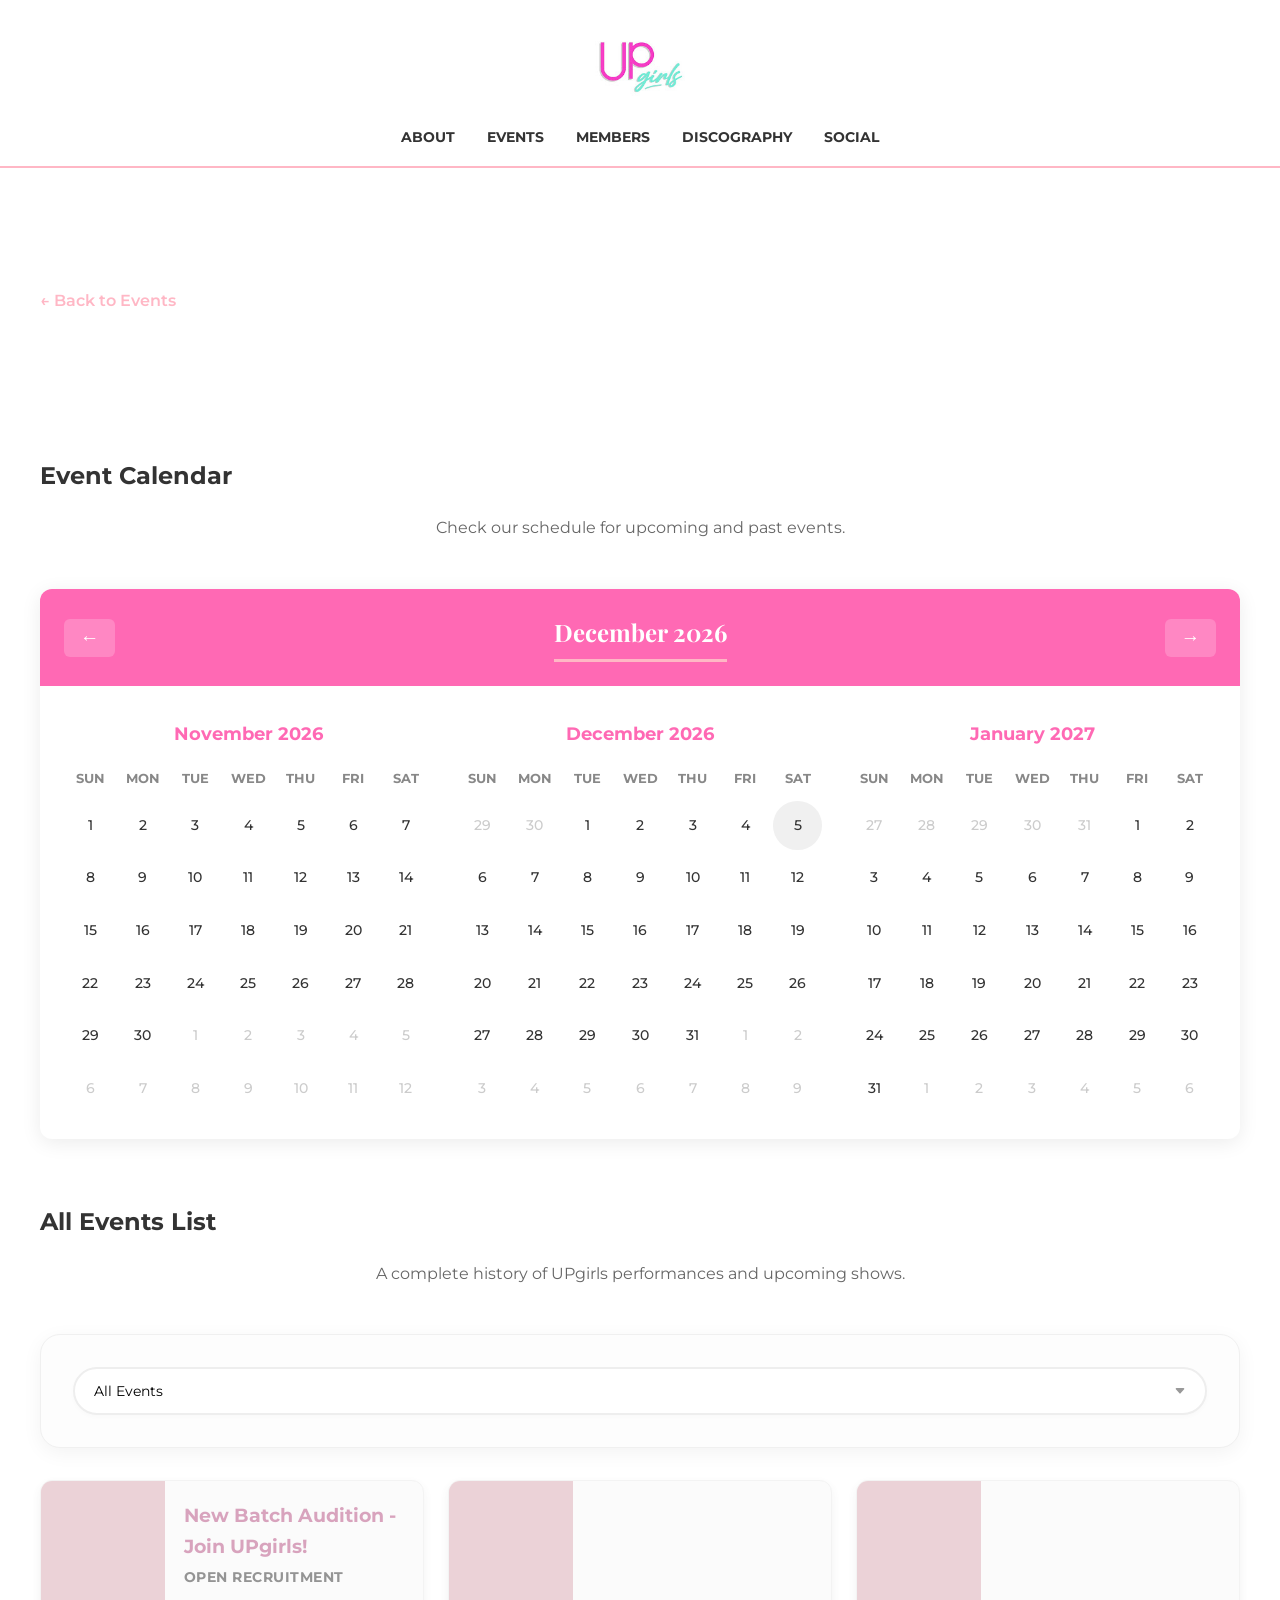
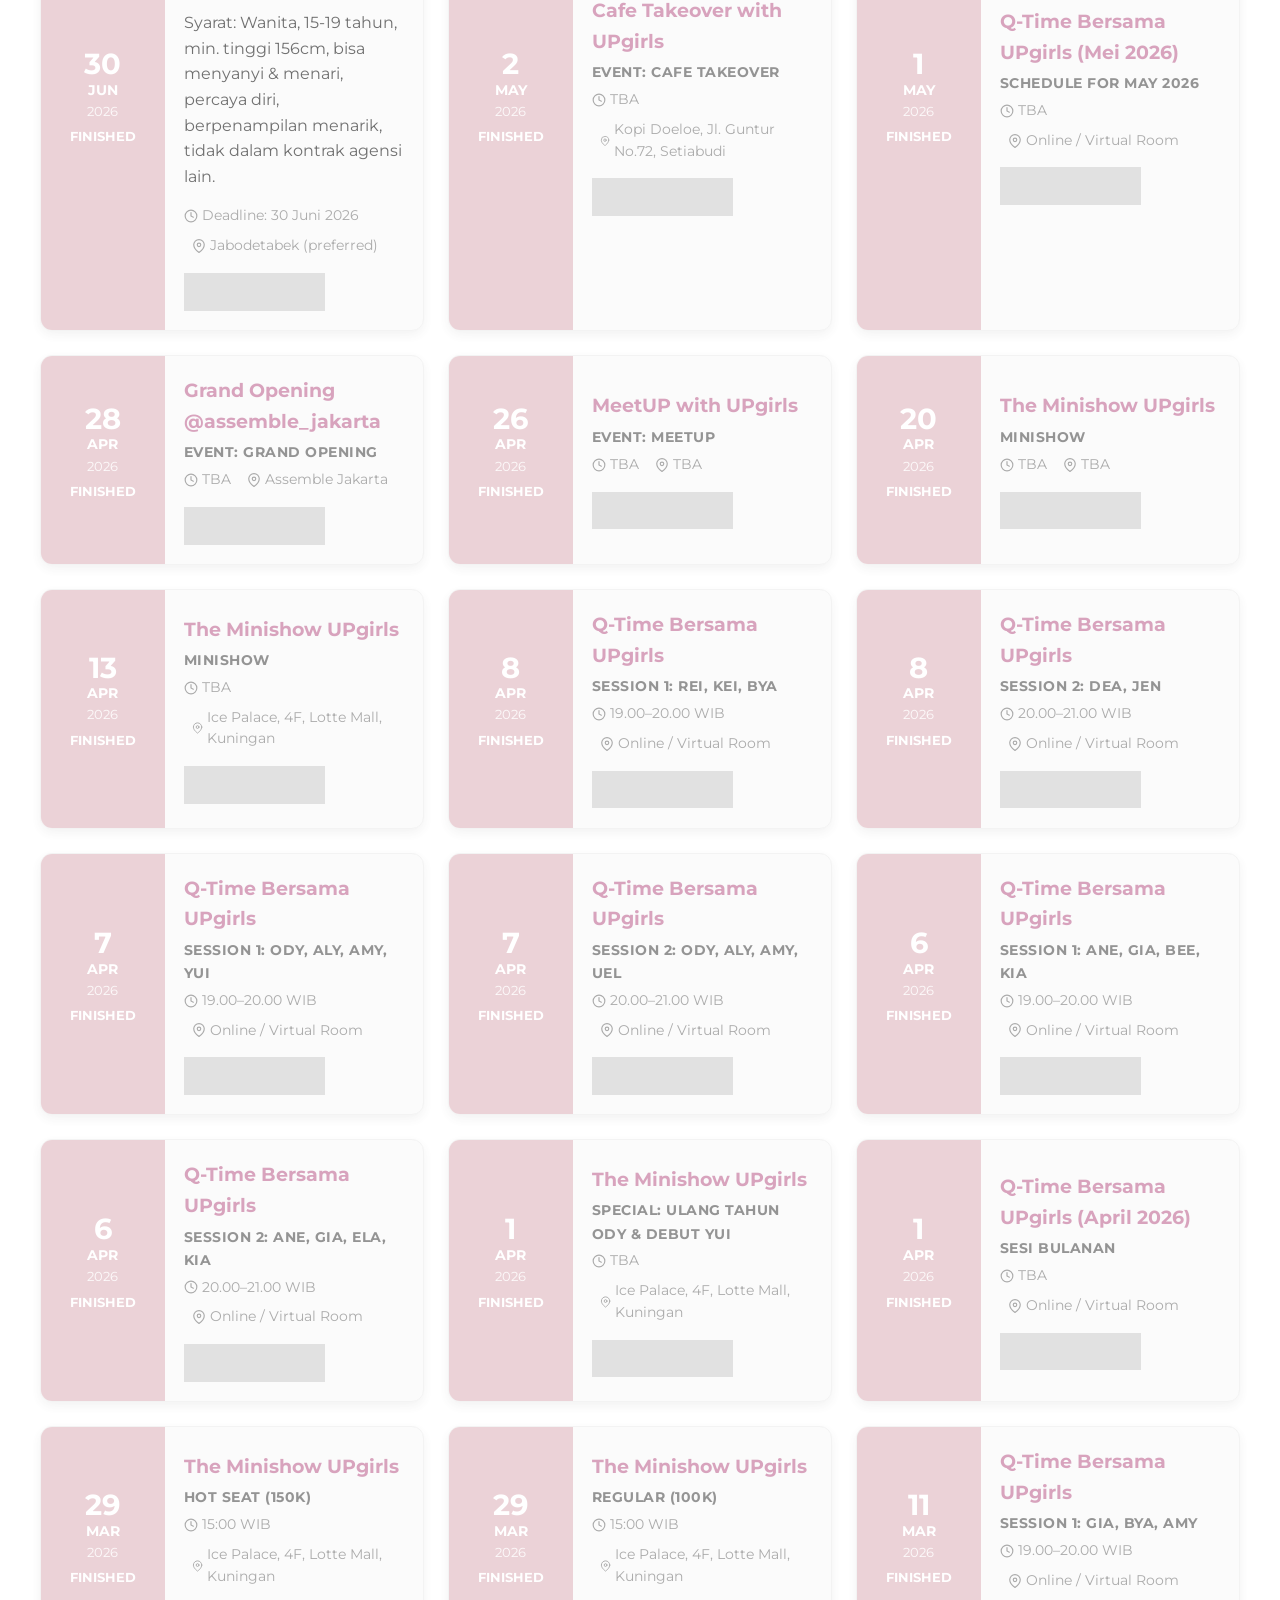
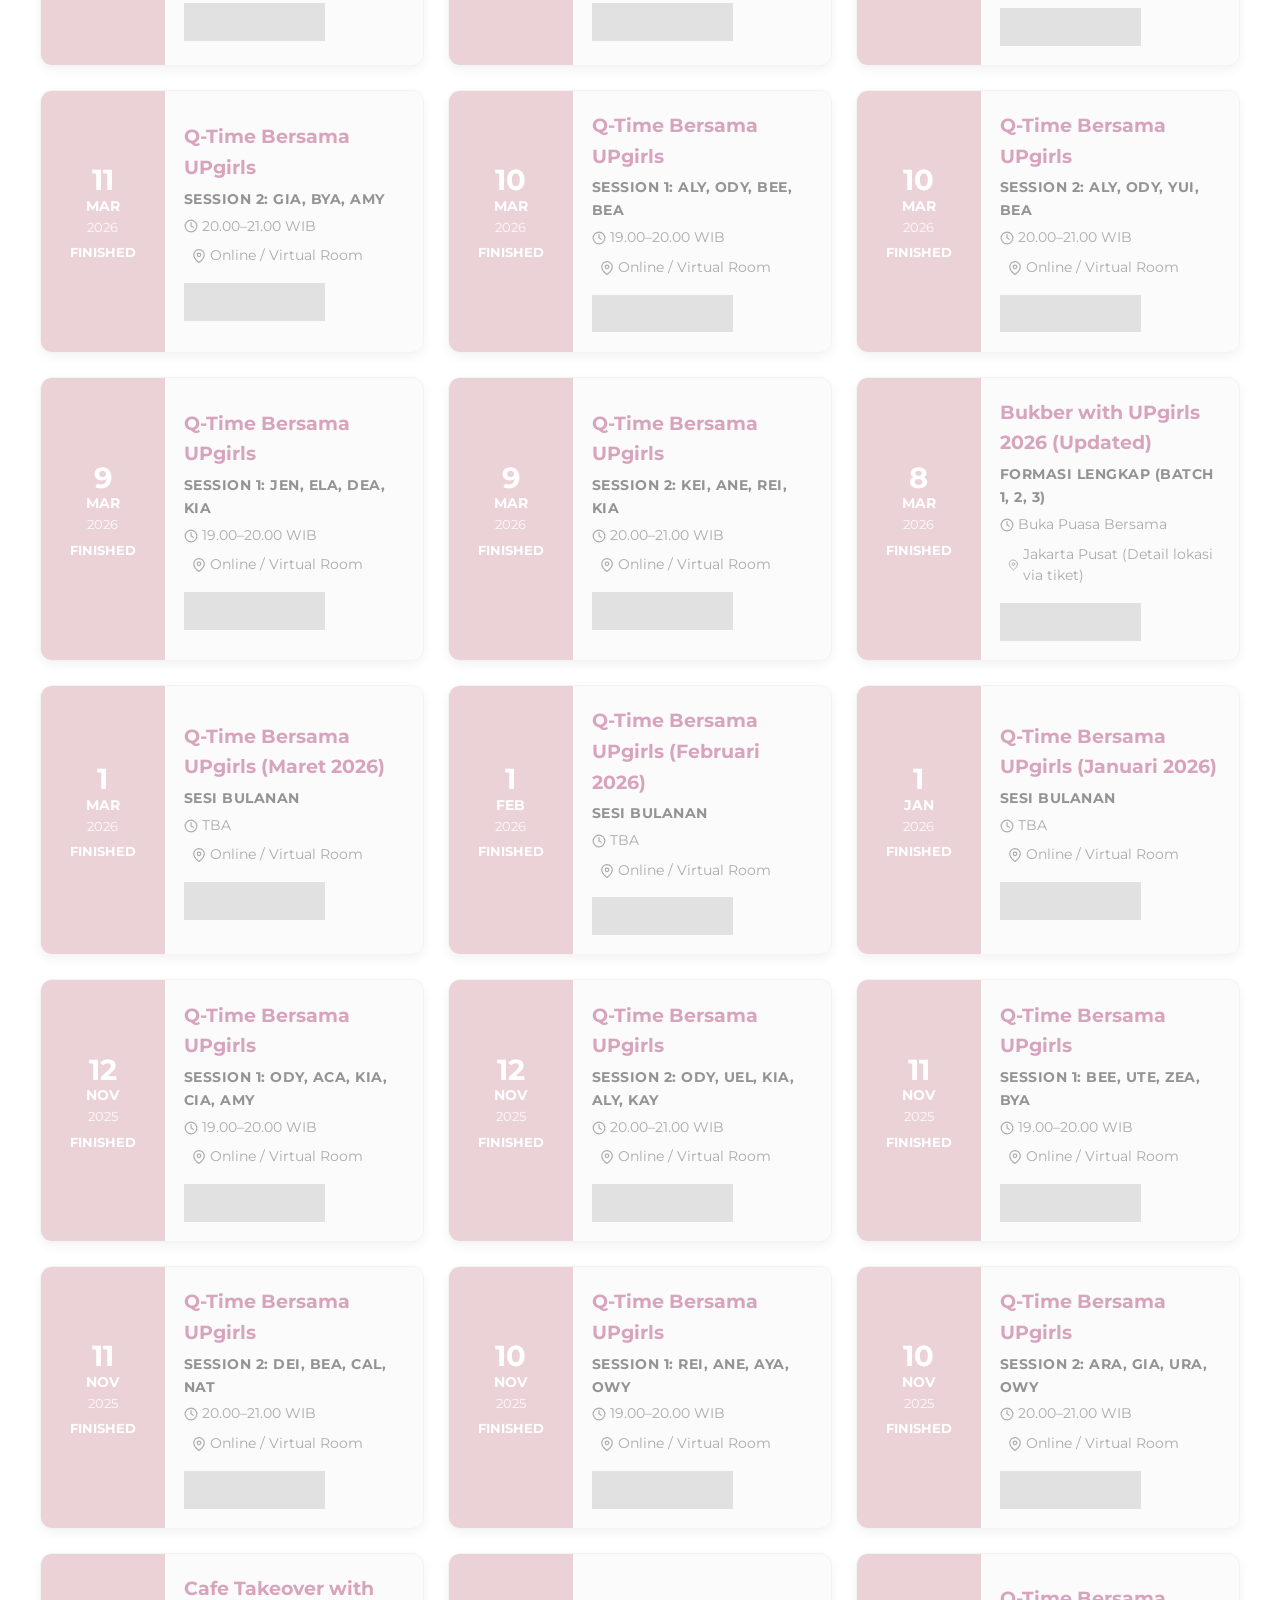
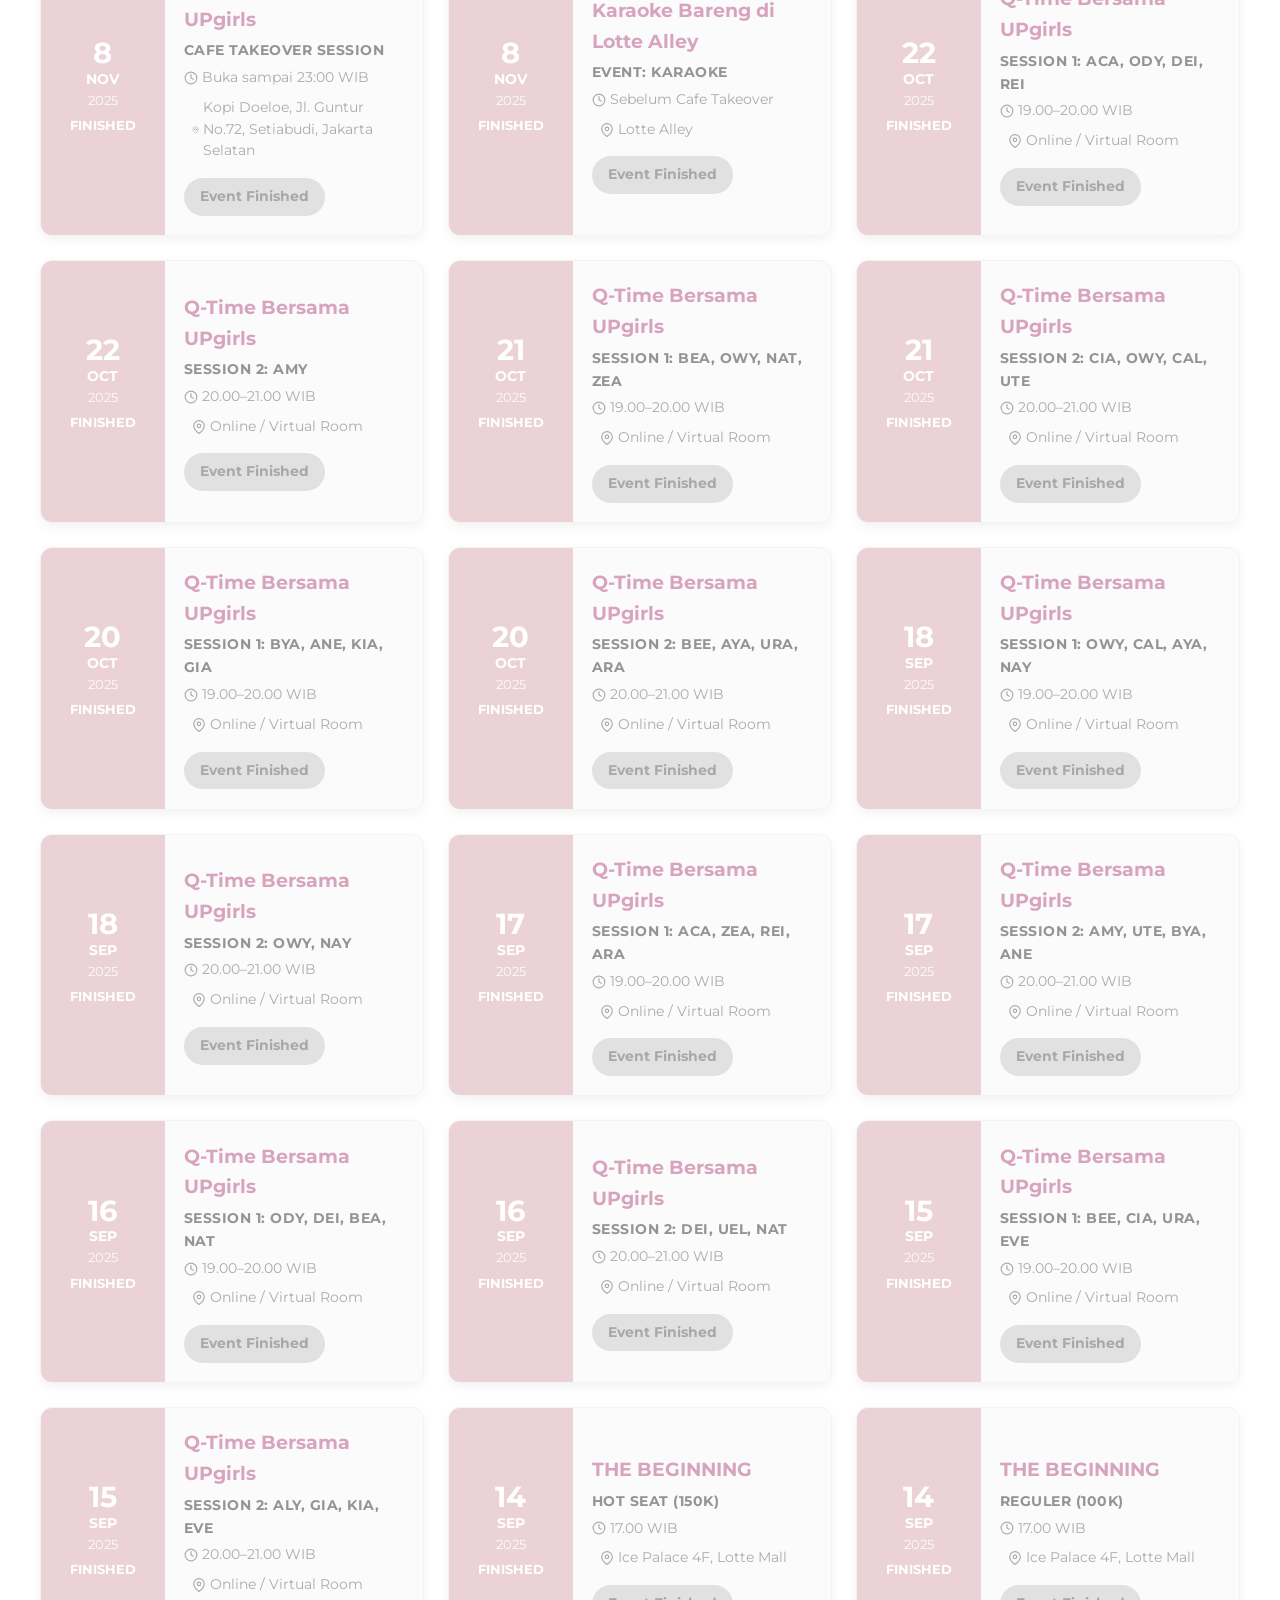
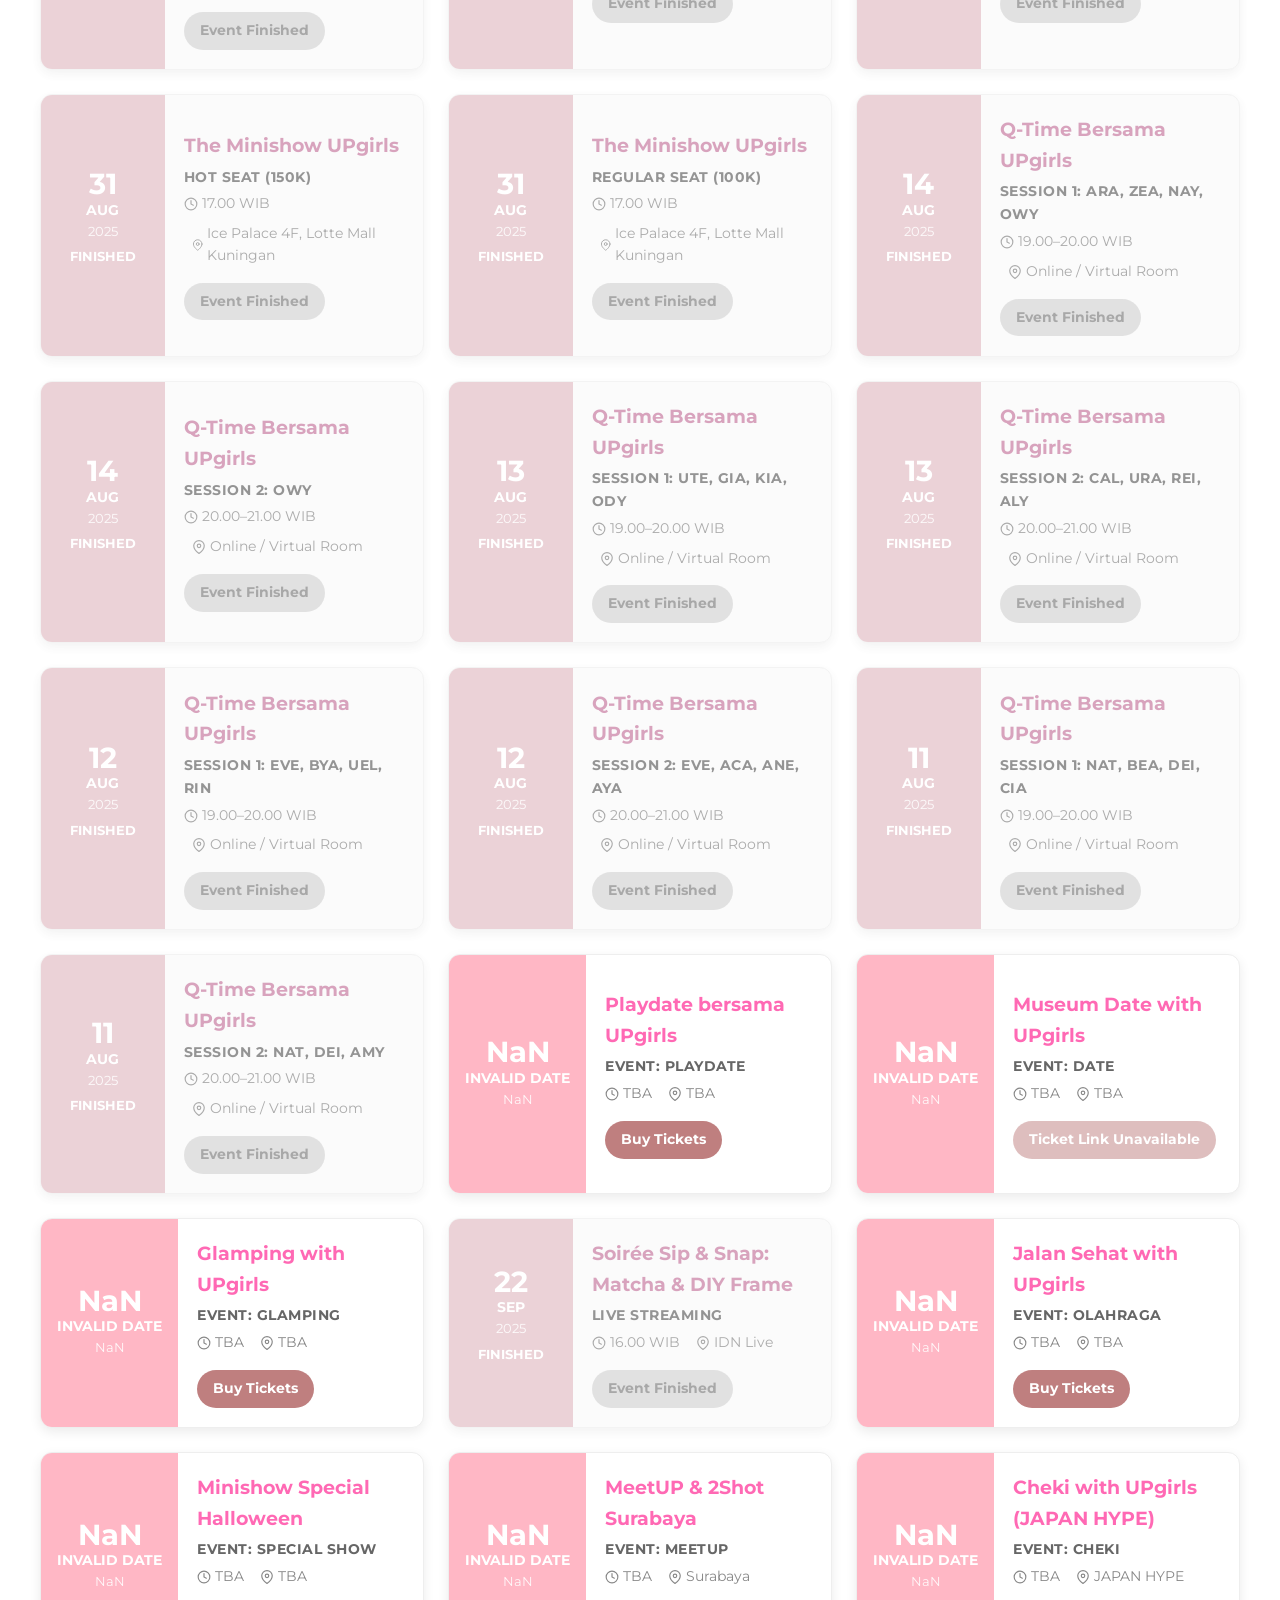
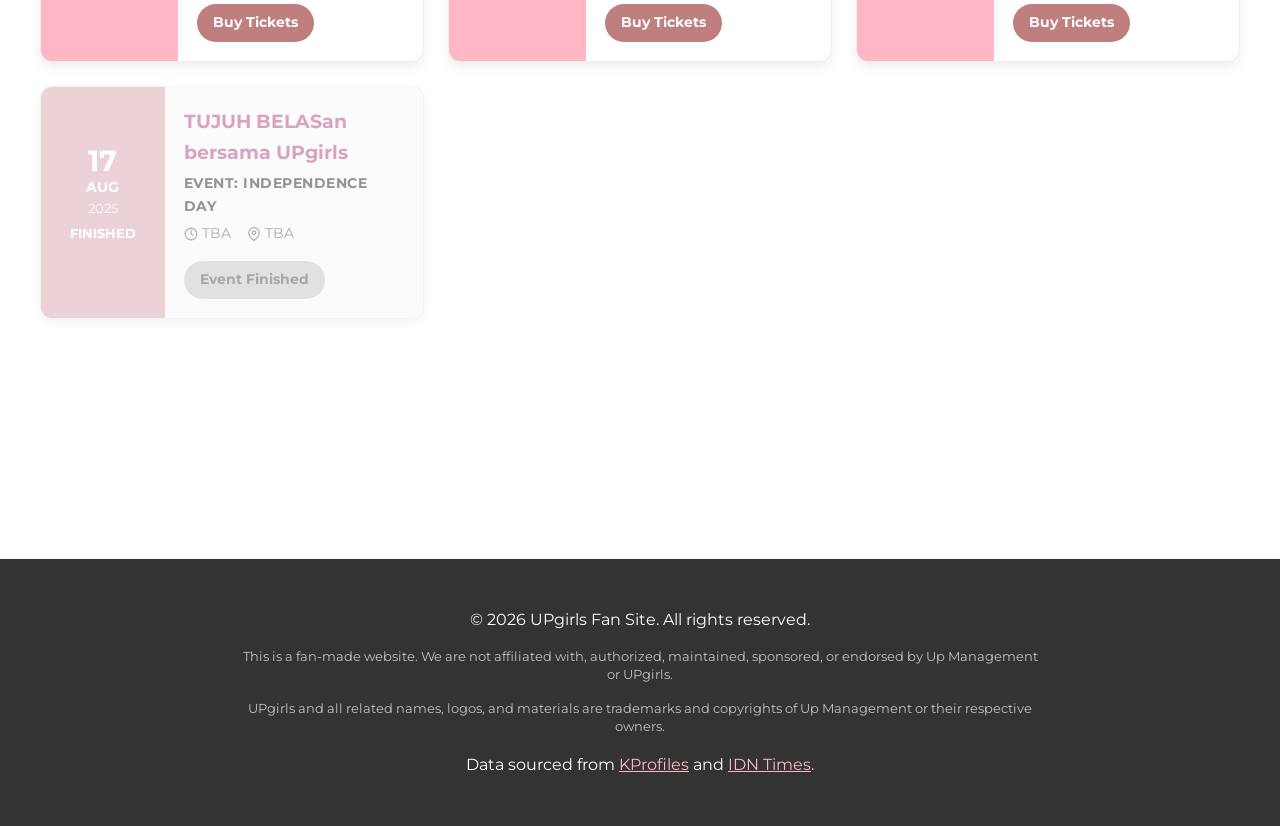
==== all-events.html @ 405146c6 "Add audition support to Events tab with filtering" ====
<!DOCTYPE html>
<html lang="en">
<head>
    <meta charset="UTF-8">
    <meta name="viewport" content="width=device-width, initial-scale=1.0">
    <title>All Events - UPgirls Fan Site</title>
    <link rel="stylesheet" href="styles.css">
    <link rel="preconnect" href="https://fonts.googleapis.com">
    <link rel="preconnect" href="https://fonts.gstatic.com" crossorigin>
    <link href="https://fonts.googleapis.com/css2?family=Montserrat:wght@400;700&family=Playfair+Display:ital,wght@0,700;1,700&display=swap" rel="stylesheet">
</head>
<body class="subpage">
    <header class="scrolled">
        <div class="container">
            <h1 class="logo-container"><a href="index.html" style="text-decoration: none; color: inherit; display: flex; align-items: center; flex-direction: column;">
                <img src="images/UPgirls_Logo.jpg" alt="UPgirls Logo" class="header-logo">
            </a></h1>
            <nav>
                <ul>
                    <li><a href="index.html#about">About</a></li>
                    <li><a href="index.html#shows">Events</a></li>
                    <li><a href="index.html#members">Members</a></li>
                    <li><a href="index.html#discography">Discography</a></li>
                    <li><a href="index.html#social">Social</a></li>
                </ul>
            </nav>
        </div>
    </header>

    <main class="container page-content">
        <div class="back-link">
            <a href="index.html#shows">&larr; Back to Events</a>
        </div>

        <section id="all-events-section">
            <h2 class="section-title">Event Calendar</h2>
            <p class="section-subtitle">Check our schedule for upcoming and past events.</p>
            
            <div id="calendar-container" class="calendar-wrapper">
                <div class="calendar-header">
                    <button id="prev-month">&larr;</button>
                    <h3 id="current-month-year">Month Year</h3>
                    <button id="next-month">&rarr;</button>
                </div>
                <div id="multi-calendar-view" class="multi-calendar-view">
                    <!-- Calendars will be loaded here via JS -->
                </div>
            </div>

            <h2 class="section-title" style="margin-top: 4rem;">All Events List</h2>
            <p class="section-subtitle">A complete history of UPgirls performances and upcoming shows.</p>
            
            <div class="controls" style="margin-bottom: 2rem;">
                <div class="filter-sort-box">
                    <select id="event-type-filter">
                        <option value="all">All Events</option>
                        <option value="audition">🎤 Auditions</option>
                        <option value="performance">🎭 Shows</option>
                    </select>
                </div>
            </div>
            
            <div id="shows-list" class="shows-grid">
                <!-- Shows will be loaded here via JS -->
            </div>
        </section>
    </main>

    <footer>
        <div class="container">
            <p>&copy; <span id="current-year">2026</span> UPgirls Fan Site. All rights reserved.</p>
            <p class="fan-made-notice">This is a fan-made website. We are not affiliated with, authorized, maintained, sponsored, or endorsed by Up Management or UPgirls.</p>
            <p class="trademark-notice">UPgirls and all related names, logos, and materials are trademarks and copyrights of Up Management or their respective owners.</p>
            <p>Data sourced from <a href="https://kprofiles.com/upgirls-members-profile/" target="_blank">KProfiles</a> and <a href="https://www.idntimes.com/hype/entertainment/profil-member-upgirls-q9t02-00-6sxgf-fmvt4h" target="_blank">IDN Times</a>.</p>
        </div>
    </footer>

    <script src="script.js"></script>
</body>
</html>
---- styles.css ----
:root {
    --primary-color: #ffb7c5; /* Pinkish, girl group vibe */
    --primary-pink: #ff69b4;
    --secondary-color: #bf7f7f;
    --dark-color: #333;
    --light-color: #fff;
    --gray-color: #f4f4f4;
    --accent-color: #ff69b4;
}

body {
    font-family: 'Montserrat', sans-serif;
    line-height: 1.6;
    margin: 0;
    color: var(--dark-color);
    background-color: #fff;
}

.container {
    max-width: 1200px;
    margin: auto;
    padding: 0 2rem;
}

header {
    background: var(--light-color);
    padding: 1rem 0;
    border-bottom: 2px solid var(--primary-color);
    position: sticky;
    top: 0;
    z-index: 100;
    transition: all 0.3s ease;
}

header.scrolled {
    padding: 0.5rem 0;
    box-shadow: 0 2px 10px rgba(0,0,0,0.1);
}

header .header-logo {
    height: 100px;
    width: auto;
    transition: all 0.3s ease;
}

header.scrolled .header-logo {
    height: 50px;
}

.logo-container {
    display: flex;
    justify-content: center;
    align-items: center;
}

header h1 {
    font-family: 'Playfair Display', serif;
    font-size: 2.5rem;
    margin: 0;
    text-align: center;
    transition: all 0.3s ease;
}

header.scrolled h1 {
    font-size: 1.8rem;
}

header h1 a {
    text-decoration: none;
    color: inherit;
}

header nav ul {
    display: flex;
    justify-content: center;
    list-style: none;
    padding: 0;
    margin: 0.5rem 0 0;
}

header nav ul li {
    margin: 0 1rem;
}

header nav ul li a {
    text-decoration: none;
    color: var(--dark-color);
    font-weight: bold;
    text-transform: uppercase;
    font-size: 0.9rem;
    transition: color 0.3s ease;
}

header nav ul li a.active {
    color: var(--primary-pink);
    border-bottom: 2px solid var(--primary-pink);
}

#about {
    text-align: center;
    background: linear-gradient(rgba(0,0,0,0.5), rgba(0,0,0,0.5)), url('images/UPgirls_All_Member.jpg');
    background-size: cover;
    background-position: center;
    color: var(--light-color);
}

#about h3 {
    color: var(--light-color);
    border-bottom-color: var(--light-color);
    display: inline-block;
    margin-bottom: 1.5rem;
}

#about p {
    font-size: 1.2rem;
    max-width: 800px;
    margin: 0 auto 1rem;
    text-shadow: 1px 1px 3px rgba(0,0,0,0.5);
}

section {
    padding: 4rem 0;
}

h3 {
    font-family: 'Playfair Display', serif;
    font-size: 2rem;
    border-bottom: 3px solid var(--primary-color);
    padding-bottom: 0.5rem;
    margin-bottom: 2rem;
}

.grid {
    display: grid;
    grid-template-columns: repeat(auto-fill, minmax(220px, 1fr));
    gap: 2.5rem;
}

.former-title {
    margin-top: 5rem;
    color: #888;
    border-bottom-color: #ddd;
}

.former-grid {
    opacity: 0.85;
}

/* Shows Section */
.shows-grid {
    display: grid;
    grid-template-columns: repeat(auto-fill, minmax(300px, 1fr));
    gap: 1.5rem;
    margin-bottom: 3rem;
}

.shows-view-all {
    text-align: center;
    margin-top: 2rem;
}

.view-all-link {
    display: inline-block;
    padding: 0.8rem 2.5rem;
    background-color: var(--primary-pink);
    color: white !important;
    text-decoration: none;
    border-radius: 50px;
    font-weight: 700;
    transition: all 0.3s ease;
    box-shadow: 0 4px 15px rgba(255, 105, 180, 0.3);
    border: none;
    cursor: pointer;
}

.view-all-link:hover {
    background-color: #e05688;
    transform: translateY(-3px);
    box-shadow: 0 6px 20px rgba(255, 105, 180, 0.4);
    color: white !important;
}

.page-content {
    padding-top: 120px;
    padding-bottom: 4rem;
    min-height: 70vh;
}

.back-link {
    margin-bottom: 3rem;
}

.back-link a {
    color: var(--primary-pink);
    text-decoration: none;
    font-weight: 600;
    transition: color 0.3s ease;
}

.back-link a:hover {
    color: #ff1a4d;
    text-decoration: underline;
}

.section-subtitle {
    text-align: center;
    color: #666;
    margin-bottom: 3rem;
}

.show-card {
    background: #fff;
    border-radius: 12px;
    box-shadow: 0 4px 12px rgba(0,0,0,0.08);
    display: flex;
    overflow: hidden;
    transition: transform 0.3s ease, box-shadow 0.3s ease;
    border: 1px solid #eee;
}

.show-card:hover {
    transform: translateY(-5px);
    box-shadow: 0 8px 20px rgba(255, 183, 197, 0.3);
}

.toggle-btn {
    background-color: #ff69b4;
    color: white;
    border: none;
    padding: 10px 25px;
    border-radius: 25px;
    cursor: pointer;
    font-weight: 600;
    transition: all 0.3s ease;
    margin: 20px auto;
    display: block;
}

.toggle-btn:hover {
    background-color: #e05688;
    transform: translateY(-2px);
    box-shadow: 0 4px 12px rgba(255, 105, 180, 0.3);
}

.member-toggle-container {
    text-align: center;
    padding: 20px 0;
}

.show-date-badge {
    background: var(--primary-color);
    color: white;
    display: flex;
    flex-direction: column;
    align-items: center;
    justify-content: center;
    padding: 1rem;
    min-width: 80px;
    text-align: center;
}

.show-date-badge .day {
    font-size: 1.8rem;
    font-weight: bold;
    line-height: 1;
}

.show-date-badge .month {
    text-transform: uppercase;
    font-size: 0.9rem;
    font-weight: bold;
}

.show-date-badge .year {
    font-size: 0.8rem;
    opacity: 0.9;
}

.show-info {
    padding: 1.2rem;
    display: flex;
    flex-direction: column;
    justify-content: center;
    flex: 1;
}

.show-name {
    margin: 0 0 0.3rem 0;
    font-size: 1.2rem;
    color: var(--accent-color);
}

.show-type {
    margin: 0 0 0.3rem 0;
    font-size: 0.9rem;
    color: #666;
    font-weight: bold;
    text-transform: uppercase;
    letter-spacing: 0.5px;
}

.show-meta {
    margin: 0 0 1rem 0;
    display: flex;
    flex-wrap: wrap;
    gap: 0.5rem;
}

.show-time, .show-location {
    font-size: 0.85rem;
    color: #888;
    display: flex;
    align-items: center;
}

.ticket-link {
    display: inline-block;
    padding: 0.5rem 1rem;
    background-color: var(--secondary-color);
    color: white;
    text-decoration: none;
    border-radius: 20px;
    font-size: 0.85rem;
    font-weight: bold;
    align-self: flex-start;
    transition: background-color 0.2s;
}

.ticket-link:hover {
    background-color: var(--accent-color);
}

.card {
    background: var(--light-color);
    border-radius: 15px;
    text-align: center;
    transition: all 0.3s ease;
    overflow: hidden;
    box-shadow: 0 4px 15px rgba(0,0,0,0.1);
    display: flex;
    flex-direction: column;
}

.card:hover {
    transform: translateY(-10px);
    box-shadow: 0 10px 25px rgba(255, 183, 197, 0.4);
}

.card.former:hover {
    box-shadow: 0 10px 25px rgba(0, 0, 0, 0.2);
    opacity: 1;
}

.member-img-wrapper {
    width: 100%;
    height: 300px;
    overflow: hidden;
}

.member-thumb {
    width: 100%;
    height: 100%;
    object-fit: cover;
}

.card h4 {
    margin: 1rem 0 0.5rem;
    font-size: 1.4rem;
    font-family: 'Playfair Display', serif;
}

.view-profile {
    color: var(--secondary-color);
    font-weight: bold;
    margin-bottom: 1.5rem;
    text-transform: uppercase;
    font-size: 0.8rem;
    letter-spacing: 1px;
}

/* Member Detail Page */
.member-detail {
    padding: 4rem 0;
}

.member-detail-grid {
    display: grid;
    grid-template-columns: 1fr 1fr;
    gap: 4rem;
    align-items: start;
}

.detail-image {
    width: 100%;
    max-height: 500px;
    object-fit: cover;
    border-radius: 20px;
    box-shadow: 0 10px 30px rgba(0,0,0,0.15);
    display: block;
}

.status-badge {
    display: inline-block;
    padding: 0.3rem 0.8rem;
    border-radius: 20px;
    font-size: 0.8rem;
    font-weight: bold;
    text-transform: uppercase;
    margin-bottom: 0.5rem;
}

.status-badge.former {
    background-color: #eee;
    color: #888;
}

.detail-image.former-img {
    filter: grayscale(0.5);
    opacity: 0.9;
}

.member-info h2 {
    font-family: 'Playfair Display', serif;
    font-size: 3.5rem;
    margin-bottom: 1rem;
    color: var(--accent-color);
}

.bio-section p {
    font-size: 1.1rem;
    line-height: 1.8;
}

.social-btns {
    margin-top: 1rem;
}

.social-btn {
    display: inline-block;
    padding: 0.8rem 1.5rem;
    border-radius: 50px;
    text-decoration: none;
    color: #fff;
    font-weight: bold;
    margin-right: 1rem;
    margin-bottom: 1rem;
    transition: opacity 0.3s;
}

.social-btn:hover {
    opacity: 0.8;
}

.ig { background: linear-gradient(45deg, #f09433 0%, #e6683c 25%, #dc2743 50%, #cc2366 75%, #bc1888 100%); }
.x-com { background: #000; }
.tiktok { background: #000; }
.idn { background: #E12229; } /* IDN Live Red */

.social-links {
    list-style: none;
    padding: 0;
}

.profile-meta{list-style:none;margin:1rem 0 1.5rem;padding:0;display:grid;grid-template-columns:1fr 1fr;gap:.75rem 2rem}
.profile-meta li{display:flex;gap:.5rem;align-items:baseline}
.profile-meta .label{color:#777;min-width:120px;font-weight:600}
.profile-meta .value{color:#333}
@media (max-width: 768px){.profile-meta{grid-template-columns:1fr}}

/* Controls for Search, Filter, Sort */
.controls {
    display: flex;
    flex-direction: row;
    gap: 1.5rem;
    margin-top: 2rem;
    margin-bottom: 3rem;
    background: #fdfdfd;
    padding: 2rem;
    border-radius: 20px;
    box-sizing: border-box;
    width: 100%;
    box-shadow: 0 5px 20px rgba(0,0,0,0.05);
    border: 1px solid #f0f0f0;
    align-items: center;
}

.discography-controls {
    margin-top: 0;
}

.search-box {
    position: relative;
    flex: 2;
}

.search-box::before {
    content: "🔍";
    position: absolute;
    left: 15px;
    top: 50%;
    transform: translateY(-50%);
    color: #999;
    font-size: 0.9rem;
    pointer-events: none;
    z-index: 1;
}

.search-box input {
    width: 100%;
    padding: 0.8rem 1.2rem 0.8rem 2.8rem;
    border: 2px solid #eee;
    border-radius: 30px;
    font-size: 1rem;
    font-family: inherit;
    transition: all 0.3s ease;
    box-shadow: 0 2px 5px rgba(0,0,0,0.02);
    position: relative;
    box-sizing: border-box;
}

.search-box input:focus {
    outline: none;
    border-color: var(--primary-color);
    box-shadow: 0 2px 10px rgba(255, 183, 197, 0.3);
    background-color: #fff;
}

.filter-sort-box {
    display: flex;
    gap: 1rem;
    flex-wrap: wrap;
    flex: 3;
}

.filter-sort-box select {
    padding: 0.8rem 2.5rem 0.8rem 1.2rem;
    border: 2px solid #eee;
    border-radius: 30px;
    background-color: #fff;
    font-size: 0.9rem;
    font-family: inherit;
    cursor: pointer;
    transition: all 0.3s ease;
    flex: 1;
    min-width: 140px;
    appearance: none;
    background-image: url("data:image/svg+xml,%3Csvg xmlns='http://www.w3.org/2000/svg' width='12' height='12' fill='%23999' viewBox='0 0 16 16'%3E%3Cpath d='M7.247 11.14 2.451 5.658C1.885 5.013 2.345 4 3.204 4h9.592a1 1 0 0 1 .753 1.659l-4.796 5.48a1 1 0 0 1-1.506 0z'/%3E%3C/svg%3E");
    background-repeat: no-repeat;
    background-position: right 1.2rem center;
    box-shadow: 0 2px 5px rgba(0,0,0,0.02);
}

.filter-sort-box select:hover {
    border-color: var(--primary-color);
}

.filter-sort-box select:focus {
    outline: none;
    border-color: var(--primary-color);
    box-shadow: 0 2px 10px rgba(255, 183, 197, 0.3);
}

.no-results {
    text-align: center;
    padding: 3rem;
    background: var(--gray-color);
    border-radius: 15px;
    font-size: 1.2rem;
}

.section-title {
    margin-top: 3rem;
}

@media (max-width: 992px) {
    .controls {
        flex-direction: column;
        padding: 1.5rem;
    }
    .search-box, .filter-sort-box {
        width: 100%;
    }
}

@media (max-width: 576px) {
    .filter-sort-box {
        flex-direction: column;
    }
}

footer {
    background: var(--dark-color);
    color: var(--light-color);
    text-align: center;
    padding: 2rem 0;
    margin-top: 4rem;
}

footer a {
    color: var(--primary-color);
}

.trademark-notice, .fan-made-notice {
    font-size: 0.8rem;
    opacity: 0.7;
    margin-top: 1rem;
    max-width: 800px;
    margin-left: auto;
    margin-right: auto;
    line-height: 1.4;
}

@media (max-width: 768px) {
    header .header-logo {
        height: 70px;
    }
    
    header.scrolled .header-logo {
        height: 40px;
    }

    header nav ul {
        justify-content: flex-start;
        overflow-x: auto;
        white-space: nowrap;
        padding-bottom: 5px;
        -webkit-overflow-scrolling: touch;
        scrollbar-width: none; /* Firefox */
    }
    
    header nav ul::-webkit-scrollbar {
        display: none; /* Chrome, Safari, Opera */
    }

    header nav ul li {
        margin: 0 0.8rem;
        flex: 0 0 auto;
    }

    .member-detail-grid {
        grid-template-columns: 1fr;
    }
    header h1 {
        font-size: 2rem;
    }
    #hero {
        height: 300px;
    }
    .member-info h2 {
        font-size: 2.5rem;
    }
}

/* Song Detail Styles */
#song-detail {
    max-width: 800px;
    margin: 2rem auto;
    padding: 0 1rem;
}

.back-link {
    margin-bottom: 2rem;
}

.back-link a {
    color: var(--primary-color);
    text-decoration: none;
    font-weight: 600;
}

.song-header {
    margin-bottom: 3rem;
    text-align: center;
}

.song-meta {
    margin-bottom: 1rem;
    display: flex;
    justify-content: center;
    align-items: center;
    gap: 1rem;
}

.badge {
    background: var(--primary-color);
    color: white;
    padding: 0.2rem 0.6rem;
    border-radius: 4px;
    font-size: 0.8rem;
    font-weight: bold;
    text-transform: uppercase;
}

#song-year {
    color: #666;
    font-weight: 500;
}

#song-title {
    font-size: 3rem;
    margin-bottom: 0.5rem;
    color: var(--dark-color);
}

.member-link {
    color: var(--primary-pink);
    text-decoration: none;
    transition: opacity 0.3s;
}

.member-link:hover {
    opacity: 0.7;
    text-decoration: underline;
}

.artist-name {
    font-size: 1.2rem;
    color: #555;
}

.song-links, .song-lyrics {
    margin-bottom: 3rem;
}

.song-links h2, .song-lyrics h2 {
    border-bottom: 2px solid var(--secondary-color);
    padding-bottom: 0.5rem;
    margin-bottom: 1.5rem;
    font-size: 1.5rem;
}

.streaming-container {
    display: flex;
    flex-wrap: wrap;
    gap: 1rem;
}

.streaming-btn {
    display: flex;
    align-items: center;
    gap: 0.5rem;
    padding: 0.8rem 1.5rem;
    border-radius: 50px;
    text-decoration: none;
    font-weight: 600;
    transition: all 0.3s;
    color: white;
}

.streaming-btn:hover {
    transform: translateY(-2px);
    box-shadow: 0 4px 10px rgba(0,0,0,0.15);
}

.streaming-btn.spotify { background: #1DB954; }
.streaming-btn.youtube-music { background: #FF0000; }
.streaming-btn.youtube-video { background: #FF0000; border: 2px solid #FF0000; }

.lyrics-wrapper {
    background: #f9f9f9;
    padding: 2rem;
    border-radius: 15px;
    line-height: 1.8;
}

#lyrics-content {
    white-space: pre-wrap;
    font-family: inherit;
    font-size: 1.1rem;
    color: #333;
}

.placeholder-text {
    color: #888;
    font-style: italic;
    text-align: center;
}

@media (max-width: 480px) {
    #song-title {
        font-size: 2.2rem;
    }
    .streaming-btn {
        width: 100%;
        justify-content: center;
    }
}

/* Pretty social links with logos */
.social-links.pretty {
    display: grid;
    grid-template-columns: repeat(auto-fit, minmax(240px, 1fr));
    gap: 1rem 1.25rem;
    list-style: none;
    padding: 0;
    margin: 0;
}

.social-links.pretty li {
    display: contents; /* allow anchors to span full card width */
}

.social-links.pretty .social {
    display: flex;
    align-items: center;
    gap: 0.75rem;
    padding: 1rem 1.25rem;
    border-radius: 14px;
    color: #fff;
    text-decoration: none;
    font-weight: 700;
    box-shadow: 0 6px 18px rgba(0,0,0,0.12);
    transition: transform .2s ease, box-shadow .2s ease, opacity .2s ease;
}

.social-links.pretty .social .icon svg {
    width: 24px;
    height: 24px;
    display: block;
}

.social-links.pretty .social .label {
    letter-spacing: .2px;
}

.social-links.pretty .social:hover {
    transform: translateY(-2px);
    box-shadow: 0 10px 24px rgba(0,0,0,0.18);
    opacity: 0.95;
}

/* Brand treatments */
.social-links.pretty .social.instagram {
    background: linear-gradient(45deg, #f09433 0%, #e6683c 25%, #dc2743 50%, #cc2366 75%, #bc1888 100%);
}

.social-links.pretty .social.tiktok {
    background: #000;
    outline: 1px solid rgba(255,255,255,0.08);
}
.social-links.pretty .social.tiktok .icon svg {
    color: #00f2ea; /* accent cyan shows via currentColor in the path fill */
}

.social-links.pretty .social.youtube {
    background: #ff0000;
}

.social-links.pretty .social.idn {
    background: #E12229;
}

/* Discography Section */
.discography-list {
    background: var(--gray-color);
    border-radius: 15px;
    overflow: hidden;
    box-shadow: 0 4px 15px rgba(0,0,0,0.05);
}

.song-row {
    display: flex;
    align-items: center;
    padding: 1rem 1.5rem;
    border-bottom: 1px solid #ddd;
    transition: background 0.3s;
}

.song-row:last-child {
    border-bottom: none;
}

.song-row:hover {
    background: #fdfdfd;
}

.song-index {
    width: 30px;
    font-weight: bold;
    color: #888;
}

.song-row.clickable {
    cursor: pointer;
    transition: background-color 0.2s, transform 0.2s;
}

.song-row.clickable:hover {
    background-color: #f9f9f9;
    transform: translateX(5px);
}

.song-info {
    flex: 1;
}

.song-title {
    font-weight: bold;
    font-size: 1.1rem;
    color: var(--primary-color);
}

.song-artist {
    font-size: 0.9rem;
    color: #666;
}

.song-year-inline {
    font-size: 0.85rem;
    color: #999;
    margin-left: 0.3rem;
}

.song-links-inline {
    display: flex;
    gap: 0.8rem;
    margin-left: 1rem;
}

.song-icon {
    display: flex;
    align-items: center;
    justify-content: center;
    width: 24px;
    height: 24px;
    color: #888;
    transition: color 0.2s, transform 0.2s;
}

.song-icon svg {
    width: 100%;
    height: 100%;
}

.song-icon:hover {
    transform: scale(1.1);
}

.song-icon.spotify:hover {
    color: #1DB954;
}

.song-icon.youtube-music:hover {
    color: #FF0000;
}

.song-icon.youtube-video:hover {
    color: #FF0000;
}

/* Song Detail Page */
#song-detail {
    max-width: 800px;
    margin: 4rem auto;
    padding: 2rem;
    background: #fff;
    border-radius: 15px;
    box-shadow: 0 10px 30px rgba(0,0,0,0.05);
}

.song-header {
    text-align: center;
    margin-bottom: 3rem;
    padding-bottom: 2rem;
    border-bottom: 2px solid var(--secondary-color);
}

.song-header h1 {
    font-family: 'Playfair Display', serif;
    font-size: 3rem;
    margin-bottom: 0.5rem;
    color: var(--primary-color);
}

.artist-name {
    font-size: 1.2rem;
    color: #666;
    font-weight: 500;
}

.song-links {
    margin-bottom: 3rem;
}

.streaming-container {
    display: flex;
    flex-wrap: wrap;
    gap: 1rem;
    margin-top: 1rem;
}

.streaming-btn {
    display: flex;
    align-items: center;
    gap: 0.5rem;
    padding: 0.8rem 1.5rem;
    border-radius: 30px;
    text-decoration: none;
    font-weight: bold;
    color: #fff;
    transition: transform 0.2s, opacity 0.2s;
}

.btn-icon {
    width: 20px;
    height: 20px;
}

.streaming-btn:hover {
    transform: translateY(-3px);
    opacity: 0.9;
}

.streaming-btn.spotify { background-color: #1DB954; }
.streaming-btn.youtube-music { background-color: #FF0000; }
.streaming-btn.youtube-video { background-color: #FF0000; }

.song-lyrics h2 {
    margin-bottom: 1.5rem;
    color: var(--primary-color);
}

#lyrics-content {
    background: #fcfcfc;
    padding: 2rem;
    border-radius: 10px;
    line-height: 1.8;
    font-family: 'Montserrat', sans-serif;
    font-size: 1.1rem;
    white-space: pre-wrap;
    color: #444;
    border: 1px solid #eee;
}

@media (max-width: 600px) {
    .song-header h1 {
        font-size: 2rem;
    }
    #song-detail {
        margin: 2rem 1rem;
        padding: 1.5rem;
    }
}

.shows-toggle-container {
    text-align: center;
    margin-top: 3rem;
}

.back-link {
    display: inline-block;
    margin-bottom: 2rem;
    transition: transform 0.2s;
}

.back-link:hover {
    transform: translateX(-5px);
}

.past-event {
    opacity: 0.7;
    filter: grayscale(0.5);
    background-color: #f9f9f9;
}

.past-event:hover {
    opacity: 0.85;
    filter: grayscale(0.3);
}

.ticket-link.disabled {
    background-color: #ccc;
    color: #666;
    cursor: not-allowed;
    pointer-events: none;
    border: none;
    opacity: 0.8;
}

/* Calendar Styling */
.calendar-wrapper {
    max-width: 1200px;
    margin: 2rem auto;
    background: #fff;
    border-radius: 12px;
    box-shadow: 0 4px 20px rgba(0,0,0,0.08);
    overflow: hidden;
}

.calendar-header {
    display: flex;
    justify-content: space-between;
    align-items: center;
    background: var(--primary-pink);
    color: #fff;
    padding: 1.5rem;
}

.calendar-header h3 {
    margin: 0;
    font-size: 1.5rem;
}

.calendar-header button {
    background: rgba(255,255,255,0.2);
    border: none;
    color: #fff;
    padding: 0.5rem 1rem;
    border-radius: 6px;
    cursor: pointer;
    font-size: 1.2rem;
    transition: background 0.3s;
}

.calendar-header button:hover {
    background: rgba(255,255,255,0.3);
}

.multi-calendar-view {
    display: flex;
    gap: 1.5rem;
    padding: 1.5rem;
    overflow-x: auto;
    scroll-snap-type: x mandatory;
}

.calendar-grid {
    flex: 1;
    min-width: 300px;
    display: grid;
    grid-template-columns: repeat(7, 1fr);
    scroll-snap-align: center;
}

.month-grid-header {
    grid-column: span 7;
    text-align: center;
    font-weight: bold;
    padding: 10px 0;
    color: var(--primary-pink);
    font-size: 1.1rem;
}

.day-name {
    text-align: center;
    font-weight: bold;
    color: #888;
    padding: 10px 0;
    font-size: 0.8rem;
    text-transform: uppercase;
}

.calendar-day {
    aspect-ratio: 1 / 1;
    display: flex;
    flex-direction: column;
    align-items: center;
    justify-content: center;
    border-radius: 50%;
    margin: 2px;
    cursor: default;
    position: relative;
    font-weight: 500;
    font-size: 0.9rem;
}

.calendar-day.other-month {
    color: #ccc;
}

.calendar-day.today {
    background: #f0f0f0;
}

.calendar-day.has-event {
    background: var(--primary-pink);
    color: #fff;
    cursor: pointer;
    box-shadow: 0 2px 8px rgba(255, 107, 107, 0.4);
}

.calendar-day.has-event:hover {
    transform: scale(1.1);
}

.calendar-day.has-event.past-event {
    background: #e0e0e0;
    color: #666;
    box-shadow: none;
}

.calendar-day.has-event.past-event:hover {
    background: #d0d0d0;
}

.event-dot {
    width: 6px;
    height: 6px;
    background: #fff;
    border-radius: 50%;
    position: absolute;
    bottom: 6px;
}

.past-event .event-dot {
    background: #888;
}

@media (max-width: 992px) {
    .multi-calendar-view {
        gap: 0;
        padding: 1rem;
    }
    
    .calendar-grid {
        min-width: 100%;
    }

    .prev-month-grid, .next-month-grid {
        display: none;
    }
}

@media (max-width: 600px) {
    .calendar-header h3 {
        font-size: 1.2rem;
    }
    
    .calendar-header button {
        padding: 0.4rem 0.8rem;
        font-size: 1rem;
    }

    .calendar-day {
        font-size: 0.8rem;
    }
}

/* Tweets Grid */
.tweets-grid {
    display: grid;
    grid-template-columns: repeat(auto-fill, minmax(300px, 1fr));
    gap: 1.5rem;
    margin-bottom: 2rem;
}

.tweet-card {
    background: white;
    border-radius: 12px;
    padding: 1.5rem;
    box-shadow: 0 2px 10px rgba(0,0,0,0.08);
    transition: transform 0.3s ease, box-shadow 0.3s ease;
    border: 1px solid #e1e8ed;
}

.tweet-card:hover {
    transform: translateY(-5px);
    box-shadow: 0 4px 20px rgba(0,0,0,0.12);
}

.tweet-header {
    display: flex;
    justify-content: space-between;
    align-items: center;
    margin-bottom: 1rem;
    padding-bottom: 0.75rem;
    border-bottom: 1px solid #e1e8ed;
}

.tweet-date {
    font-size: 0.85rem;
    color: #657786;
    font-weight: 600;
}

.tweet-body {
    margin-bottom: 1rem;
}

.tweet-body p {
    color: #14171a;
    line-height: 1.6;
    margin: 0;
    white-space: pre-wrap;
    word-wrap: break-word;
}

.tweet-footer {
    display: flex;
    justify-content: flex-end;
}

.tweet-link {
    color: var(--primary-pink);
    text-decoration: none;
    font-weight: 600;
    font-size: 0.9rem;
    transition: color 0.3s ease;
}

.tweet-link:hover {
    color: #e05688;
    text-decoration: underline;
}
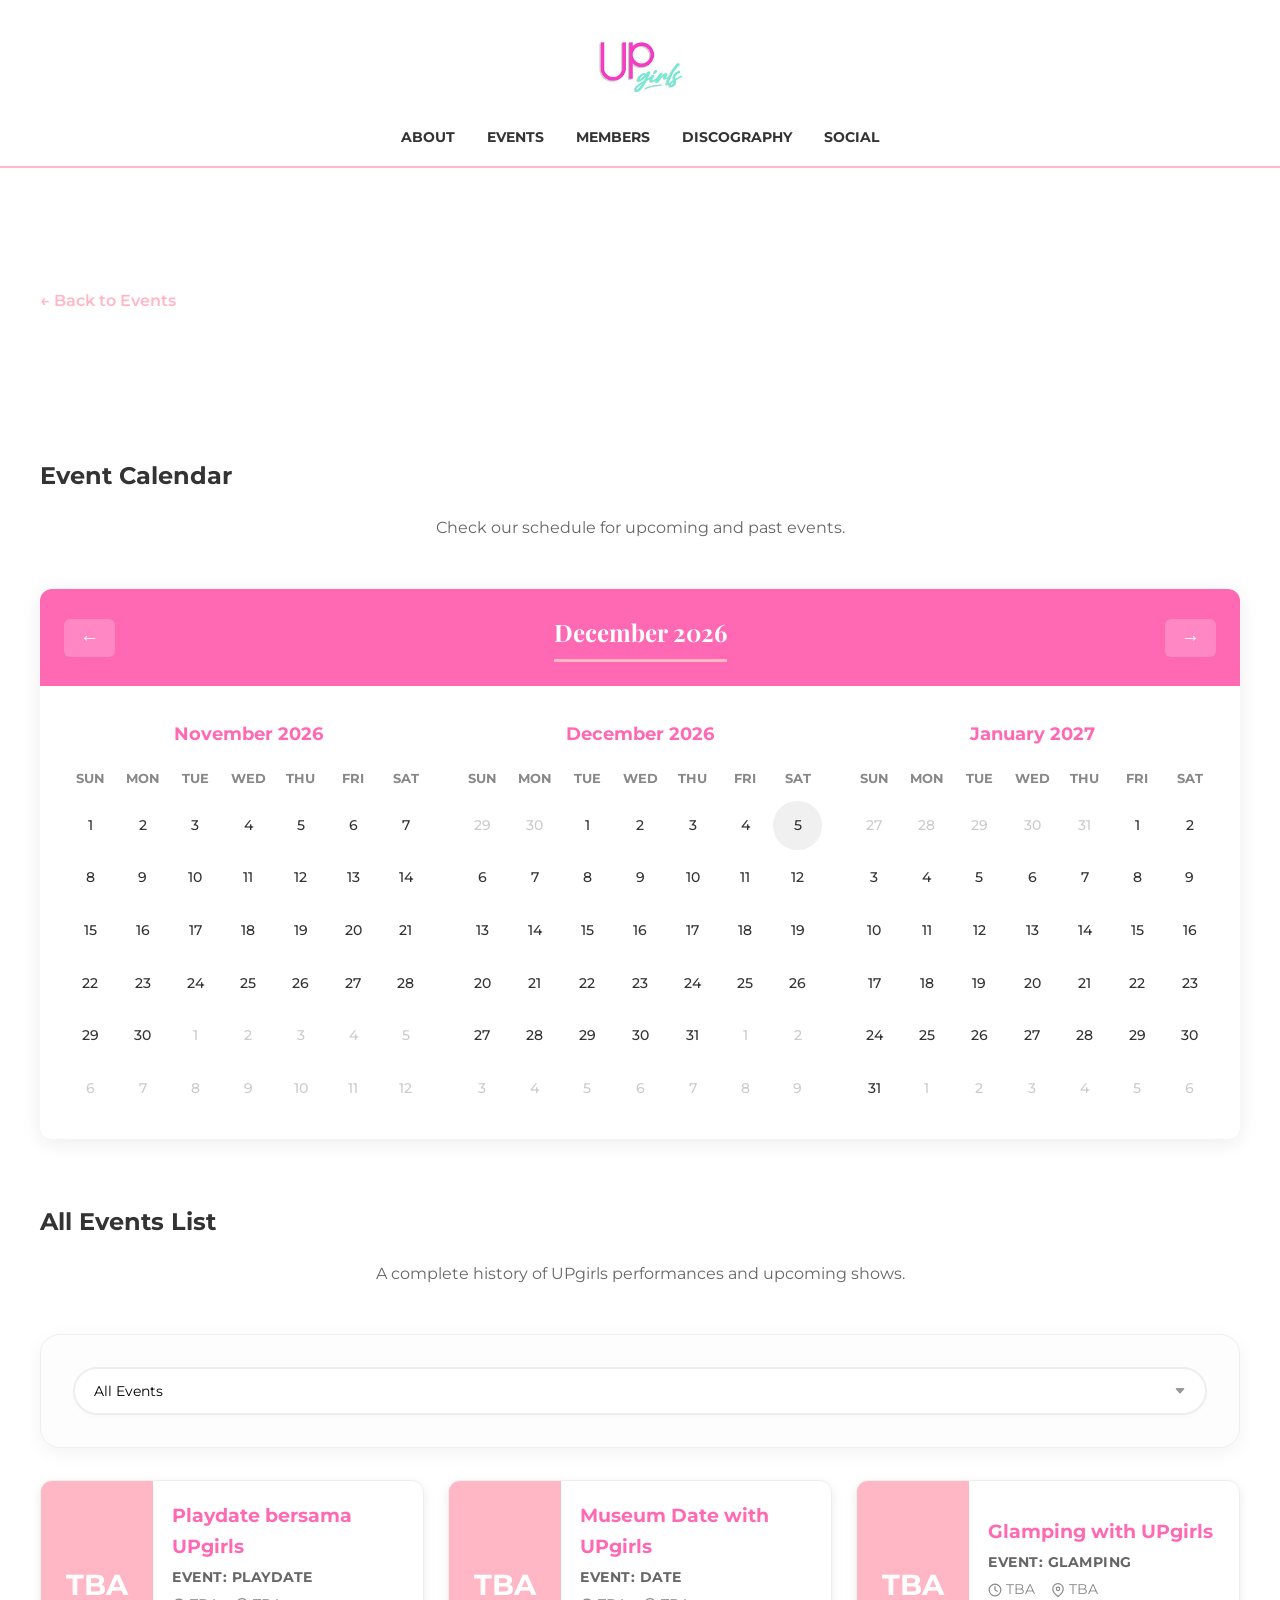
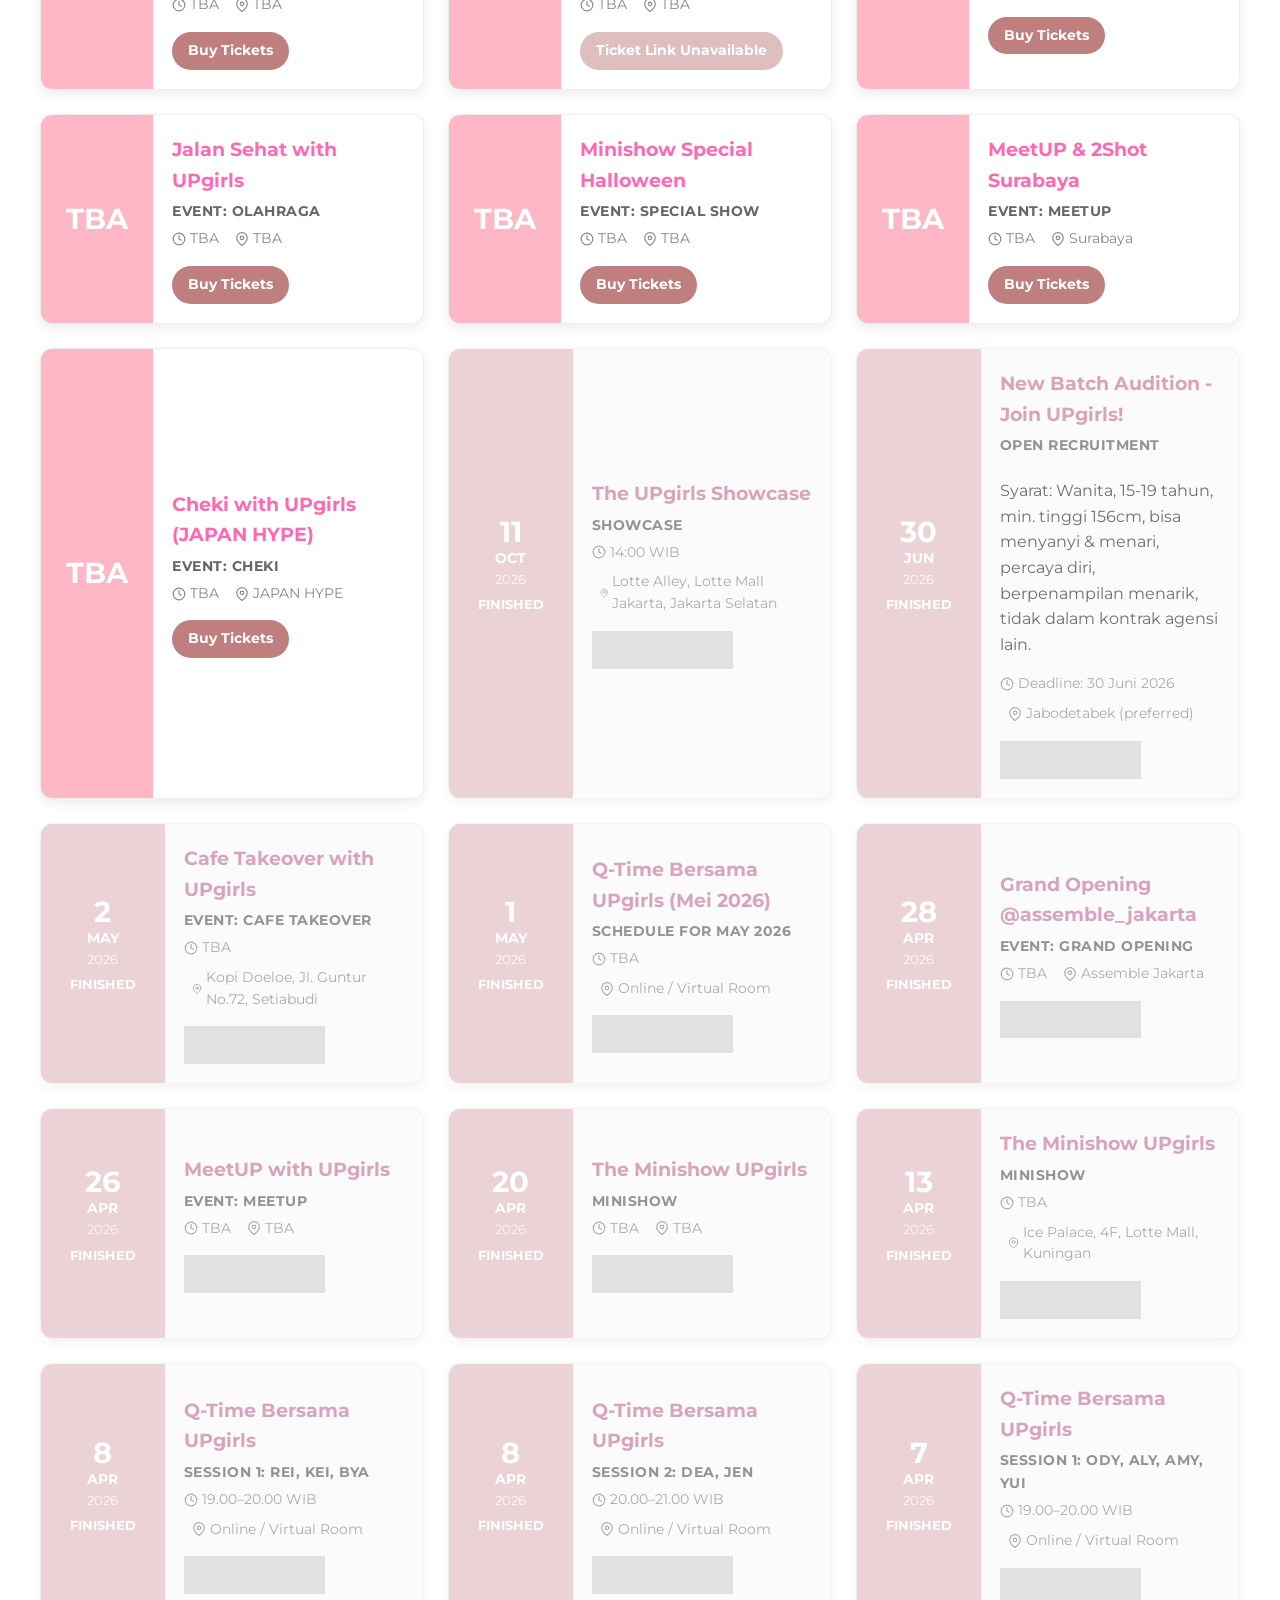
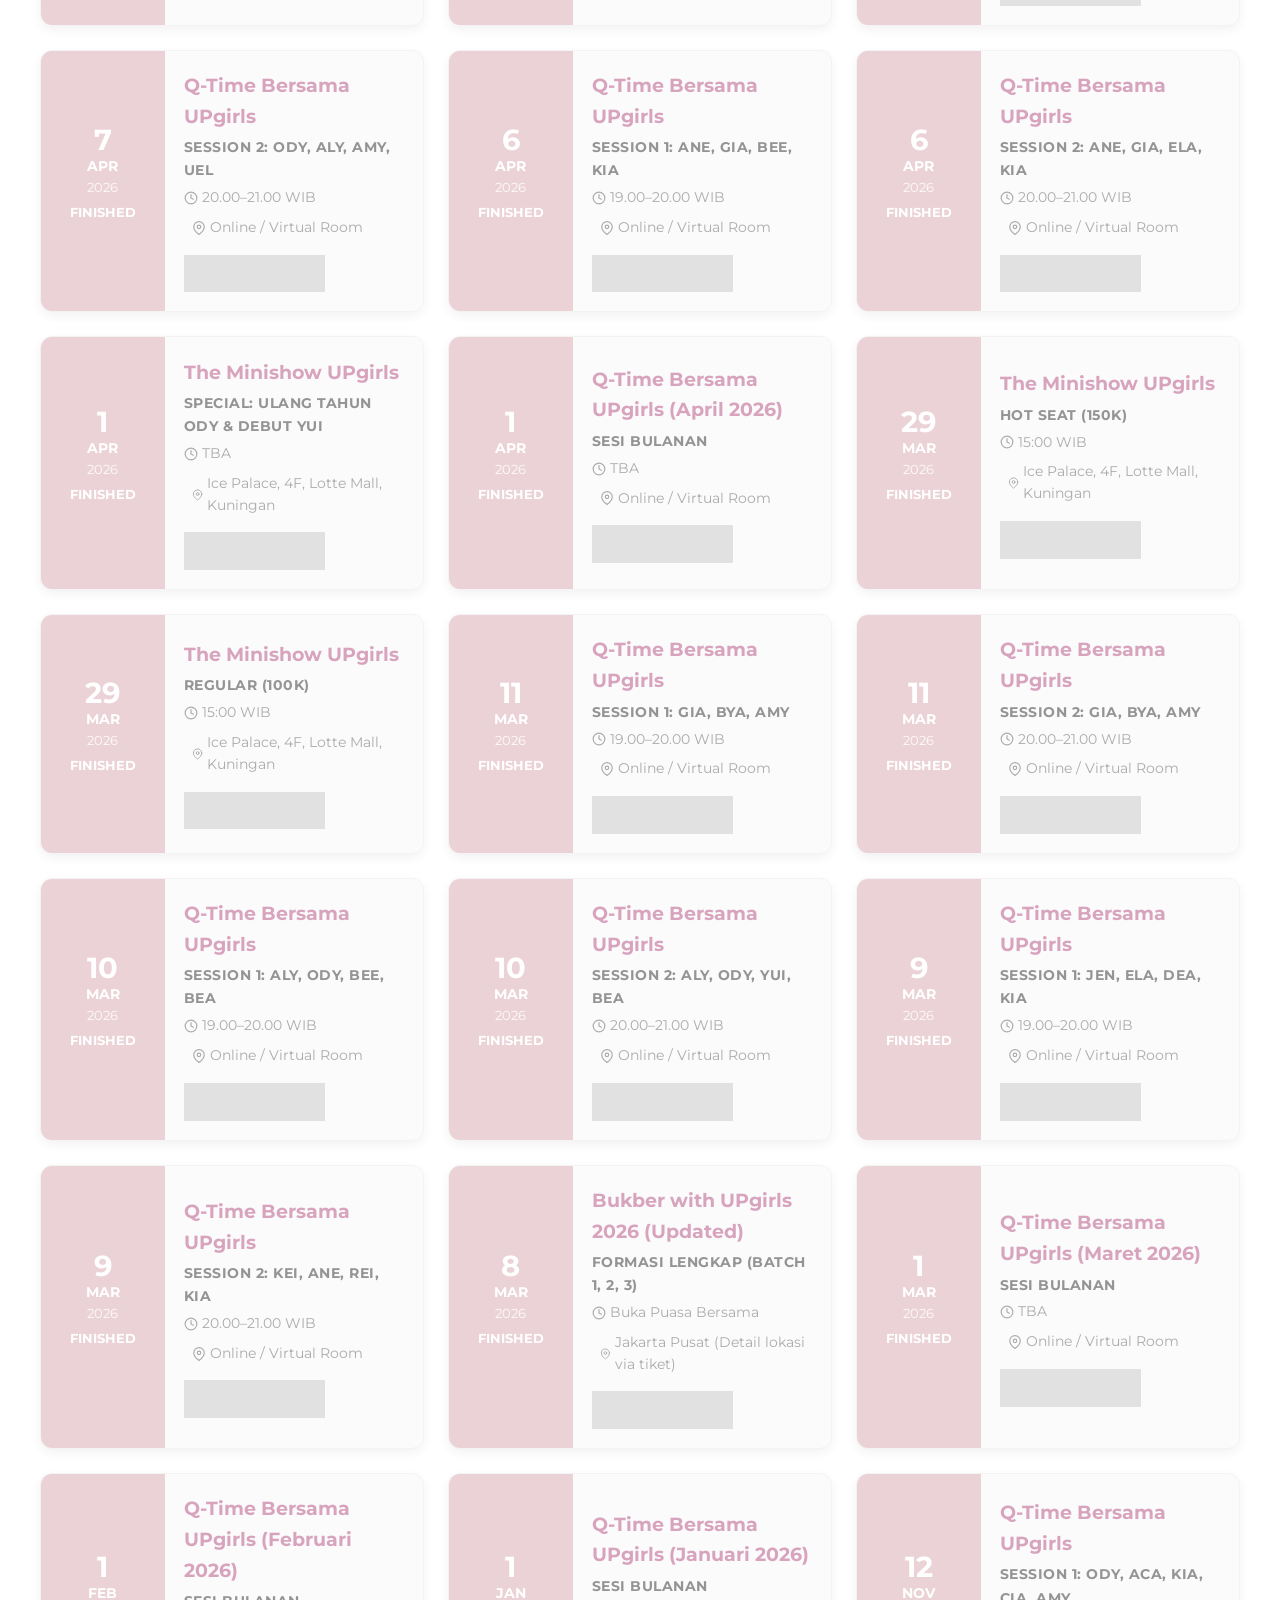
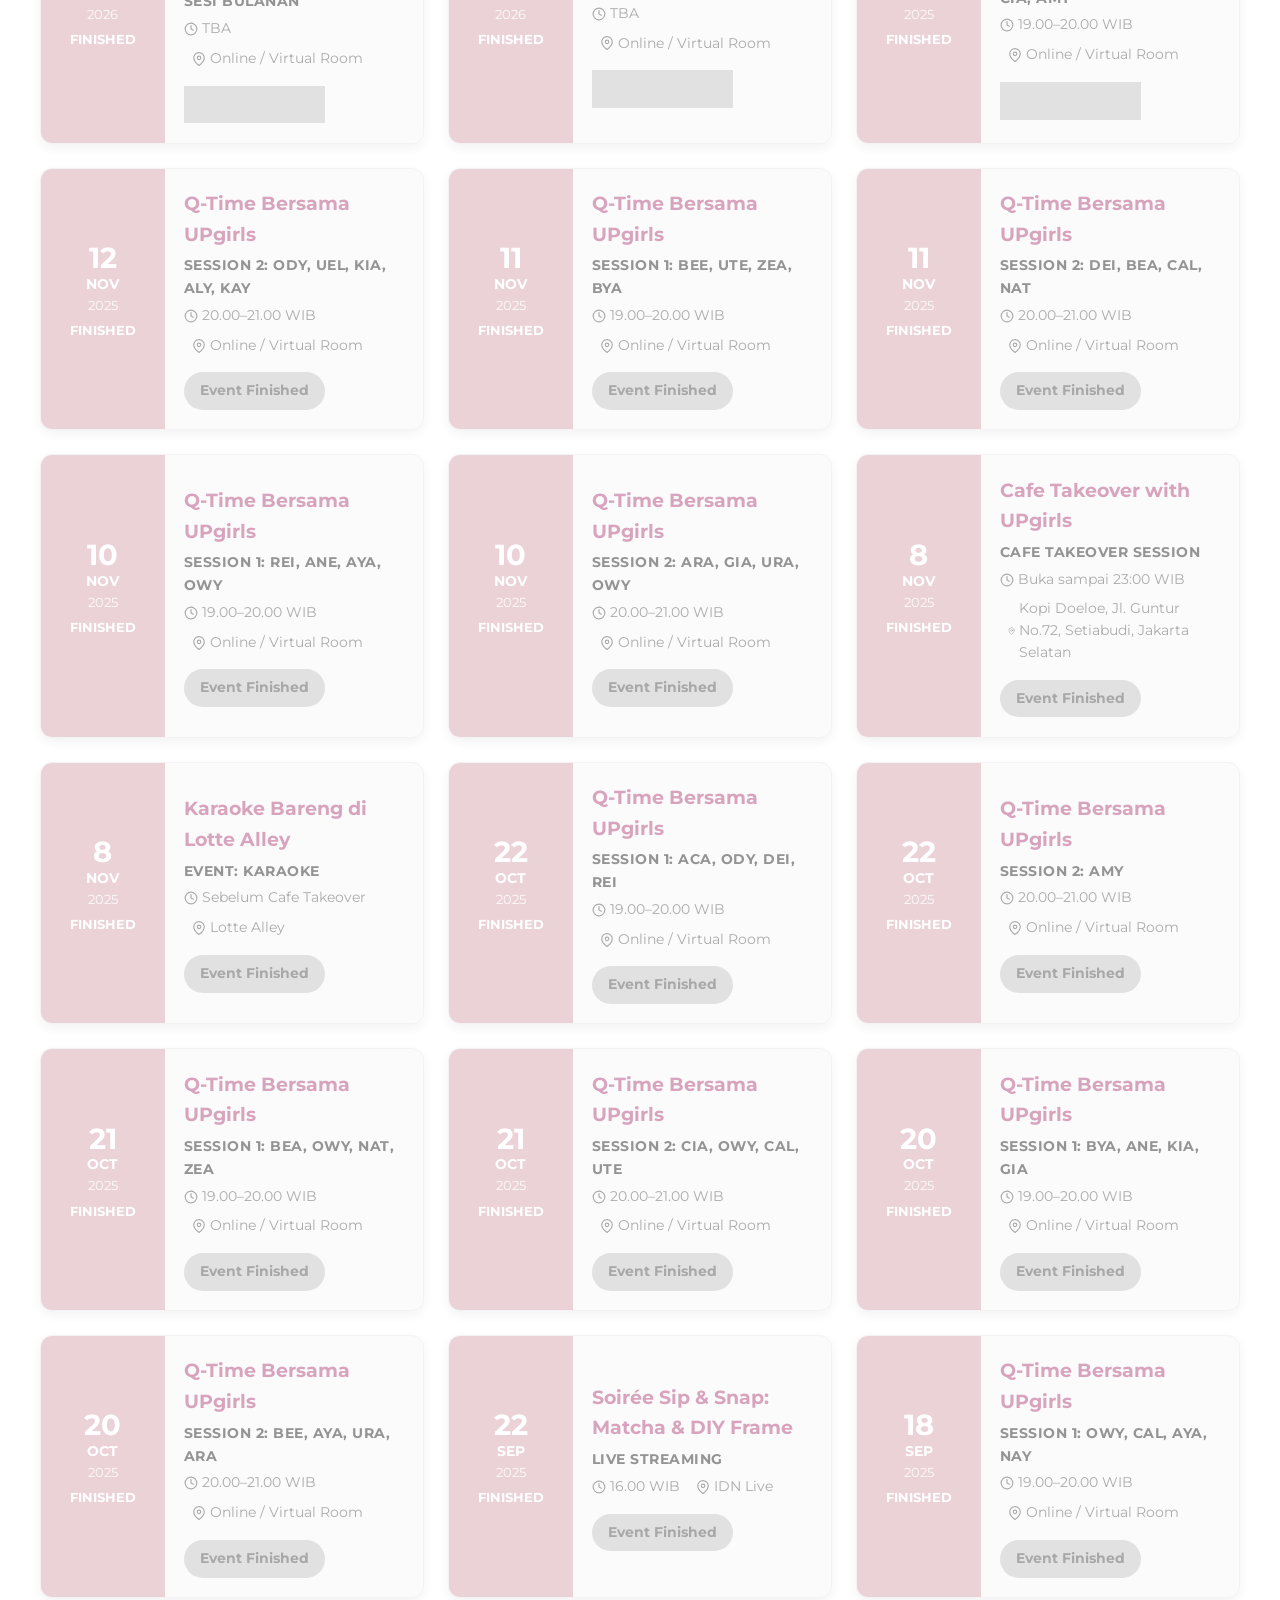
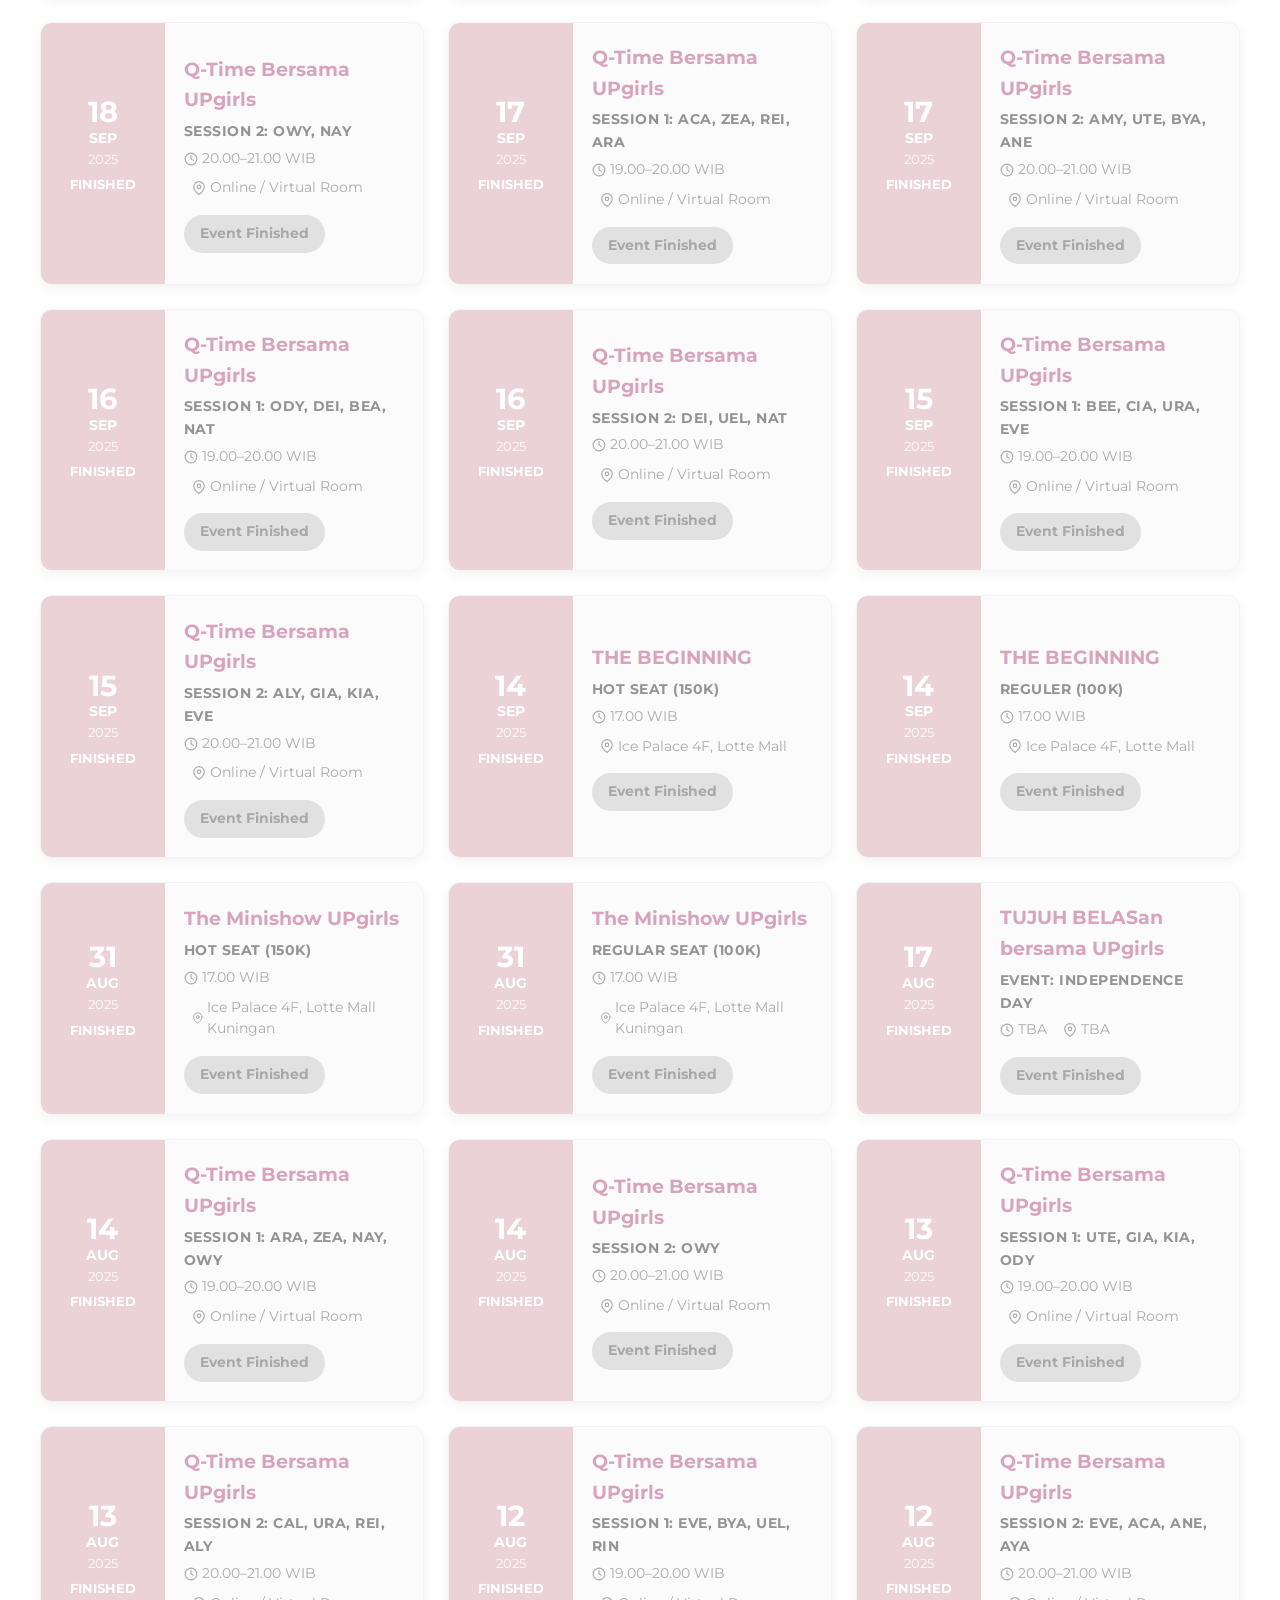
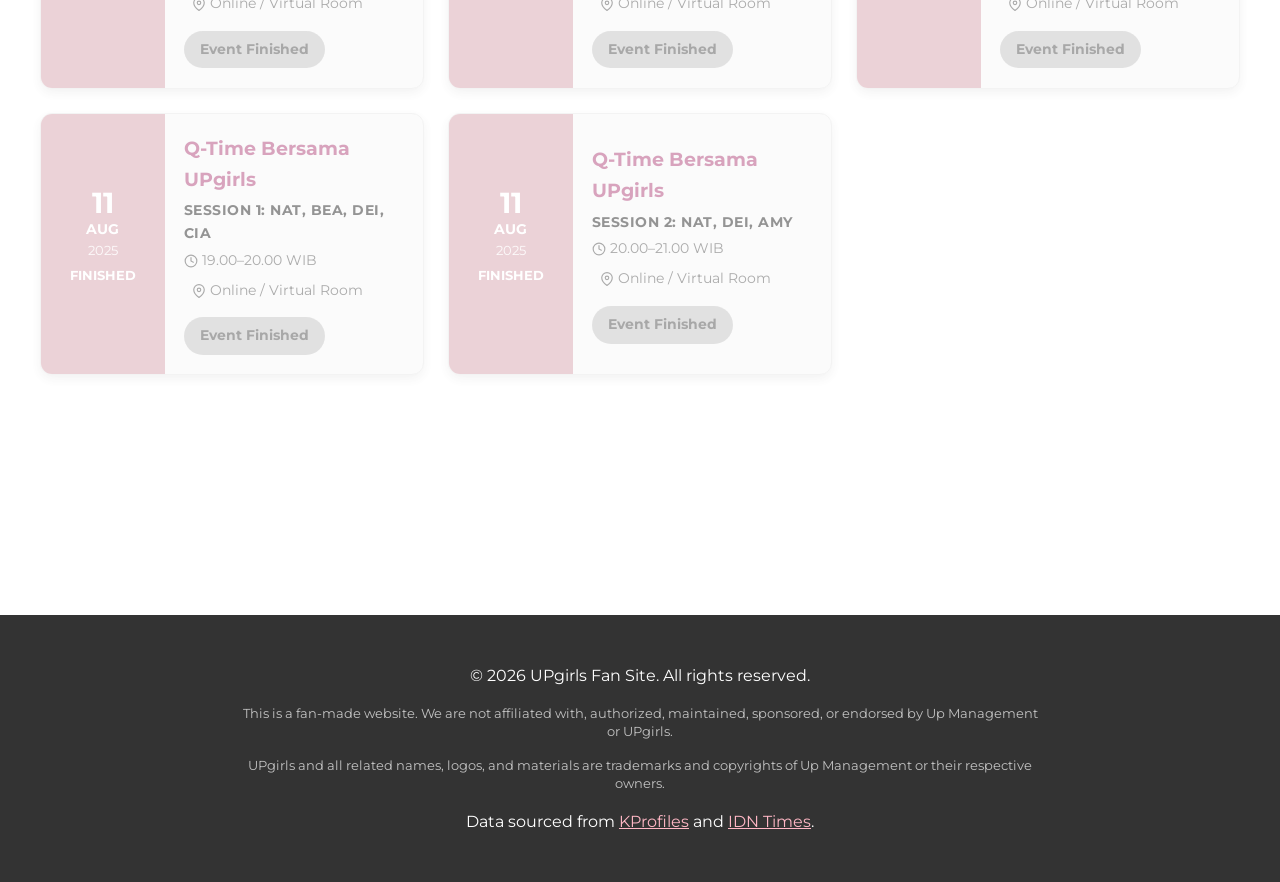
==== commit f90323a9: "Update all-events.html" ====
--- a/all-events.html
+++ b/all-events.html
@@ -76,5 +76,7 @@
     </footer>
 
     <script src="script.js"></script>
+    <script data-goatcounter="https://starxgazer.goatcounter.com/count"
+            async src="//gc.zgo.at/count.js"></script>
 </body>
 </html>
--- a/styles.css
+++ b/styles.css
@@ -98,7 +98,7 @@
 
 #about {
     text-align: center;
-    background: linear-gradient(rgba(0,0,0,0.5), rgba(0,0,0,0.5)), url('images/UPgirls_All_Member.jpg');
+    background: linear-gradient(rgba(0,0,0,0.5), rgba(0,0,0,0.5)), url('https://pbs.twimg.com/profile_banners/1613792521452400641/1781003642/1500x500');
     background-size: cover;
     background-position: center;
     color: var(--light-color);
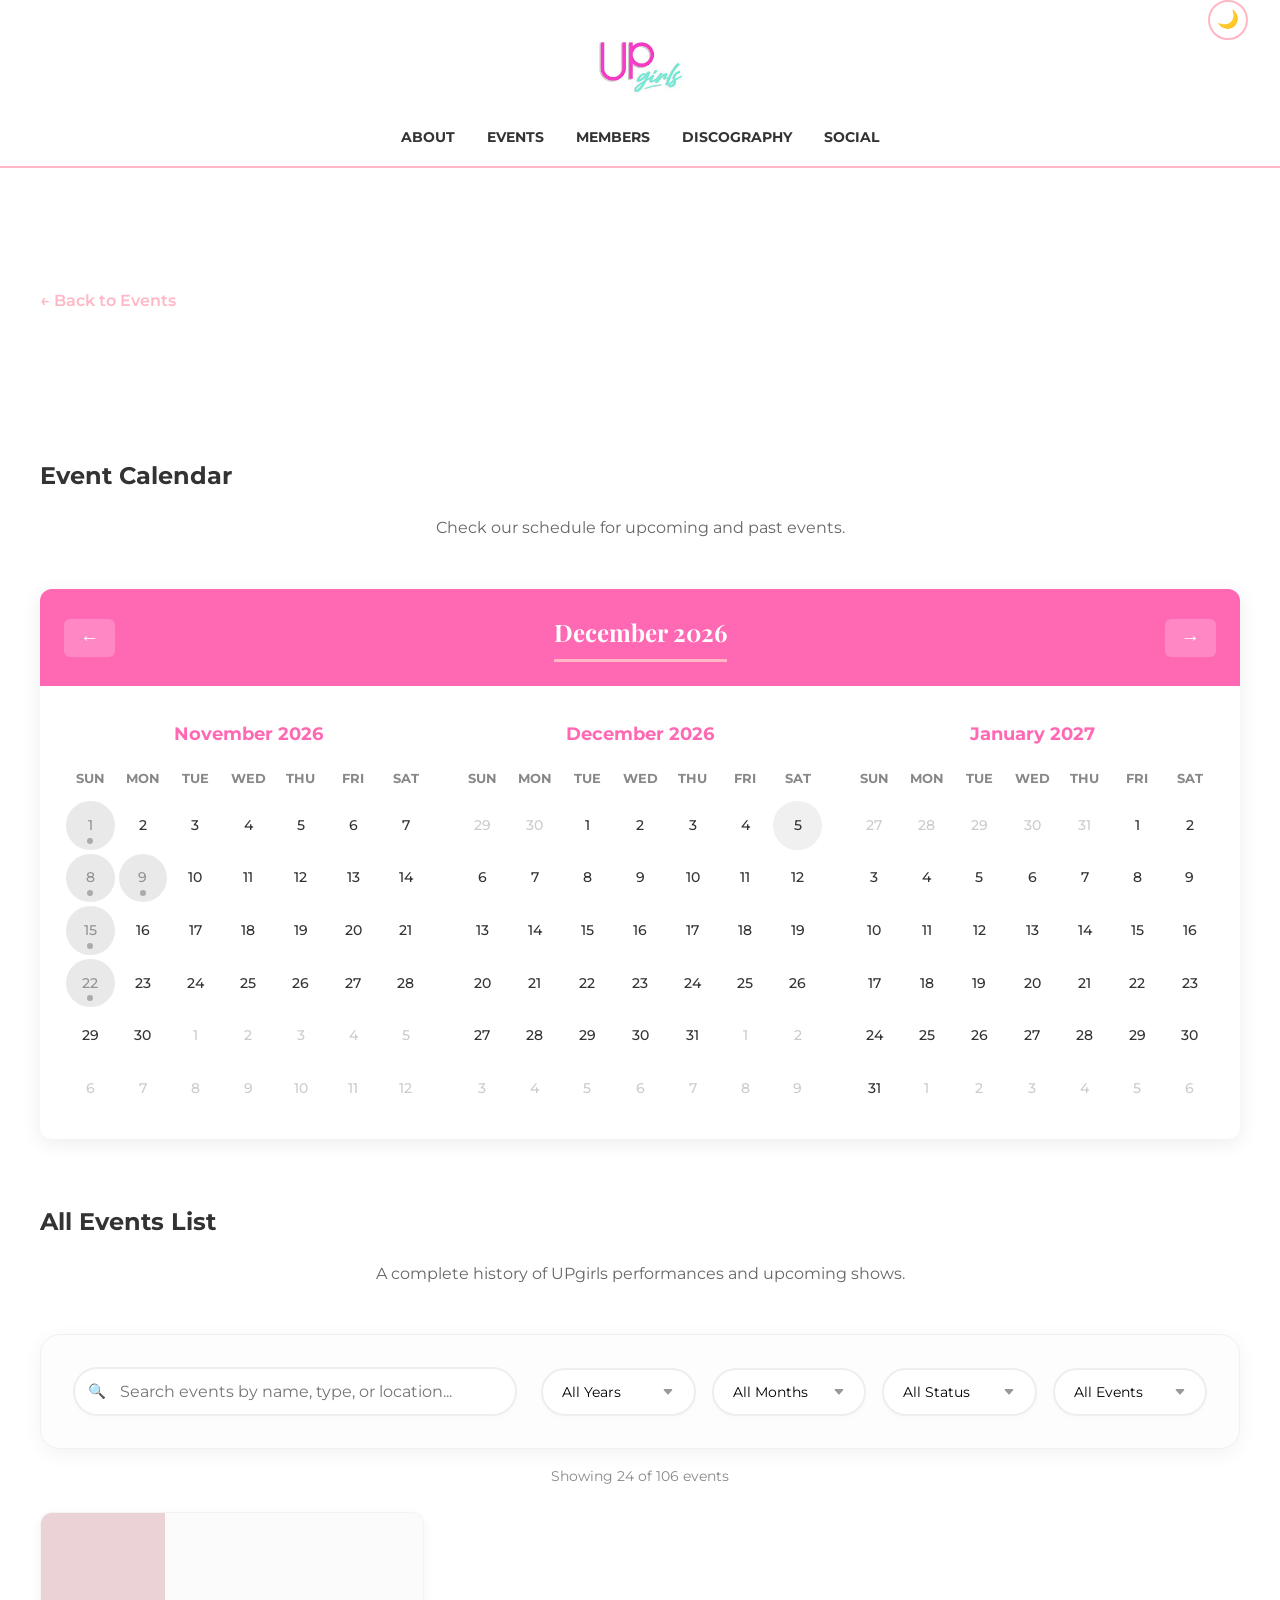
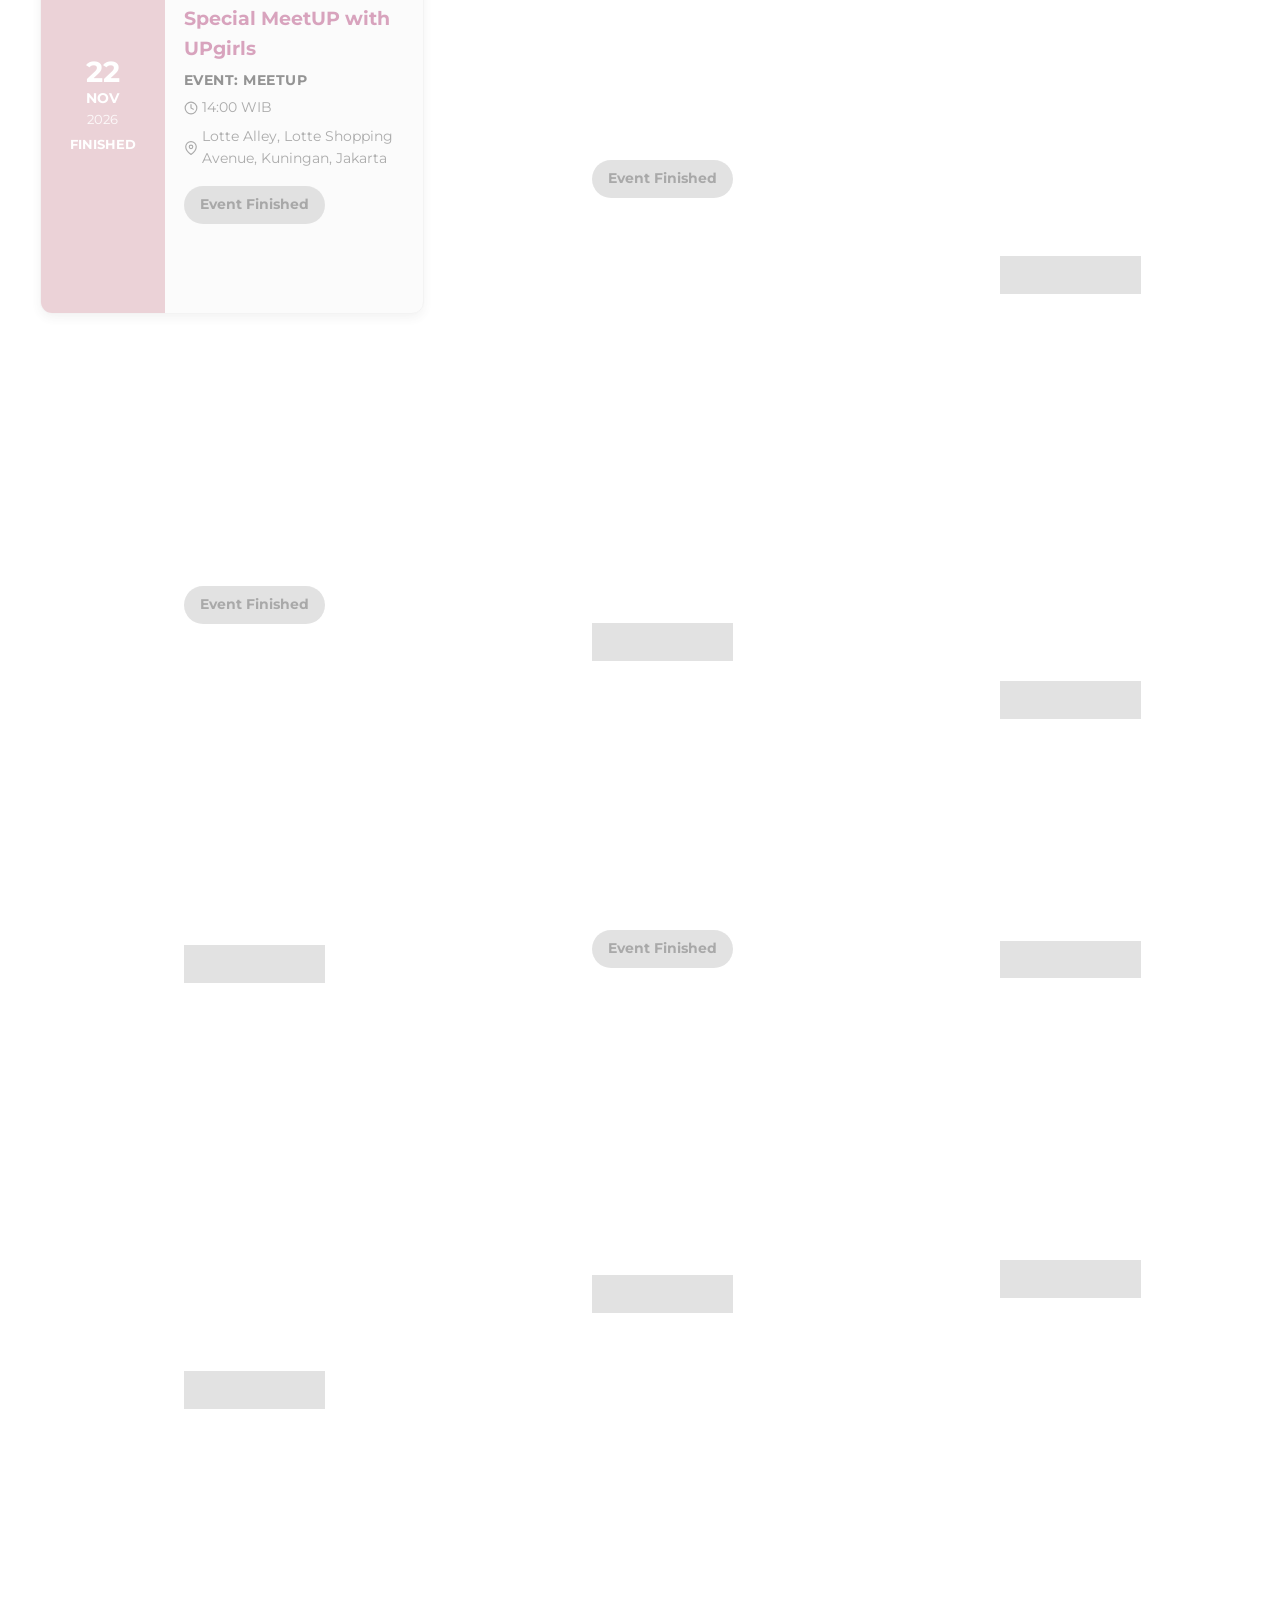
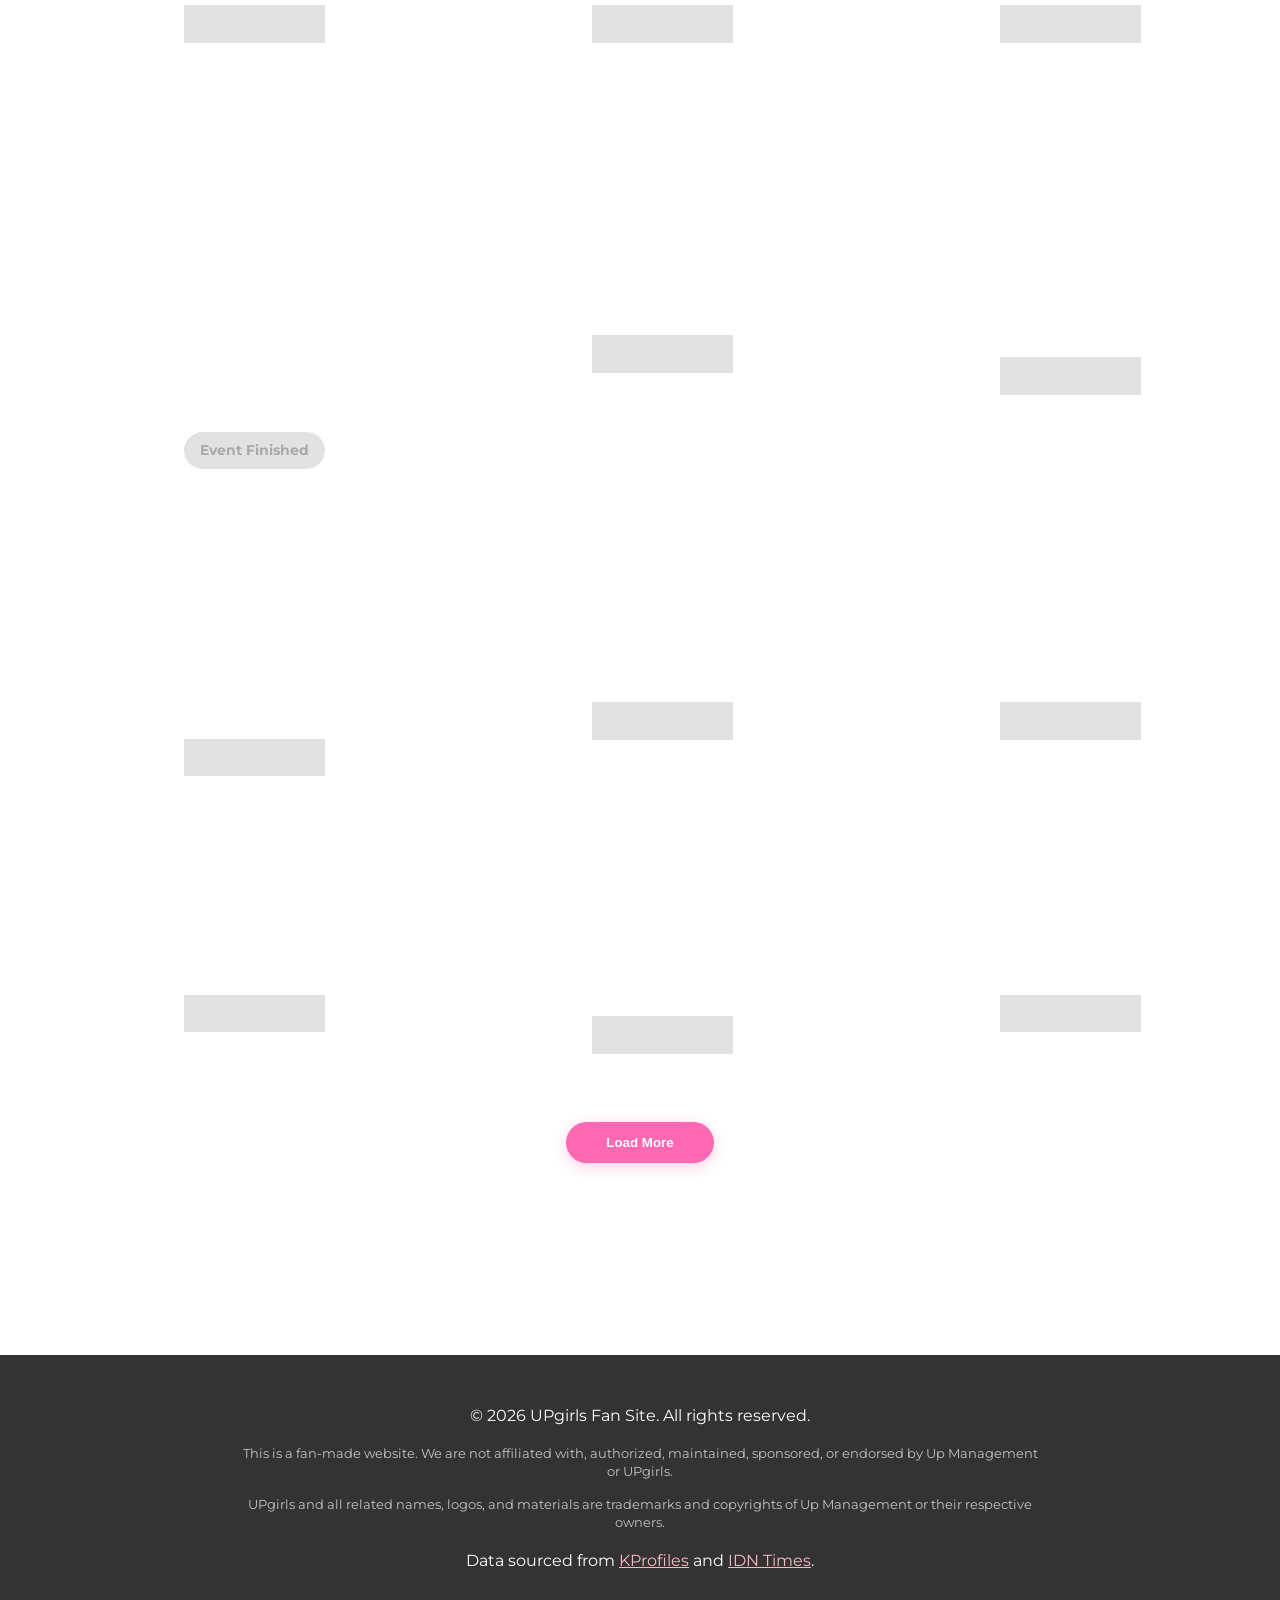
==== commit 4ad9c98d: "Improve site: events UX, latest updates, dark mode, SEO, security - Home: fix TBA/past event handlin" ====
--- a/all-events.html
+++ b/all-events.html
@@ -4,6 +4,17 @@
     <meta charset="UTF-8">
     <meta name="viewport" content="width=device-width, initial-scale=1.0">
     <title>All Events - UPgirls Fan Site</title>
+    <meta name="description" content="Kalender dan daftar lengkap event UPgirls: minishow, meet up, playdate, Q-Time, dan audisi.">
+    <link rel="canonical" href="https://starxgazer.github.io/upgirls/all-events.html">
+    <meta property="og:type" content="website">
+    <meta property="og:site_name" content="UPgirls Fan Site">
+    <meta property="og:title" content="All Events - UPgirls Fan Site">
+    <meta property="og:description" content="Kalender dan daftar lengkap event UPgirls: minishow, meet up, playdate, Q-Time, dan audisi.">
+    <meta property="og:url" content="https://starxgazer.github.io/upgirls/all-events.html">
+    <meta property="og:image" content="https://starxgazer.github.io/upgirls/images/UPgirls_All_Member.jpg">
+    <meta name="twitter:card" content="summary_large_image">
+    <link rel="icon" href="images/UPgirls_Logo.jpg">
+    <script>try{var t=localStorage.getItem('theme');if(t){document.documentElement.dataset.theme=t}else if(window.matchMedia('(prefers-color-scheme: dark)').matches){document.documentElement.dataset.theme='dark'}}catch(e){}</script>
     <link rel="stylesheet" href="styles.css">
     <link rel="preconnect" href="https://fonts.googleapis.com">
     <link rel="preconnect" href="https://fonts.gstatic.com" crossorigin>
@@ -50,18 +61,32 @@
             <h2 class="section-title" style="margin-top: 4rem;">All Events List</h2>
             <p class="section-subtitle">A complete history of UPgirls performances and upcoming shows.</p>
             
-            <div class="controls" style="margin-bottom: 2rem;">
+            <div class="controls" style="margin-bottom: 1rem;">
+                <div class="search-box">
+                    <input type="text" id="event-search" placeholder="Search events by name, type, or location..." aria-label="Search events">
+                </div>
                 <div class="filter-sort-box">
-                    <select id="event-type-filter">
+                    <select id="event-year-filter" aria-label="Filter by year"></select>
+                    <select id="event-month-filter" aria-label="Filter by month"></select>
+                    <select id="event-status-filter" aria-label="Filter by status">
+                        <option value="all">All Status</option>
+                        <option value="upcoming">Upcoming</option>
+                        <option value="finished">Finished</option>
+                    </select>
+                    <select id="event-type-filter" aria-label="Filter by type">
                         <option value="all">All Events</option>
                         <option value="audition">🎤 Auditions</option>
                         <option value="performance">🎭 Shows</option>
                     </select>
                 </div>
             </div>
-            
+            <p id="events-count" class="events-count" aria-live="polite"></p>
+
             <div id="shows-list" class="shows-grid">
                 <!-- Shows will be loaded here via JS -->
+            </div>
+            <div class="shows-view-all">
+                <button type="button" id="events-load-more" class="view-all-link" style="display: none;">Load More</button>
             </div>
         </section>
     </main>
--- a/styles.css
+++ b/styles.css
@@ -842,6 +842,11 @@
     color: #00f2ea; /* accent cyan shows via currentColor in the path fill */
 }
 
+.social-links.pretty .social.twitter {
+    background: #000;
+    outline: 1px solid rgba(255,255,255,0.08);
+}
+
 .social-links.pretty .social.youtube {
     background: #ff0000;
 }
@@ -1302,3 +1307,255 @@
     color: #e05688;
     text-decoration: underline;
 }
+
+/* =========================================================
+   Additions: event actions, countdown, filters, focus, dark mode
+   ========================================================= */
+
+.meta-icon {
+    width: 14px;
+    height: 14px;
+    vertical-align: middle;
+    margin-right: 4px;
+    flex: none;
+}
+
+.show-actions {
+    display: flex;
+    flex-wrap: wrap;
+    align-items: center;
+    gap: 0.6rem;
+}
+
+.calendar-btn {
+    background: transparent;
+    border: 1.5px solid var(--primary-pink);
+    color: var(--primary-pink);
+    padding: 0.4rem 0.9rem;
+    border-radius: 20px;
+    font-size: 0.8rem;
+    font-weight: bold;
+    font-family: inherit;
+    cursor: pointer;
+    transition: background-color 0.2s, color 0.2s;
+}
+
+.calendar-btn:hover {
+    background: var(--primary-pink);
+    color: #fff;
+}
+
+.show-card.highlight {
+    box-shadow: 0 0 15px var(--primary-pink);
+}
+
+.next-event {
+    background: linear-gradient(90deg, var(--primary-pink), #ff9ac1);
+    color: #fff;
+    padding: 0.9rem 1.5rem;
+    border-radius: 14px;
+    margin-bottom: 1.5rem;
+    text-align: center;
+    box-shadow: 0 4px 15px rgba(255, 105, 180, 0.3);
+}
+
+.next-event .next-label {
+    text-transform: uppercase;
+    font-size: 0.75rem;
+    letter-spacing: 1px;
+    opacity: 0.9;
+}
+
+.next-event .next-when {
+    display: block;
+    font-size: 0.9rem;
+    margin-top: 0.2rem;
+}
+
+.events-count {
+    text-align: center;
+    color: #888;
+    font-size: 0.9rem;
+    margin: 0 0 1.5rem;
+}
+
+#shows-note:empty,
+.events-count:empty {
+    display: none;
+}
+
+#shows-note {
+    margin-bottom: 1.5rem;
+}
+
+.tweet-body a {
+    color: var(--primary-pink);
+    word-break: break-all;
+}
+
+/* Keyboard focus */
+:focus-visible {
+    outline: 3px solid var(--primary-pink);
+    outline-offset: 2px;
+}
+
+.card.clickable {
+    cursor: pointer;
+}
+
+/* Theme toggle */
+header .container {
+    position: relative;
+}
+
+.theme-toggle {
+    position: absolute;
+    top: 0;
+    right: 2rem;
+    background: transparent;
+    border: 2px solid var(--primary-color);
+    border-radius: 50%;
+    width: 40px;
+    height: 40px;
+    font-size: 1.1rem;
+    line-height: 1;
+    cursor: pointer;
+    transition: transform 0.2s, background-color 0.2s;
+}
+
+.theme-toggle:hover {
+    transform: scale(1.1);
+    background: rgba(255, 183, 197, 0.25);
+}
+
+@media (max-width: 768px) {
+    .theme-toggle {
+        right: 1rem;
+        width: 34px;
+        height: 34px;
+        font-size: 0.95rem;
+    }
+}
+
+/* Dark mode */
+:root[data-theme="dark"] {
+    color-scheme: dark;
+}
+
+[data-theme="dark"] body {
+    background-color: #121218;
+    color: #e8e6ea;
+}
+
+[data-theme="dark"] header {
+    background: #1b1b24;
+    border-bottom-color: #4a2f39;
+}
+
+[data-theme="dark"] header nav ul li a {
+    color: #e8e6ea;
+}
+
+[data-theme="dark"] header nav ul li a.active {
+    color: var(--primary-pink);
+}
+
+[data-theme="dark"] .card,
+[data-theme="dark"] .show-card,
+[data-theme="dark"] .tweet-card,
+[data-theme="dark"] .controls,
+[data-theme="dark"] .calendar-wrapper,
+[data-theme="dark"] #song-detail,
+[data-theme="dark"] .lyrics-wrapper,
+[data-theme="dark"] #lyrics-content,
+[data-theme="dark"] .discography-list,
+[data-theme="dark"] .no-results {
+    background: #1e1e28;
+    border-color: #2c2c38;
+    color: #e8e6ea;
+}
+
+[data-theme="dark"] .search-box input,
+[data-theme="dark"] .filter-sort-box select {
+    background-color: #262632;
+    border-color: #3a3a48;
+    color: #eee;
+}
+
+[data-theme="dark"] .search-box input:focus {
+    background-color: #2a2a37;
+}
+
+[data-theme="dark"] .section-subtitle,
+[data-theme="dark"] .show-type,
+[data-theme="dark"] .show-time,
+[data-theme="dark"] .show-location,
+[data-theme="dark"] .song-artist,
+[data-theme="dark"] .artist-name,
+[data-theme="dark"] #song-year,
+[data-theme="dark"] .profile-meta .label,
+[data-theme="dark"] .events-count,
+[data-theme="dark"] .tweet-date,
+[data-theme="dark"] .song-index,
+[data-theme="dark"] .song-year-inline {
+    color: #a8a6b0;
+}
+
+[data-theme="dark"] .profile-meta .value,
+[data-theme="dark"] .tweet-body p,
+[data-theme="dark"] #song-title {
+    color: #e8e6ea;
+}
+
+[data-theme="dark"] .tweet-header {
+    border-bottom-color: #2c2c38;
+}
+
+[data-theme="dark"] .song-row {
+    border-bottom-color: #2c2c38;
+}
+
+[data-theme="dark"] .song-row:hover,
+[data-theme="dark"] .song-row.clickable:hover {
+    background: #262632;
+}
+
+[data-theme="dark"] .past-event {
+    background-color: #191920;
+}
+
+[data-theme="dark"] .ticket-link.disabled {
+    background-color: #3a3a46;
+    color: #aaa;
+}
+
+[data-theme="dark"] .calendar-day.other-month {
+    color: #555;
+}
+
+[data-theme="dark"] .calendar-day.today {
+    background: #33333f;
+}
+
+[data-theme="dark"] .calendar-day.has-event.past-event {
+    background: #3a3a46;
+    color: #aaa;
+}
+
+[data-theme="dark"] .status-badge.former {
+    background-color: #2a2a35;
+    color: #aaa;
+}
+
+[data-theme="dark"] .former-title {
+    color: #888;
+    border-bottom-color: #333;
+}
+
+[data-theme="dark"] footer {
+    background: #0c0c10;
+}
+
+[data-theme="dark"] .theme-toggle {
+    color: #fff;
+}
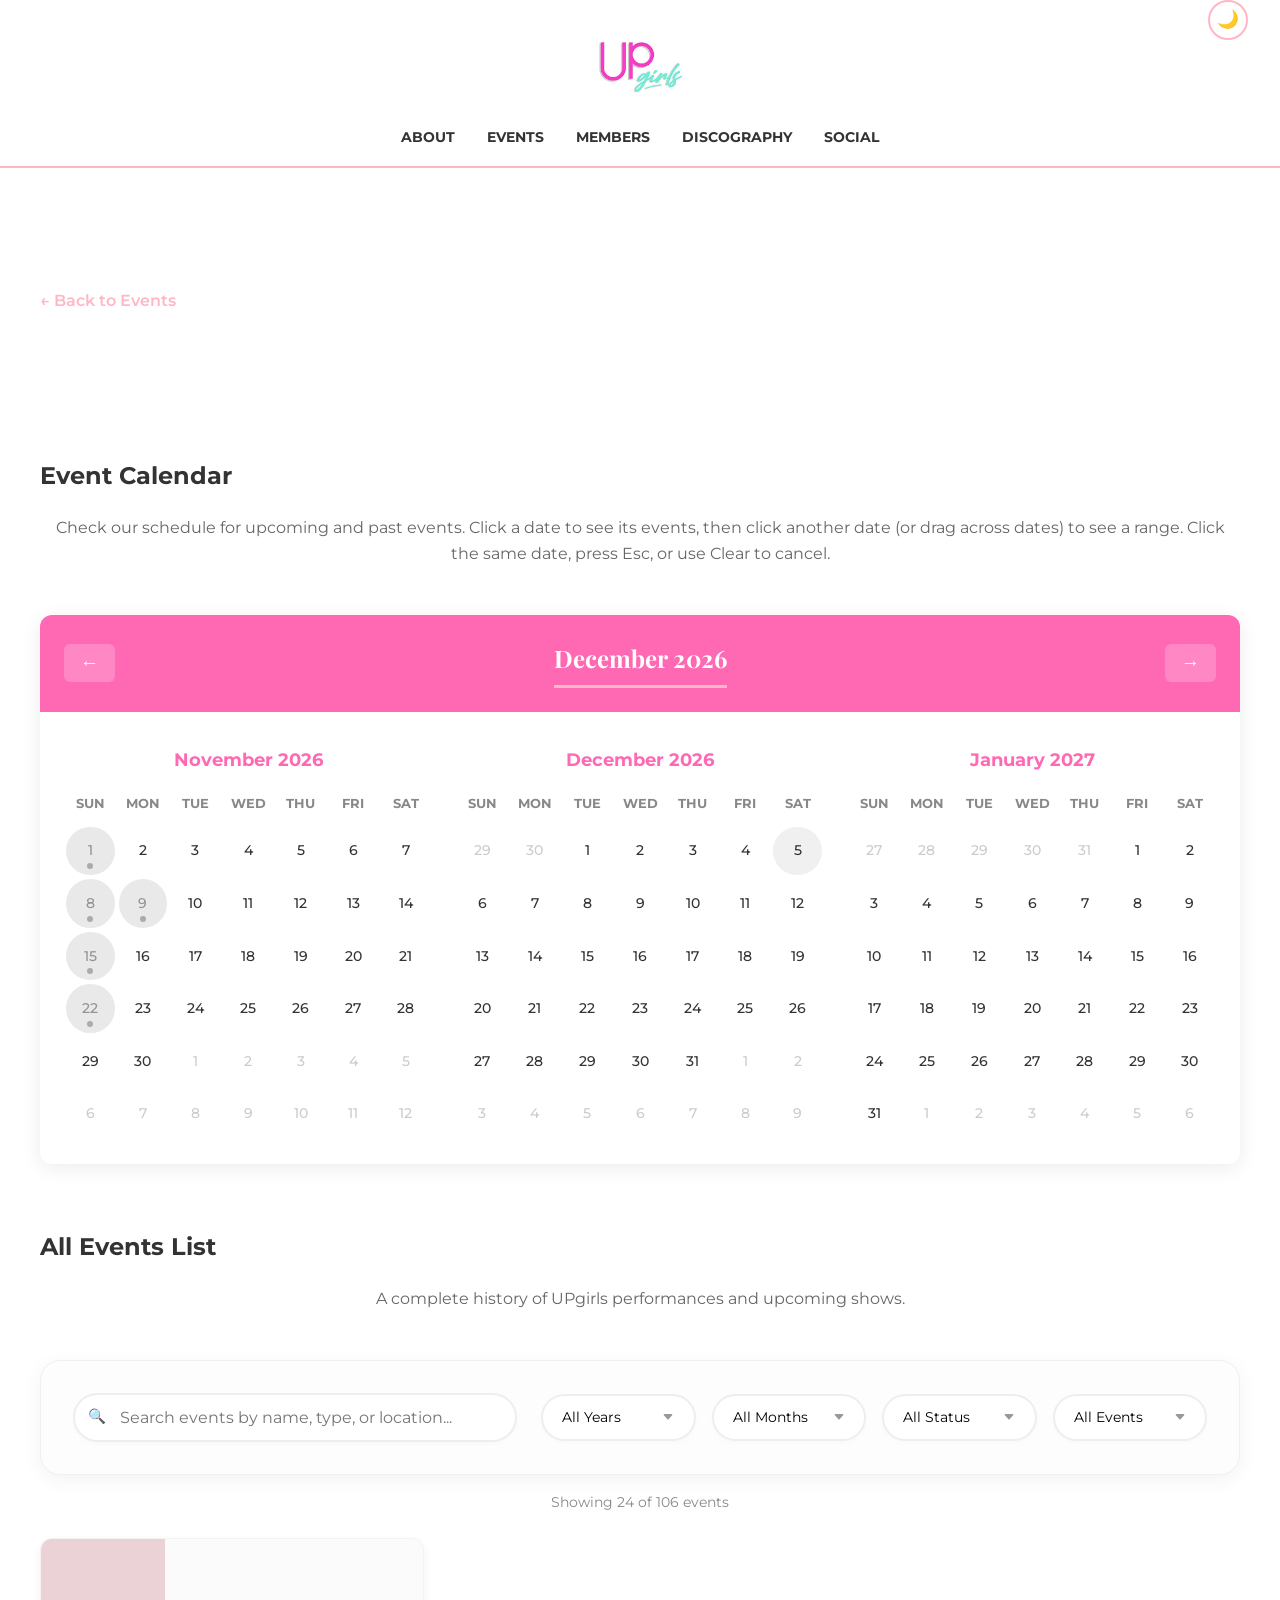
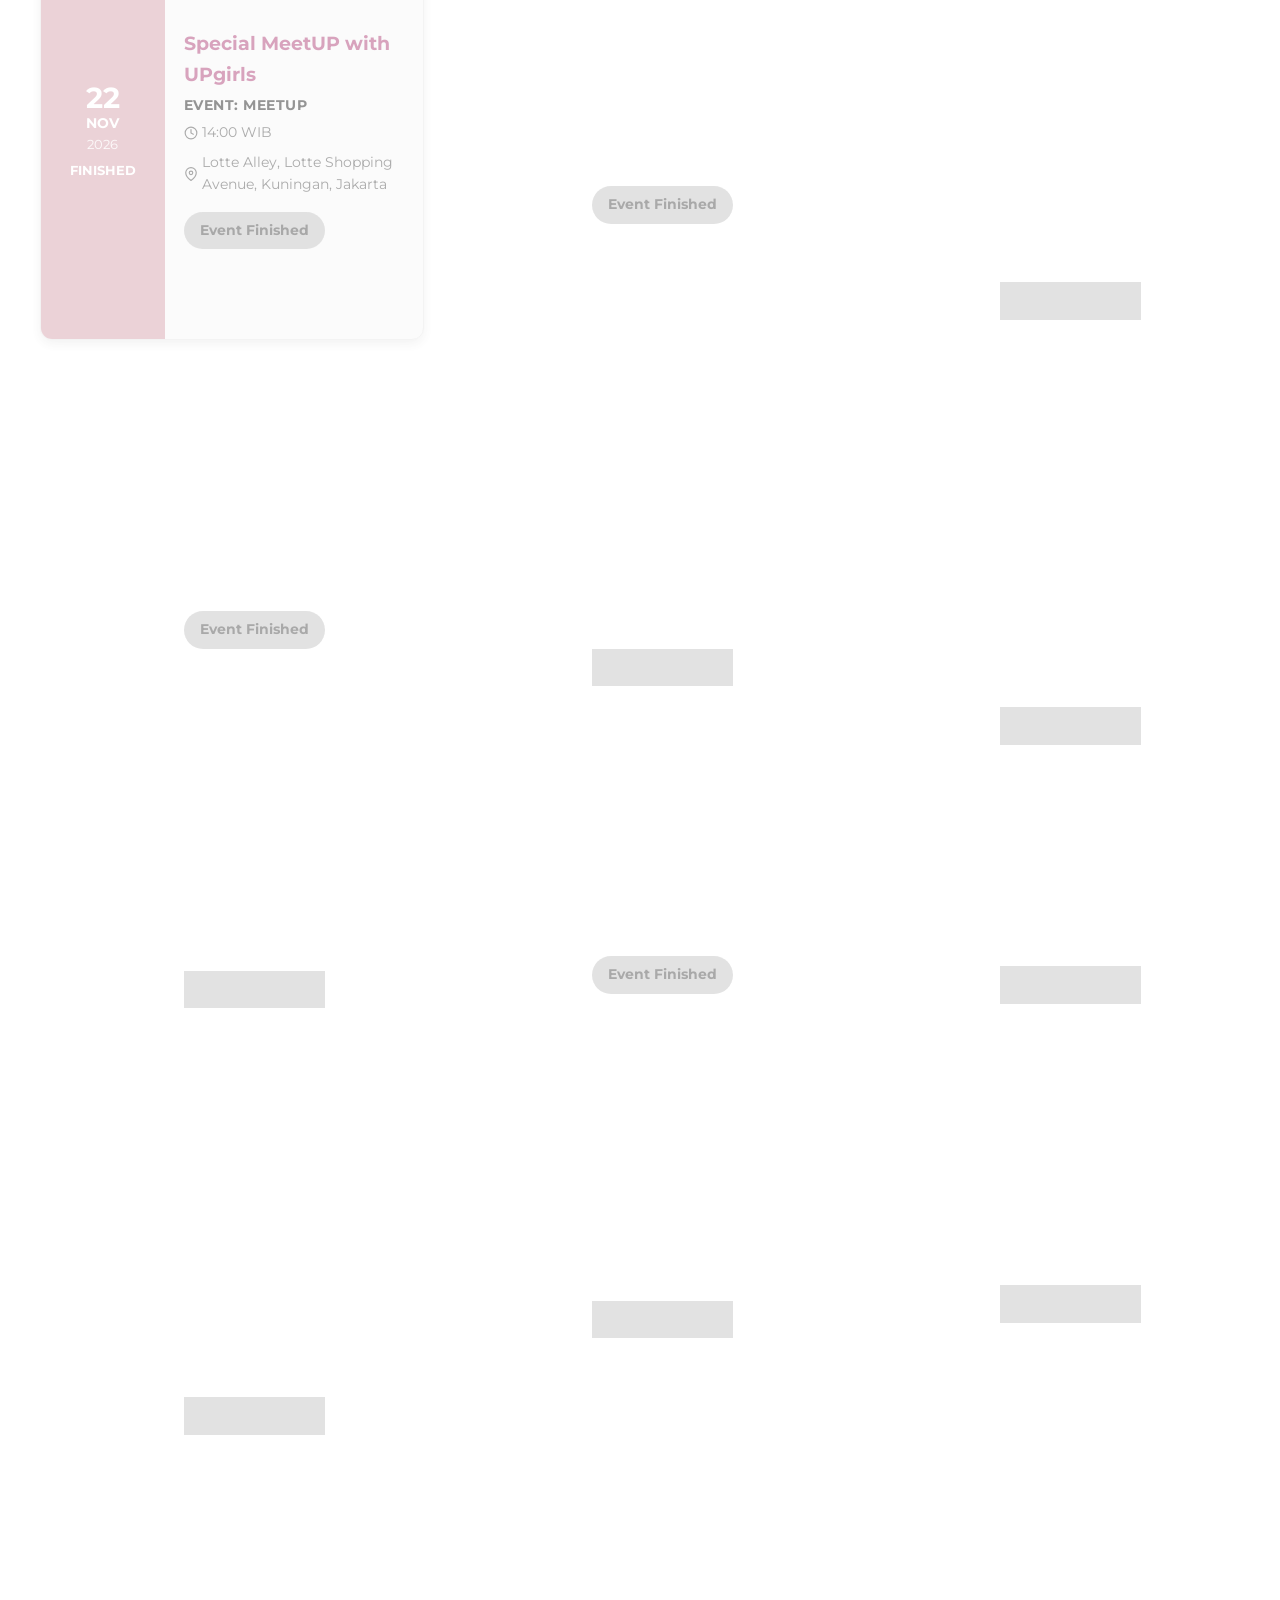
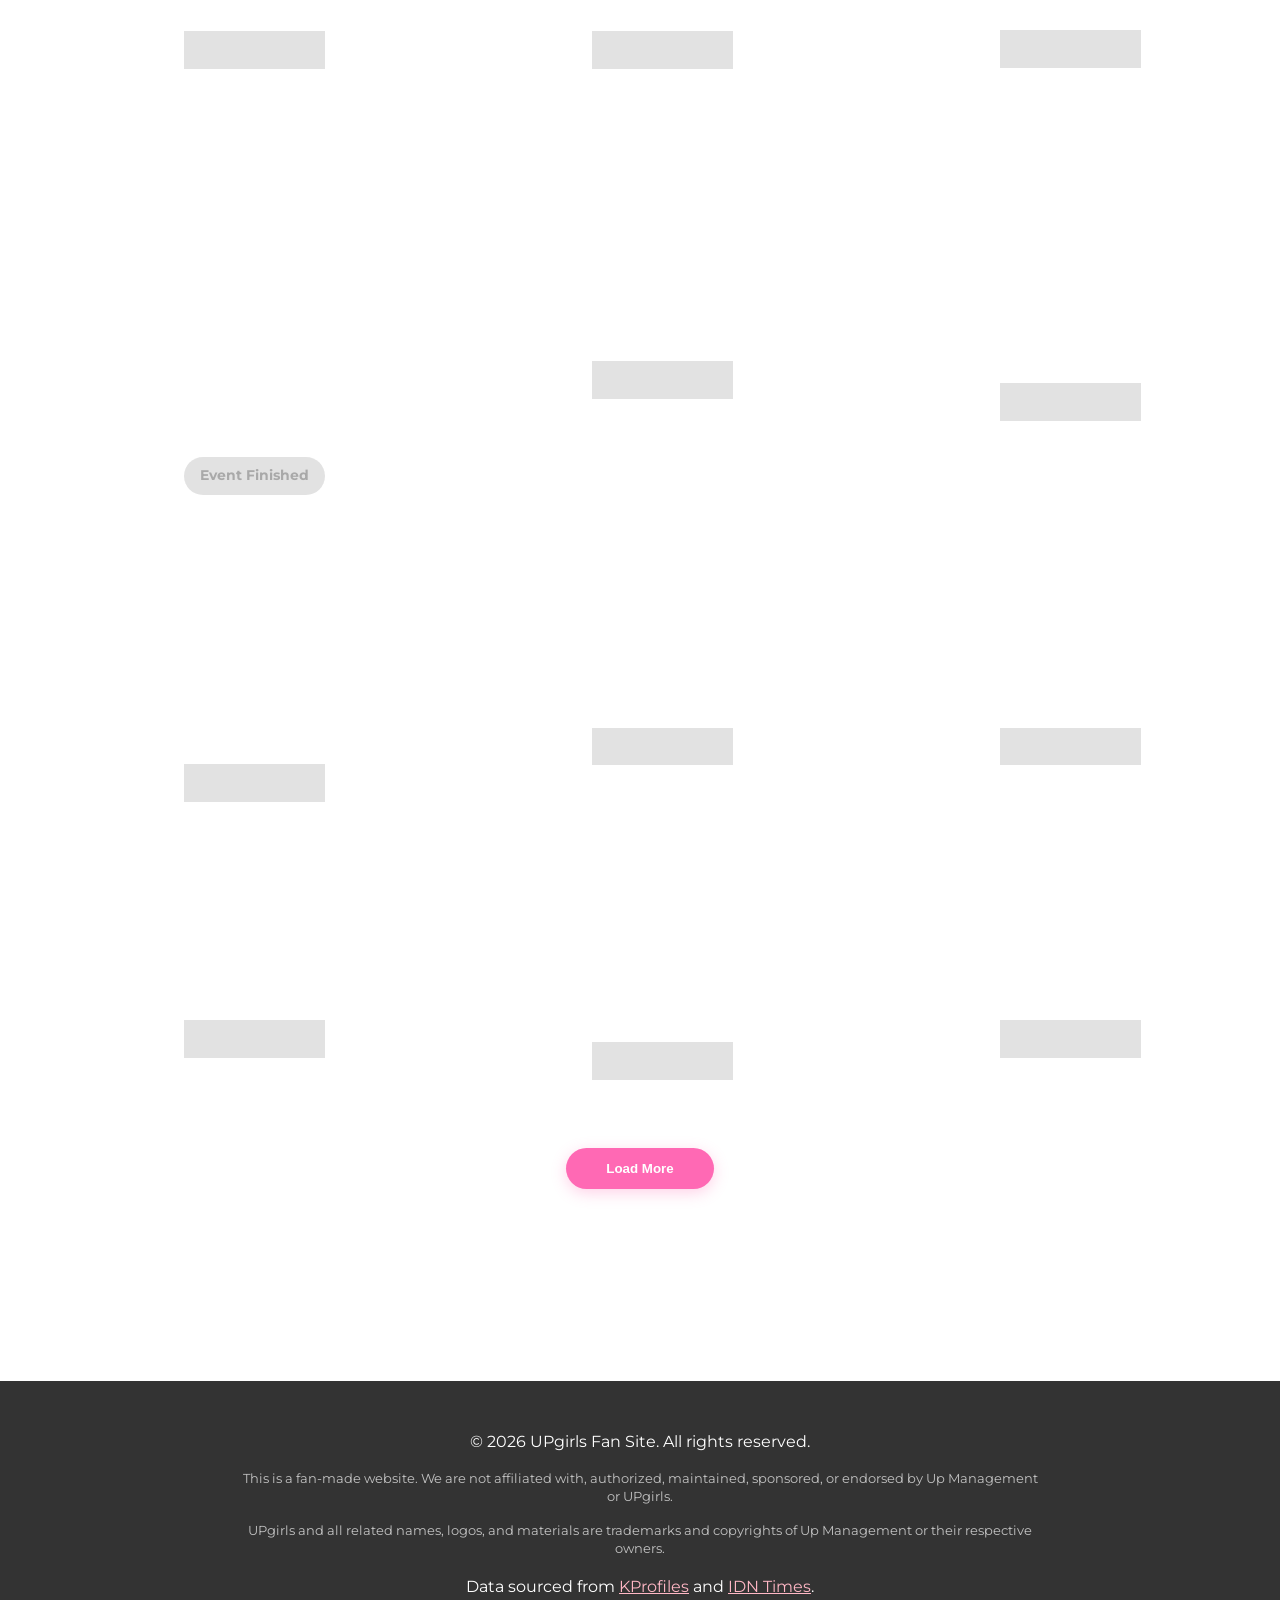
==== commit 6b9085b9: "Calendar: pick a date or date range to filter events - Click a date to show only its events; click a" ====
--- a/all-events.html
+++ b/all-events.html
@@ -45,7 +45,7 @@
 
         <section id="all-events-section">
             <h2 class="section-title">Event Calendar</h2>
-            <p class="section-subtitle">Check our schedule for upcoming and past events.</p>
+            <p class="section-subtitle">Check our schedule for upcoming and past events. Click a date to see its events, then click another date (or drag across dates) to see a range. Click the same date, press Esc, or use Clear to cancel.</p>
             
             <div id="calendar-container" class="calendar-wrapper">
                 <div class="calendar-header">
@@ -80,6 +80,11 @@
                     </select>
                 </div>
             </div>
+            <div id="date-filter" class="date-filter" style="display: none;">
+                <span id="date-filter-text"></span>
+                <small id="date-filter-hint" class="date-filter-hint"></small>
+                <button type="button" id="date-filter-clear">✕ Clear</button>
+            </div>
             <p id="events-count" class="events-count" aria-live="polite"></p>
 
             <div id="shows-list" class="shows-grid">
--- a/styles.css
+++ b/styles.css
@@ -1559,3 +1559,71 @@
 [data-theme="dark"] .theme-toggle {
     color: #fff;
 }
+
+/* Calendar date picking */
+.calendar-day[data-date] {
+    cursor: pointer;
+    user-select: none;
+    -webkit-user-select: none;
+    transition: background-color 0.15s, box-shadow 0.15s;
+}
+
+.calendar-day[data-date]:hover:not(.has-event) {
+    background: rgba(255, 183, 197, 0.35);
+}
+
+.calendar-day.in-range:not(.has-event) {
+    background: rgba(255, 105, 180, 0.2);
+}
+
+.calendar-day.selected {
+    box-shadow: 0 0 0 3px var(--primary-pink);
+    z-index: 1;
+}
+
+.calendar-day.selected:not(.has-event) {
+    background: rgba(255, 105, 180, 0.35);
+}
+
+.date-filter {
+    display: flex;
+    align-items: center;
+    justify-content: center;
+    flex-wrap: wrap;
+    gap: 0.8rem;
+    margin: 0 auto 1rem;
+    padding: 0.7rem 1.2rem;
+    max-width: 640px;
+    background: rgba(255, 105, 180, 0.12);
+    border: 1.5px solid var(--primary-pink);
+    border-radius: 30px;
+    font-weight: 600;
+}
+
+.date-filter button {
+    background: var(--primary-pink);
+    color: #fff;
+    border: none;
+    border-radius: 20px;
+    padding: 0.3rem 0.9rem;
+    font-weight: bold;
+    font-family: inherit;
+    cursor: pointer;
+}
+
+.date-filter button:hover {
+    background: #e05688;
+}
+
+[data-theme="dark"] .calendar-day[data-date]:hover:not(.has-event) {
+    background: rgba(255, 105, 180, 0.25);
+}
+
+.date-filter-hint {
+    font-weight: 500;
+    color: #888;
+}
+
+.date-filter-hint:empty {
+    display: none;
+}
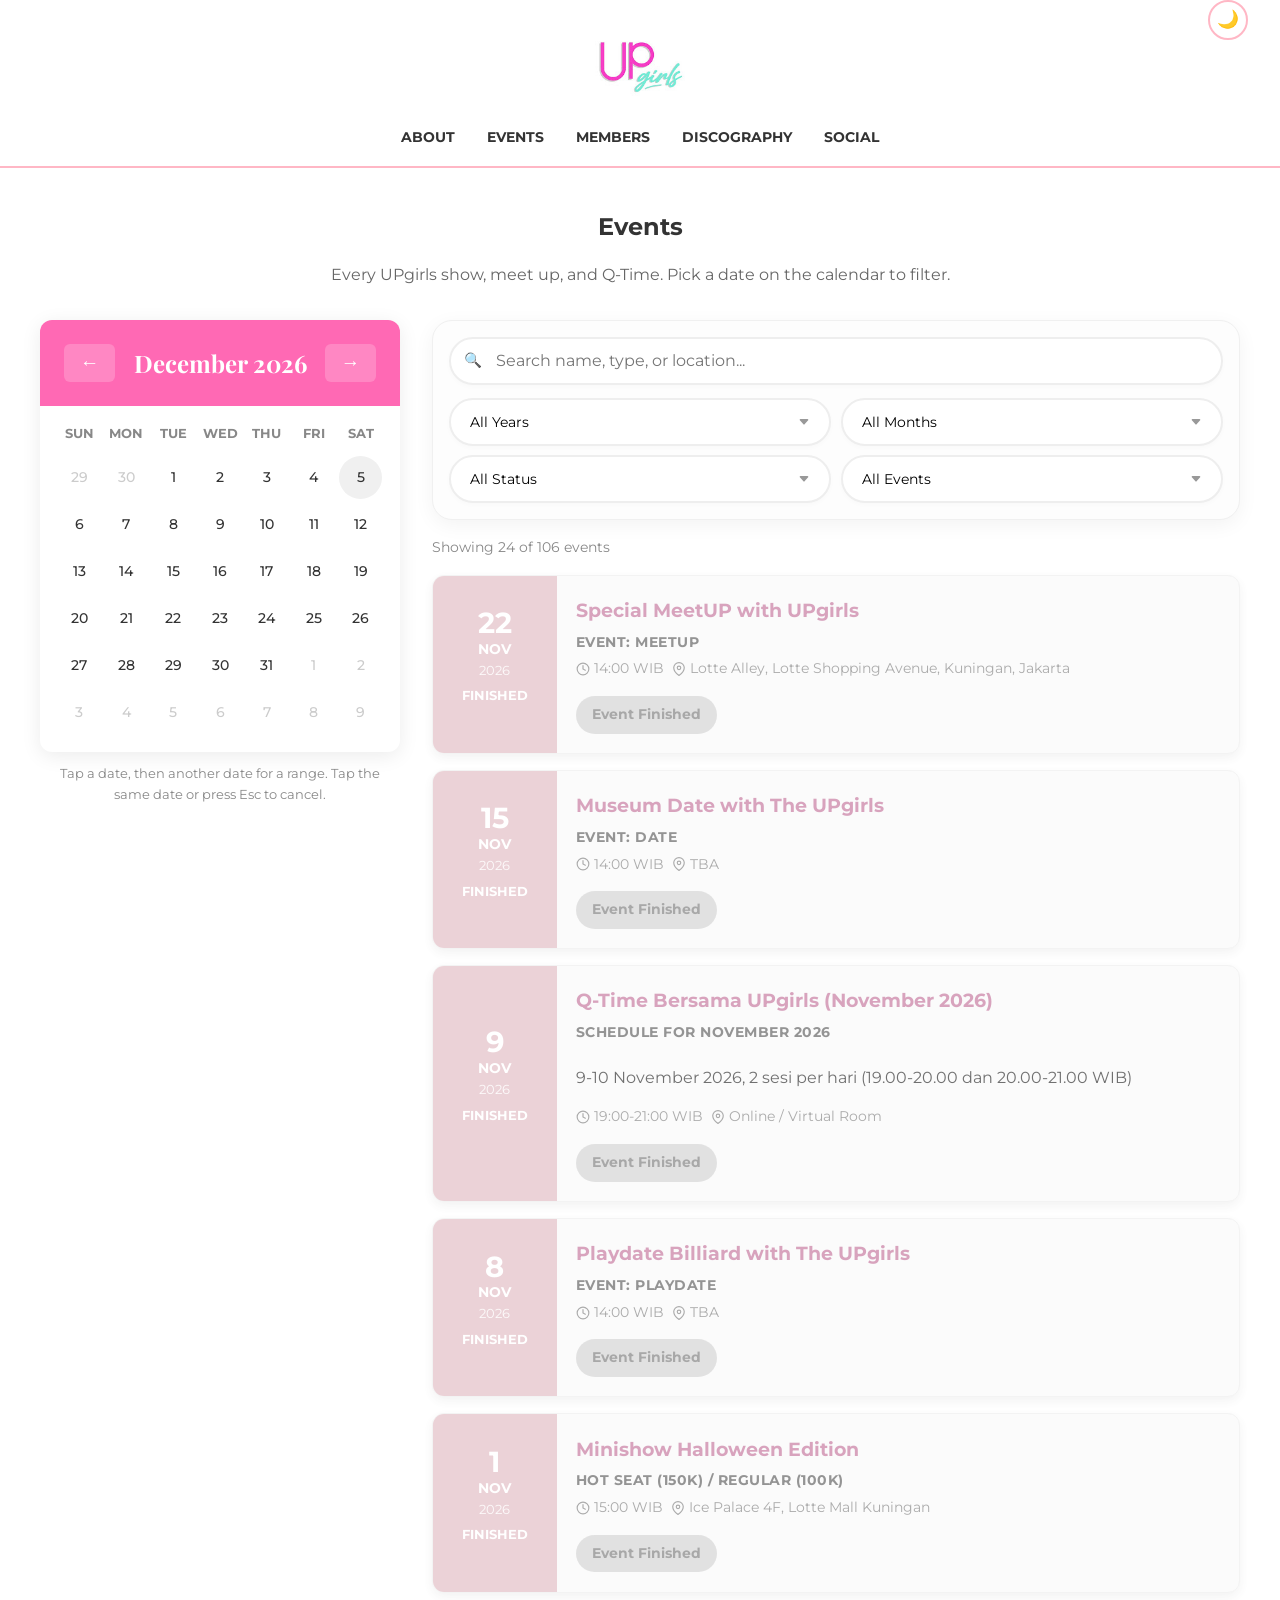
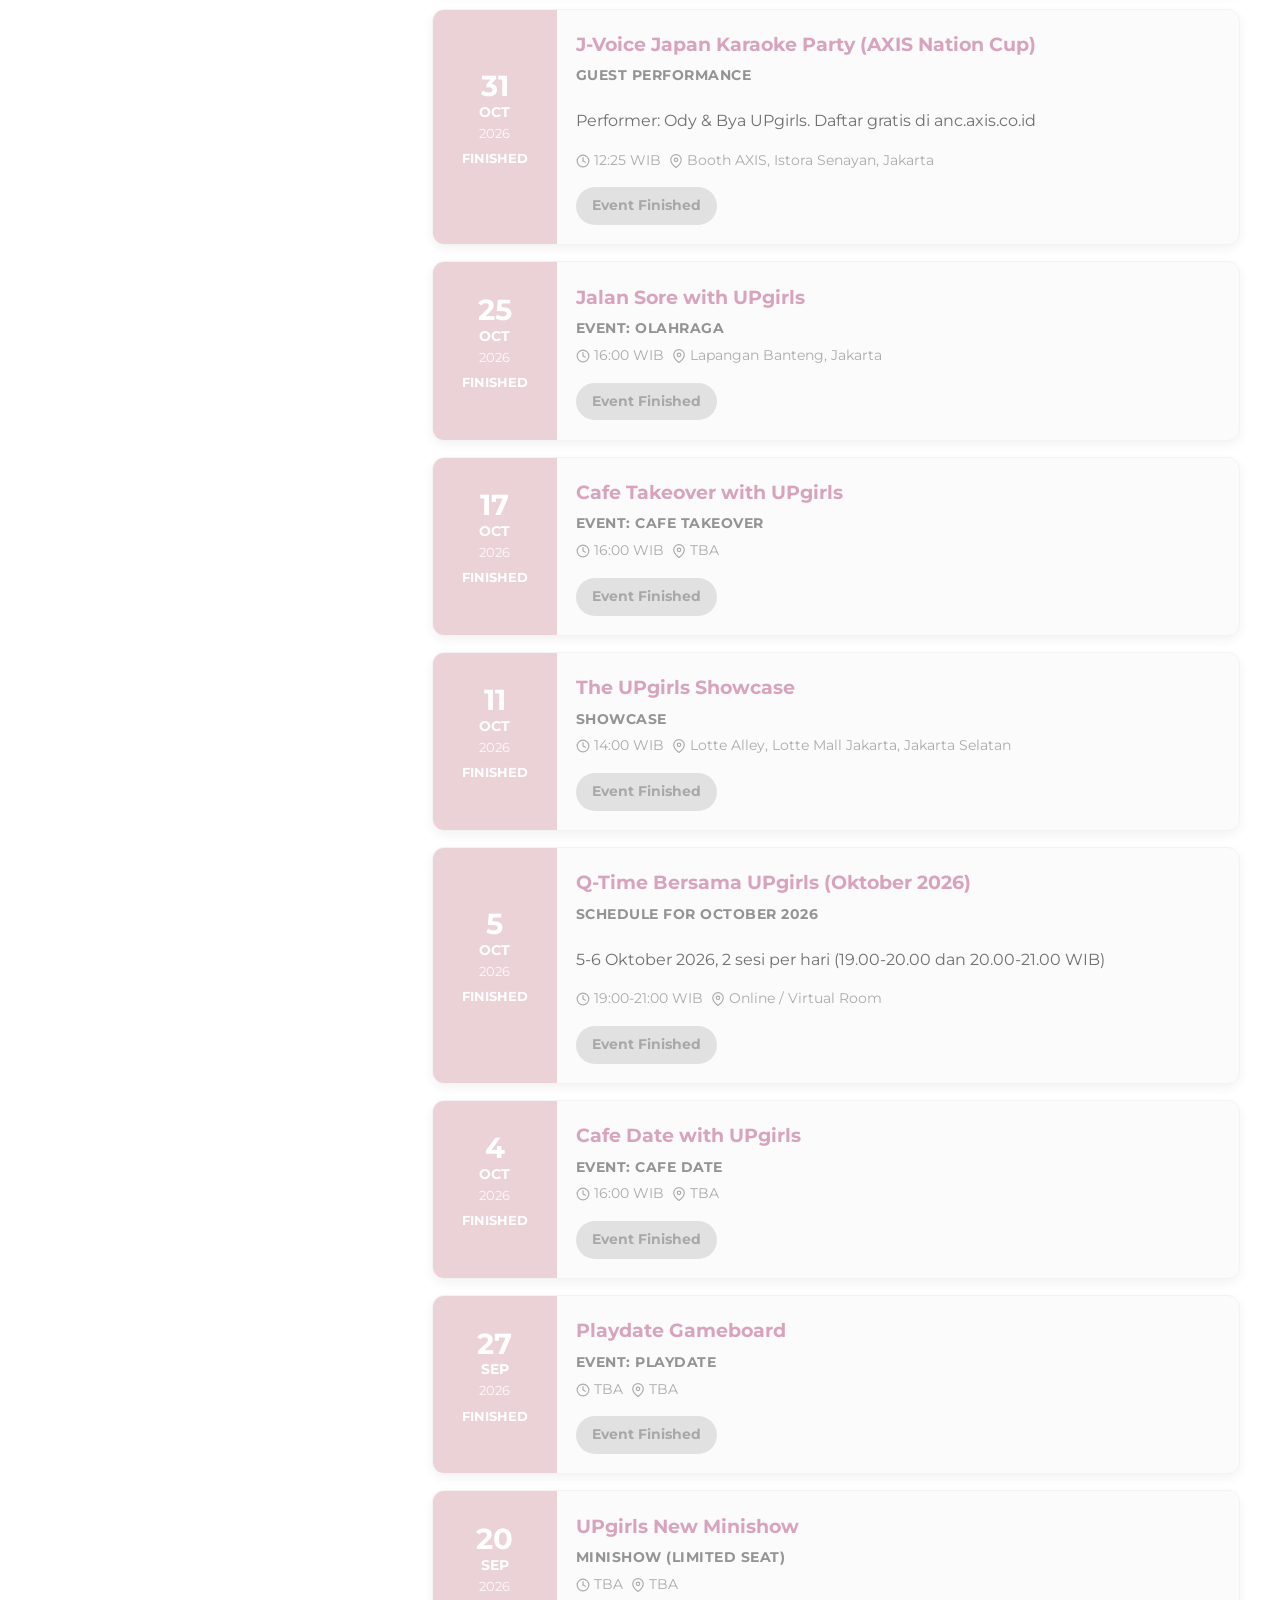
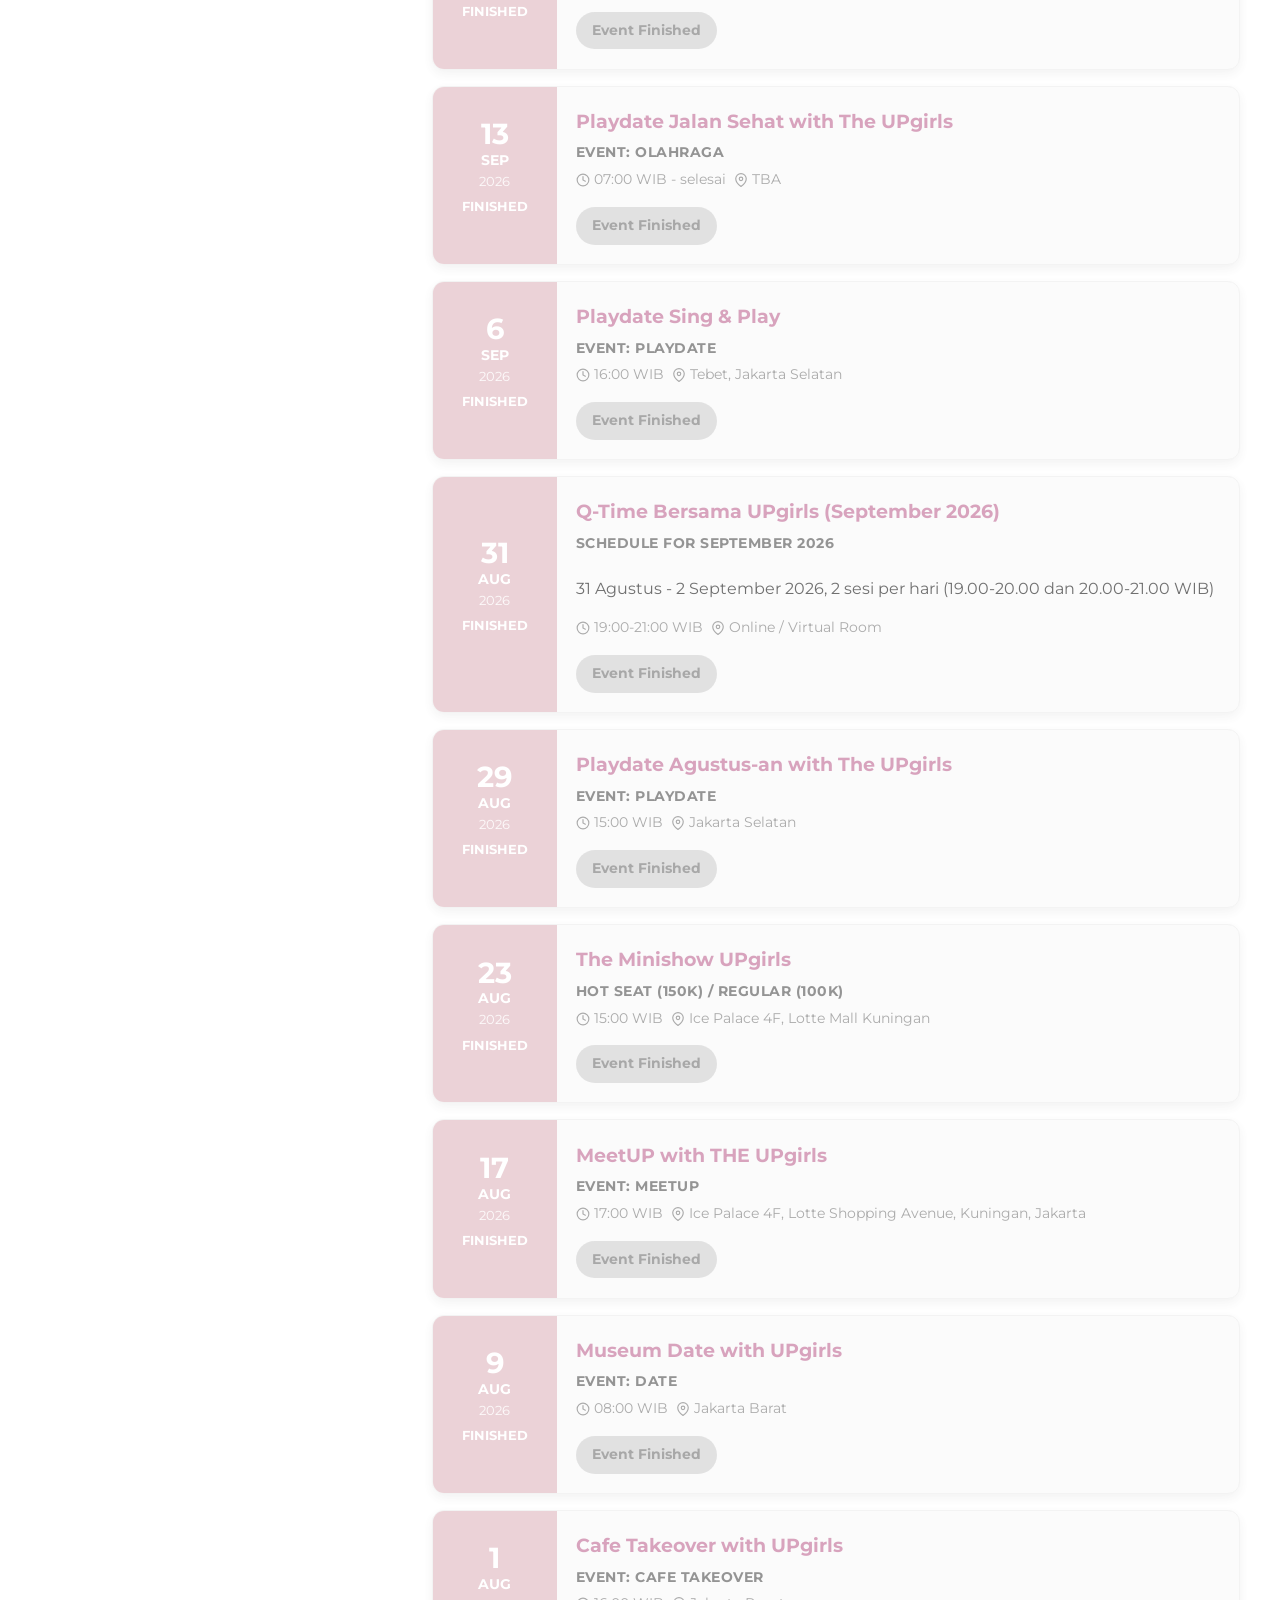
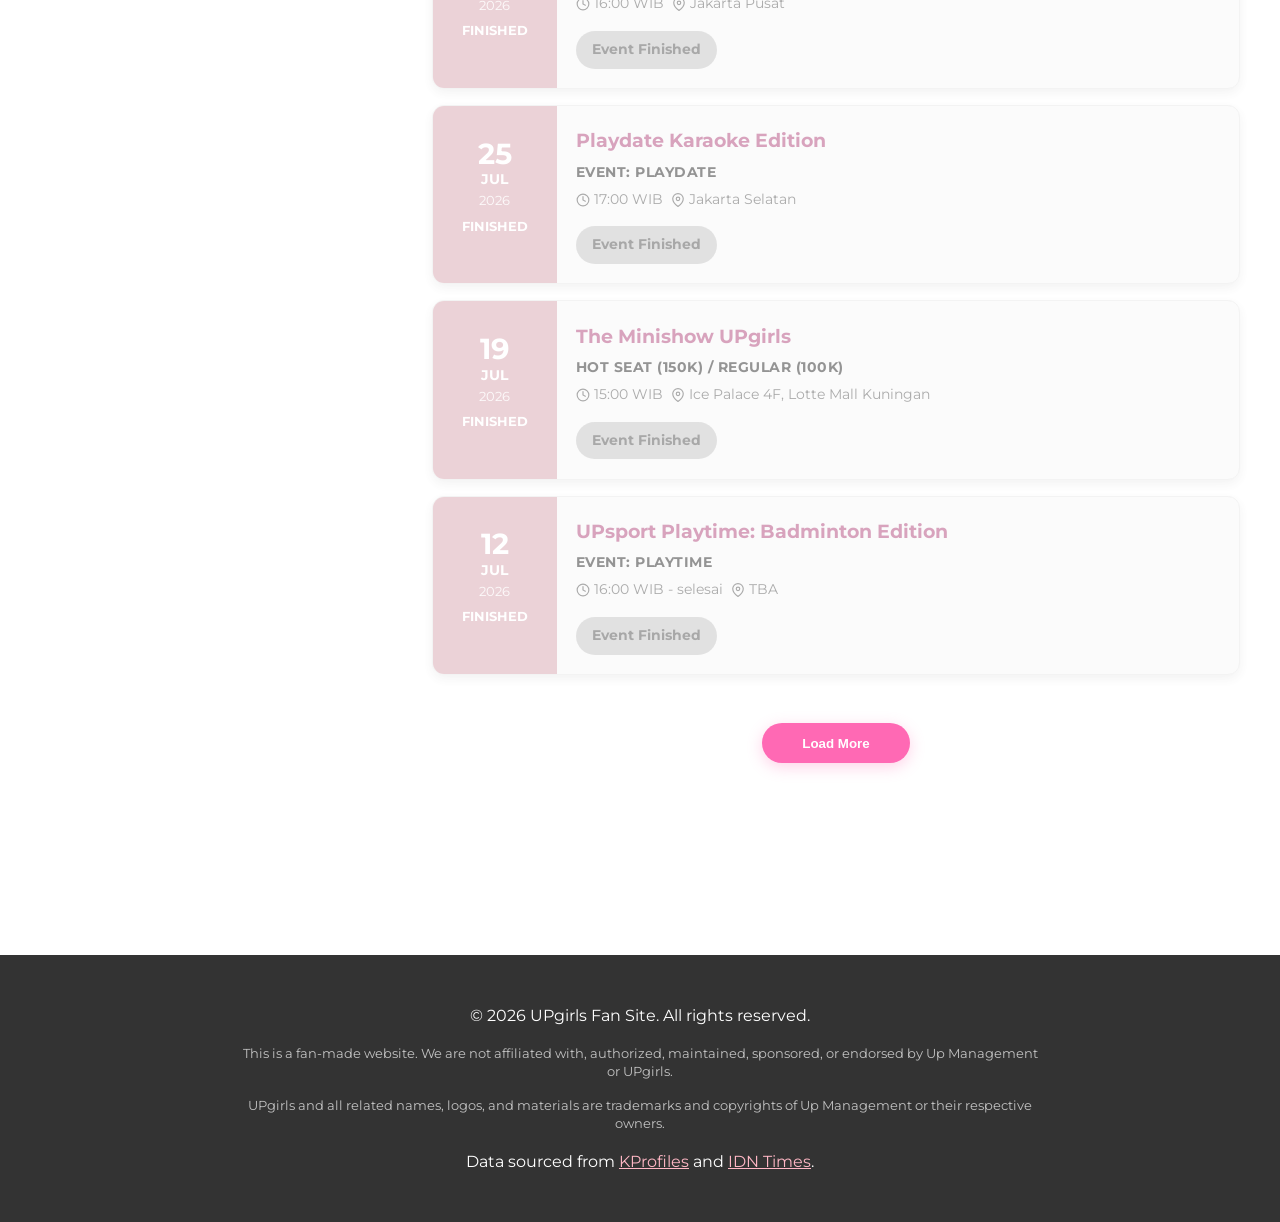
==== commit 63cfe4d3: "Redesign events page: calendar beside the list - Single-month calendar on the left (sticky), filters" ====
--- a/all-events.html
+++ b/all-events.html
@@ -38,60 +38,63 @@
         </div>
     </header>
 
-    <main class="container page-content">
-        <div class="back-link">
-            <a href="index.html#shows">&larr; Back to Events</a>
-        </div>
+    <main class="container page-content events-page">
+        <section id="all-events-section">
+            <h2 class="section-title">Events</h2>
+            <p class="section-subtitle">Every UPgirls show, meet up, and Q-Time. Pick a date on the calendar to filter.</p>
 
-        <section id="all-events-section">
-            <h2 class="section-title">Event Calendar</h2>
-            <p class="section-subtitle">Check our schedule for upcoming and past events. Click a date to see its events, then click another date (or drag across dates) to see a range. Click the same date, press Esc, or use Clear to cancel.</p>
-            
-            <div id="calendar-container" class="calendar-wrapper">
-                <div class="calendar-header">
-                    <button id="prev-month">&larr;</button>
-                    <h3 id="current-month-year">Month Year</h3>
-                    <button id="next-month">&rarr;</button>
+            <div class="events-layout">
+                <aside class="events-calendar">
+                    <div id="calendar-container" class="calendar-wrapper">
+                        <div class="calendar-header">
+                            <button id="prev-month" aria-label="Previous month">&larr;</button>
+                            <h3 id="current-month-year">Month Year</h3>
+                            <button id="next-month" aria-label="Next month">&rarr;</button>
+                        </div>
+                        <div id="multi-calendar-view" class="multi-calendar-view">
+                            <!-- Calendar is loaded here via JS -->
+                        </div>
+                    </div>
+                    <p class="calendar-hint">Tap a date, then another date for a range. Tap the same date or press Esc to cancel.</p>
+                    <div id="date-filter" class="date-filter" style="display: none;">
+                        <span id="date-filter-text"></span>
+                        <small id="date-filter-hint" class="date-filter-hint"></small>
+                        <div class="date-filter-actions">
+                            <button type="button" id="date-filter-see" class="see-events">See events ↓</button>
+                            <button type="button" id="date-filter-clear">✕ Clear</button>
+                        </div>
+                    </div>
+                </aside>
+
+                <div class="events-main">
+                    <div class="controls">
+                        <div class="search-box">
+                            <input type="text" id="event-search" placeholder="Search name, type, or location..." aria-label="Search events">
+                        </div>
+                        <div class="filter-sort-box">
+                            <select id="event-year-filter" aria-label="Filter by year"></select>
+                            <select id="event-month-filter" aria-label="Filter by month"></select>
+                            <select id="event-status-filter" aria-label="Filter by status">
+                                <option value="all">All Status</option>
+                                <option value="upcoming">Upcoming</option>
+                                <option value="finished">Finished</option>
+                            </select>
+                            <select id="event-type-filter" aria-label="Filter by type">
+                                <option value="all">All Events</option>
+                                <option value="audition">🎤 Auditions</option>
+                                <option value="performance">🎭 Shows</option>
+                            </select>
+                        </div>
+                    </div>
+                    <p id="events-count" class="events-count" aria-live="polite"></p>
+
+                    <div id="shows-list" class="shows-grid">
+                        <!-- Shows will be loaded here via JS -->
+                    </div>
+                    <div class="shows-view-all">
+                        <button type="button" id="events-load-more" class="view-all-link" style="display: none;">Load More</button>
+                    </div>
                 </div>
-                <div id="multi-calendar-view" class="multi-calendar-view">
-                    <!-- Calendars will be loaded here via JS -->
-                </div>
-            </div>
-
-            <h2 class="section-title" style="margin-top: 4rem;">All Events List</h2>
-            <p class="section-subtitle">A complete history of UPgirls performances and upcoming shows.</p>
-            
-            <div class="controls" style="margin-bottom: 1rem;">
-                <div class="search-box">
-                    <input type="text" id="event-search" placeholder="Search events by name, type, or location..." aria-label="Search events">
-                </div>
-                <div class="filter-sort-box">
-                    <select id="event-year-filter" aria-label="Filter by year"></select>
-                    <select id="event-month-filter" aria-label="Filter by month"></select>
-                    <select id="event-status-filter" aria-label="Filter by status">
-                        <option value="all">All Status</option>
-                        <option value="upcoming">Upcoming</option>
-                        <option value="finished">Finished</option>
-                    </select>
-                    <select id="event-type-filter" aria-label="Filter by type">
-                        <option value="all">All Events</option>
-                        <option value="audition">🎤 Auditions</option>
-                        <option value="performance">🎭 Shows</option>
-                    </select>
-                </div>
-            </div>
-            <div id="date-filter" class="date-filter" style="display: none;">
-                <span id="date-filter-text"></span>
-                <small id="date-filter-hint" class="date-filter-hint"></small>
-                <button type="button" id="date-filter-clear">✕ Clear</button>
-            </div>
-            <p id="events-count" class="events-count" aria-live="polite"></p>
-
-            <div id="shows-list" class="shows-grid">
-                <!-- Shows will be loaded here via JS -->
-            </div>
-            <div class="shows-view-all">
-                <button type="button" id="events-load-more" class="view-all-link" style="display: none;">Load More</button>
             </div>
         </section>
     </main>
--- a/styles.css
+++ b/styles.css
@@ -1627,3 +1627,143 @@
 .date-filter-hint:empty {
     display: none;
 }
+
+/* =========================================================
+   Events page: calendar on the left, list on the right
+   ========================================================= */
+
+.events-page {
+    padding-top: 2rem;
+}
+
+.events-page .section-title {
+    margin-top: 0;
+    text-align: center;
+    border-bottom: none;
+    margin-bottom: 0.5rem;
+}
+
+.events-page .section-subtitle {
+    margin-bottom: 2rem;
+}
+
+.events-layout {
+    display: grid;
+    grid-template-columns: 360px minmax(0, 1fr);
+    gap: 2rem;
+    align-items: start;
+}
+
+.events-calendar {
+    position: sticky;
+    top: 110px;
+}
+
+.events-calendar .calendar-wrapper {
+    margin: 0;
+}
+
+.calendar-header h3 {
+    border-bottom: none;
+    margin: 0;
+    padding: 0;
+}
+
+.events-calendar .multi-calendar-view {
+    display: block;
+    padding: 0.5rem 1rem 1rem;
+    overflow: visible;
+}
+
+.events-calendar .calendar-grid {
+    min-width: 0;
+}
+
+.calendar-hint {
+    font-size: 0.8rem;
+    color: #888;
+    text-align: center;
+    margin: 0.8rem 0.5rem;
+}
+
+.events-calendar .date-filter {
+    flex-direction: column;
+    gap: 0.4rem;
+    margin: 0.8rem 0 0;
+    padding: 0.8rem 1rem;
+    border-radius: 16px;
+    text-align: center;
+}
+
+.date-filter-actions {
+    display: flex;
+    gap: 0.5rem;
+    justify-content: center;
+}
+
+.see-events {
+    display: none;
+}
+
+.events-main .controls {
+    flex-direction: column;
+    align-items: stretch;
+    gap: 0.8rem;
+    padding: 1rem;
+    margin: 0 0 1rem;
+}
+
+.events-main .search-box {
+    flex: none;
+}
+
+.events-main .filter-sort-box {
+    display: grid;
+    grid-template-columns: 1fr 1fr;
+    gap: 0.6rem;
+    flex: none;
+}
+
+.events-main .filter-sort-box select {
+    min-width: 0;
+}
+
+.events-main .shows-grid {
+    grid-template-columns: 1fr;
+    gap: 1rem;
+}
+
+.events-main .events-count {
+    text-align: left;
+    margin-bottom: 1rem;
+}
+
+@media (max-width: 992px) {
+    .events-layout {
+        grid-template-columns: 1fr;
+    }
+
+    .events-calendar {
+        position: static;
+        max-width: 420px;
+        margin: 0 auto;
+    }
+
+    .see-events {
+        display: inline-block;
+    }
+}
+
+.events-calendar .month-grid-header {
+    display: none;
+}
+
+#all-events-section {
+    padding-top: 0.5rem;
+}
+
+/* Keep the selection ring visible on days that already have events (also past ones) */
+.calendar-day.has-event.past-event.selected,
+.calendar-day.has-event.selected {
+    box-shadow: 0 0 0 3px var(--primary-pink);
+}
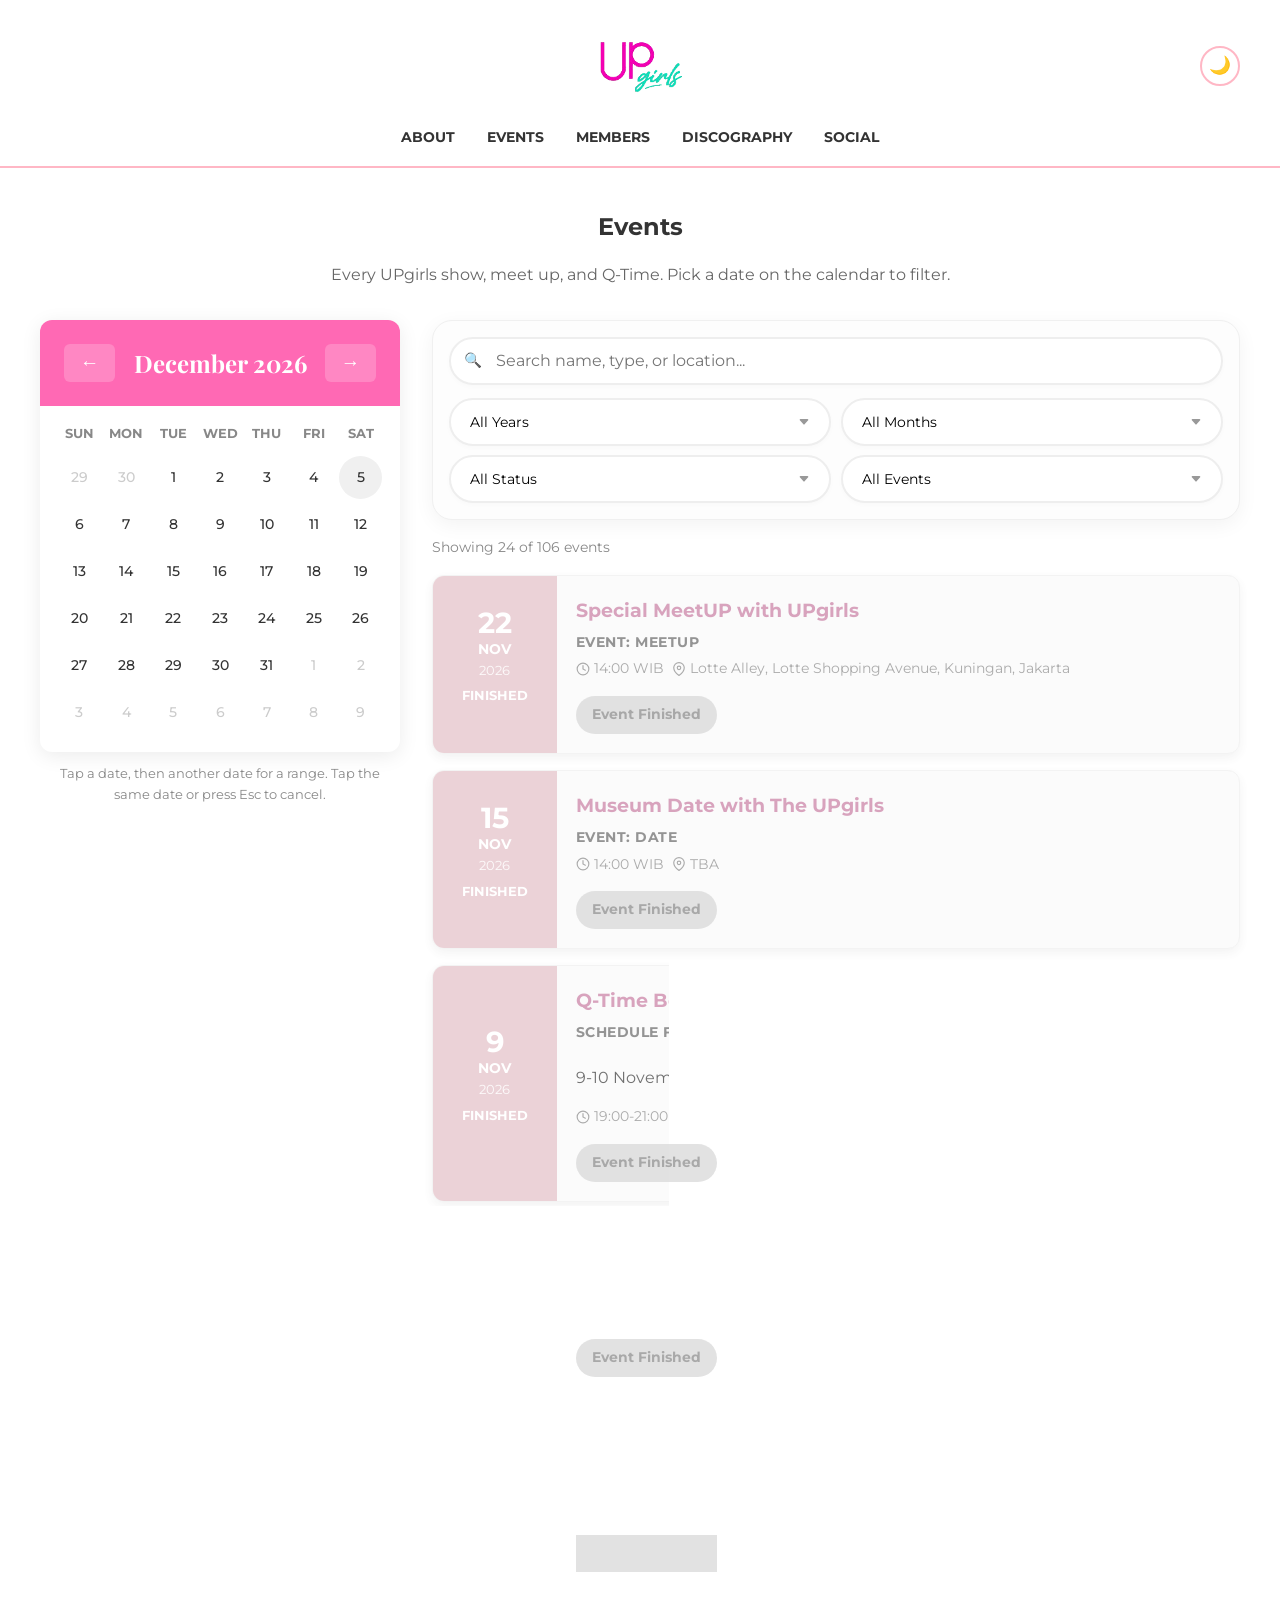
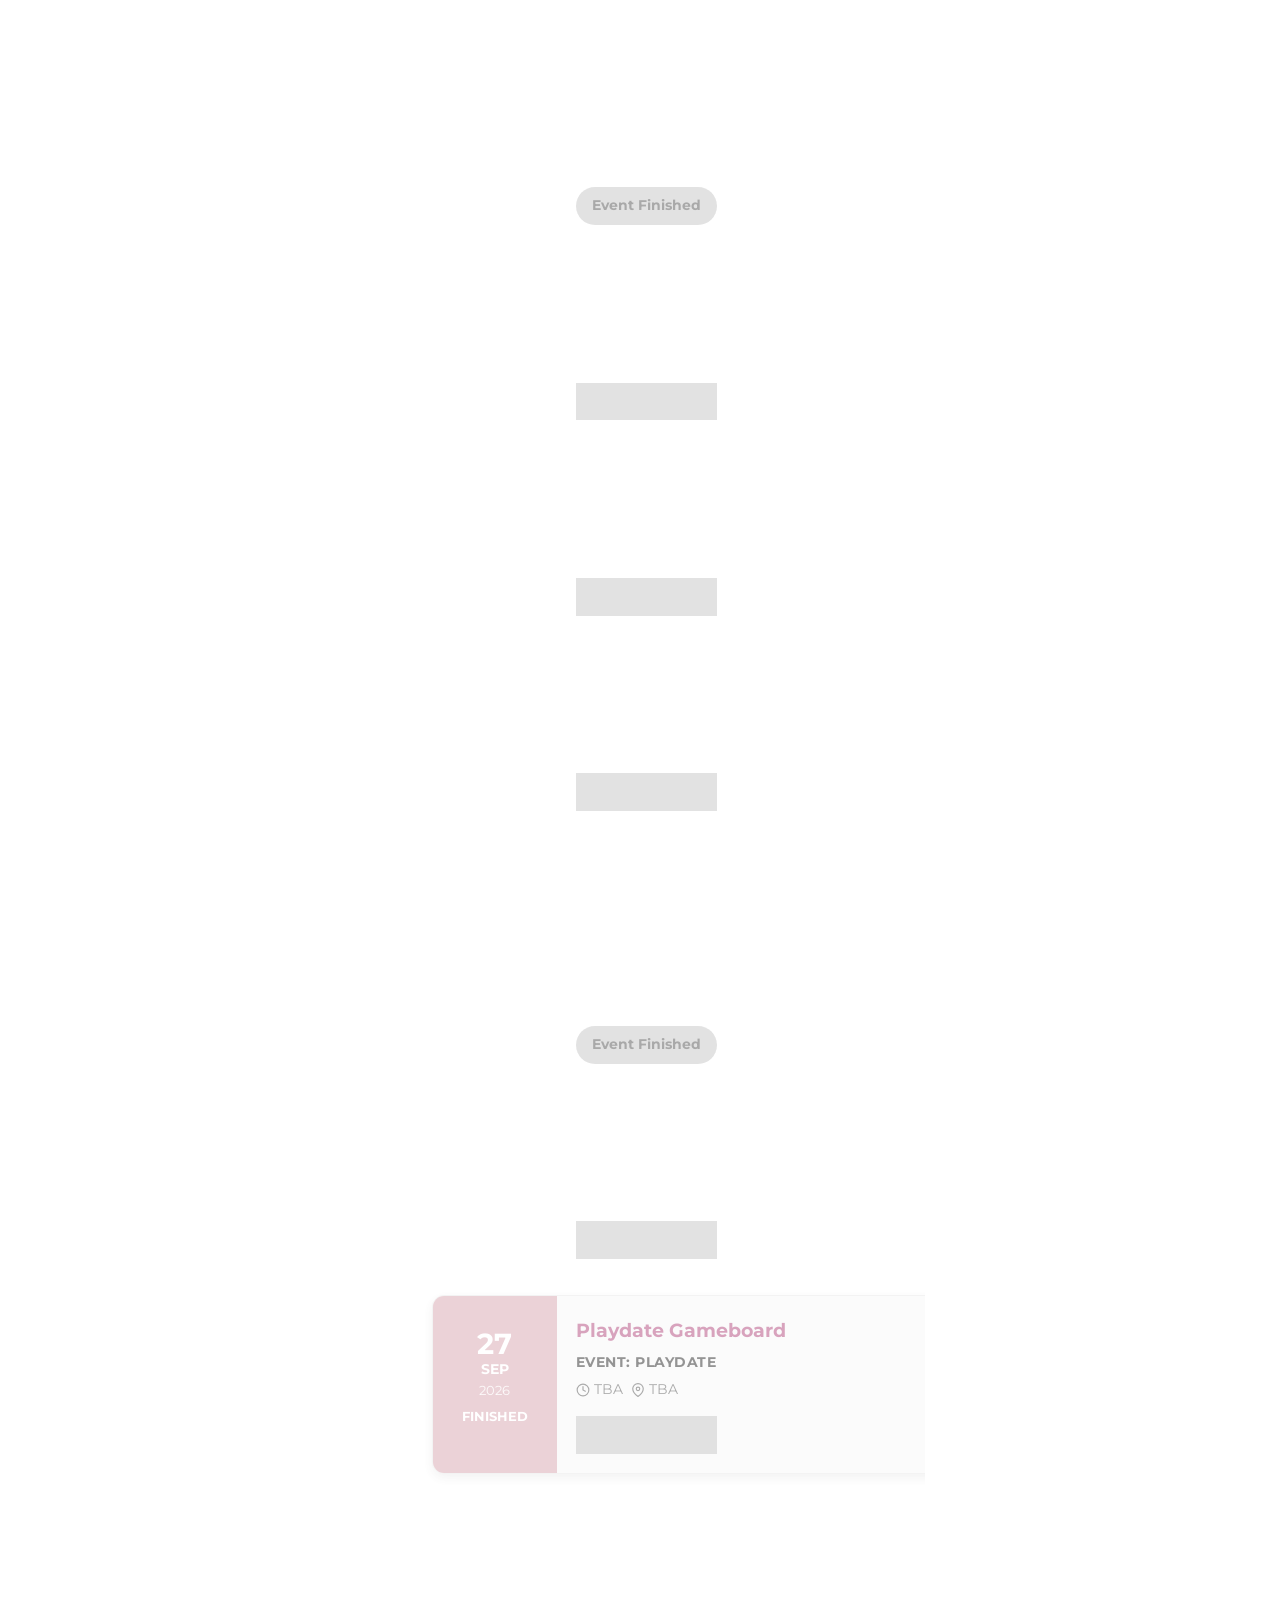
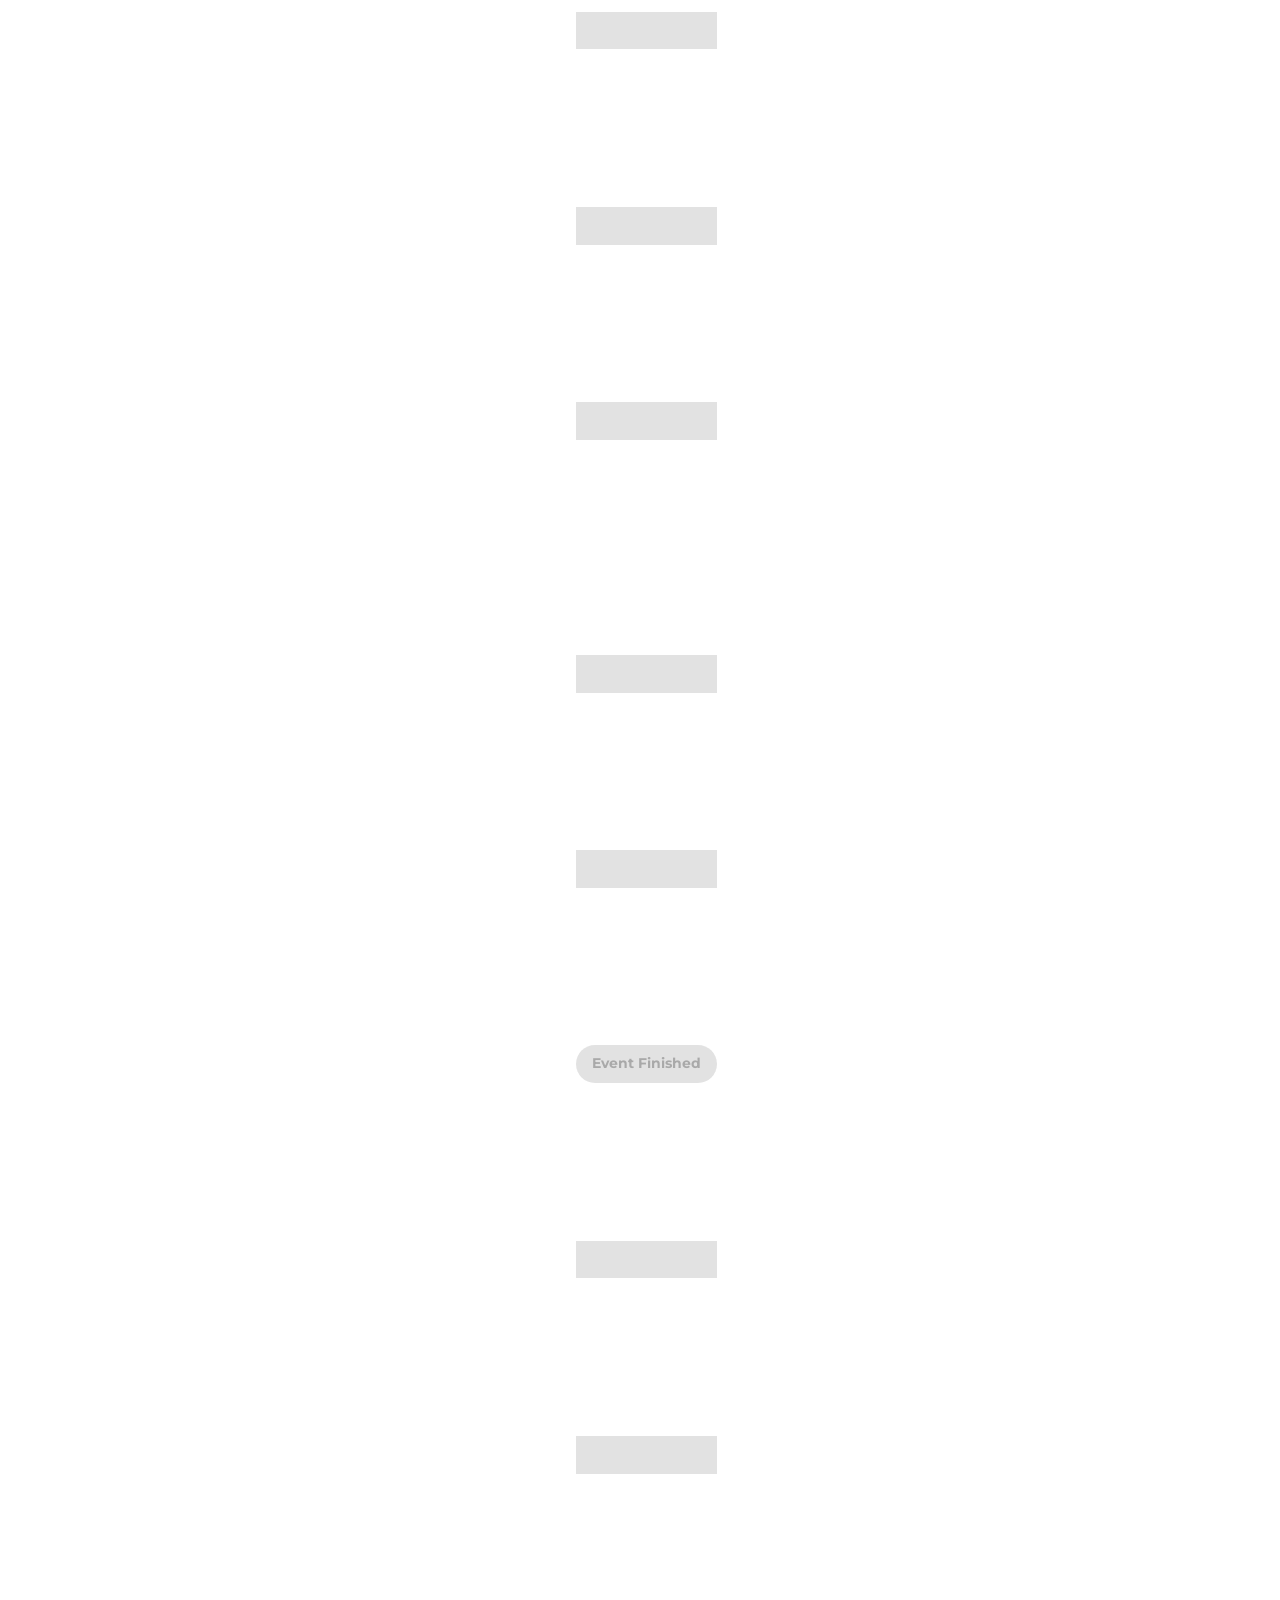
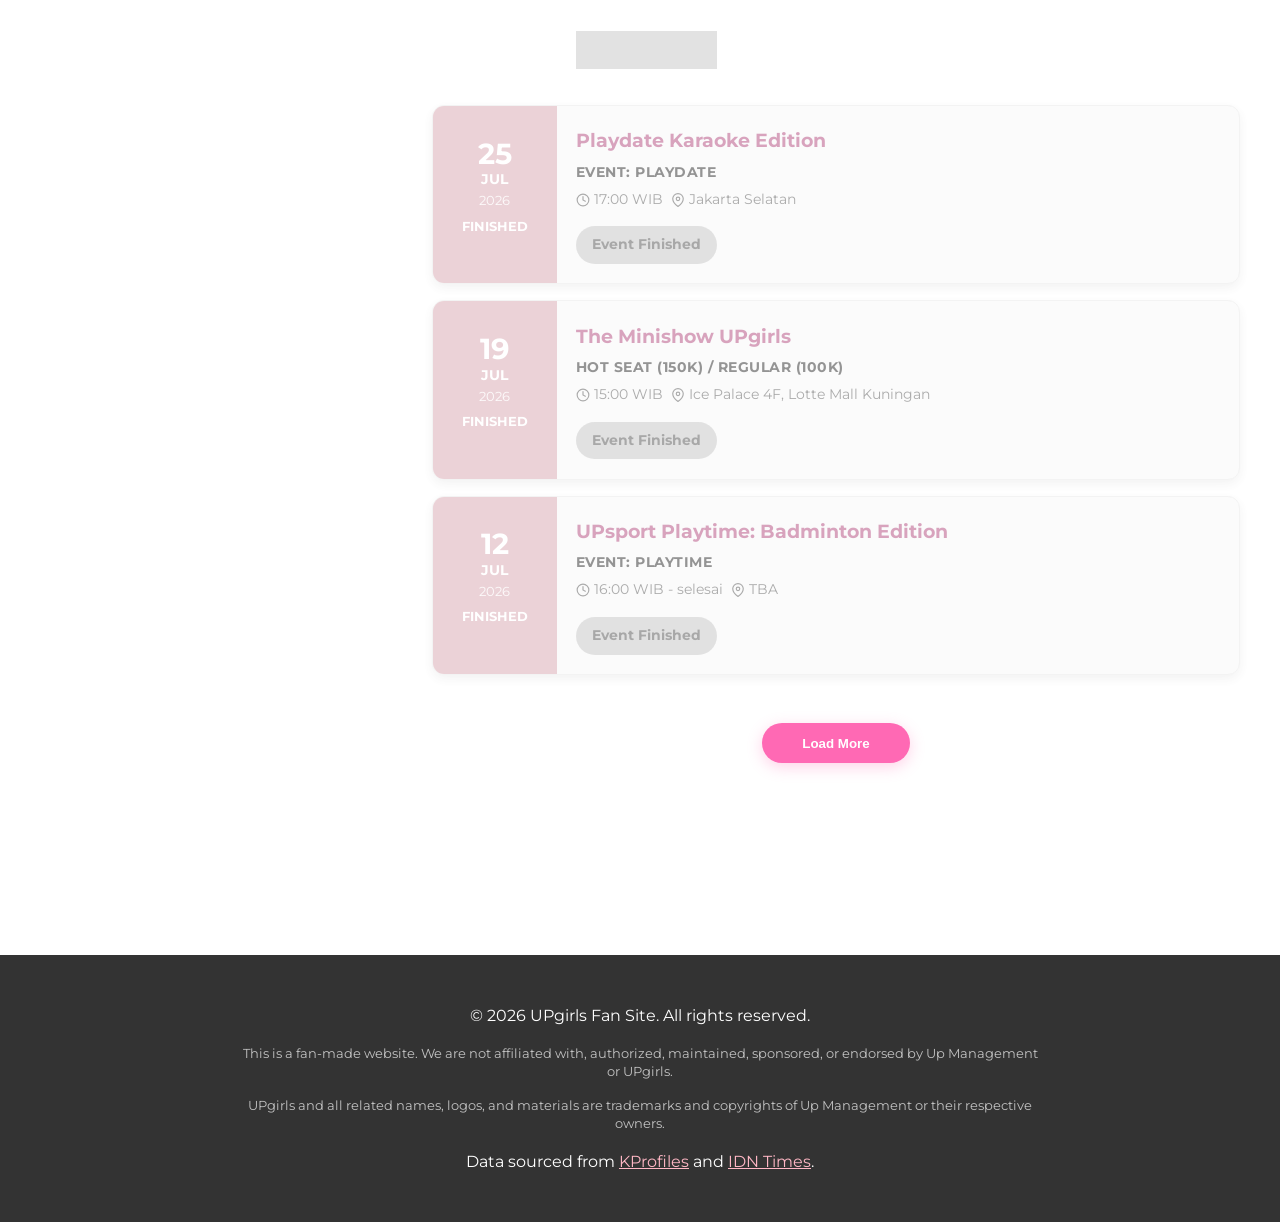
==== commit bdbd2db2: "Fix dark mode logo and toggle, make selected calendar day visible - Replace white-background JPG log" ====
--- a/all-events.html
+++ b/all-events.html
@@ -13,7 +13,7 @@
     <meta property="og:url" content="https://starxgazer.github.io/upgirls/all-events.html">
     <meta property="og:image" content="https://starxgazer.github.io/upgirls/images/UPgirls_All_Member.jpg">
     <meta name="twitter:card" content="summary_large_image">
-    <link rel="icon" href="images/UPgirls_Logo.jpg">
+    <link rel="icon" href="images/UPgirls_Logo.png">
     <script>try{var t=localStorage.getItem('theme');if(t){document.documentElement.dataset.theme=t}else if(window.matchMedia('(prefers-color-scheme: dark)').matches){document.documentElement.dataset.theme='dark'}}catch(e){}</script>
     <link rel="stylesheet" href="styles.css">
     <link rel="preconnect" href="https://fonts.googleapis.com">
@@ -24,7 +24,7 @@
     <header class="scrolled">
         <div class="container">
             <h1 class="logo-container"><a href="index.html" style="text-decoration: none; color: inherit; display: flex; align-items: center; flex-direction: column;">
-                <img src="images/UPgirls_Logo.jpg" alt="UPgirls Logo" class="header-logo">
+                <img src="images/UPgirls_Logo.png" alt="UPgirls Logo" class="header-logo">
             </a></h1>
             <nav>
                 <ul>
--- a/styles.css
+++ b/styles.css
@@ -1404,14 +1404,15 @@
 }
 
 /* Theme toggle */
-header .container {
+.logo-container {
     position: relative;
 }
 
 .theme-toggle {
     position: absolute;
-    top: 0;
-    right: 2rem;
+    top: 50%;
+    right: 0;
+    transform: translateY(-50%);
     background: transparent;
     border: 2px solid var(--primary-color);
     border-radius: 50%;
@@ -1424,13 +1425,12 @@
 }
 
 .theme-toggle:hover {
-    transform: scale(1.1);
+    transform: translateY(-50%) scale(1.1);
     background: rgba(255, 183, 197, 0.25);
 }
 
 @media (max-width: 768px) {
     .theme-toggle {
-        right: 1rem;
         width: 34px;
         height: 34px;
         font-size: 0.95rem;
@@ -1767,3 +1767,21 @@
 .calendar-day.has-event.selected {
     box-shadow: 0 0 0 3px var(--primary-pink);
 }
+
+/* Selected day: solid deep pink, clearly different from upcoming (light pink) and past (gray) event days */
+.calendar-day.selected,
+.calendar-day.selected:not(.has-event),
+.calendar-day.has-event.selected,
+.calendar-day.has-event.past-event.selected,
+[data-theme="dark"] .calendar-day.has-event.past-event.selected {
+    background: #d81b7a;
+    color: #fff;
+    opacity: 1;
+    filter: none;
+    box-shadow: 0 0 0 3px rgba(216, 27, 122, 0.35);
+}
+
+.calendar-day.selected .event-dot,
+.calendar-day.past-event.selected .event-dot {
+    background: #fff;
+}
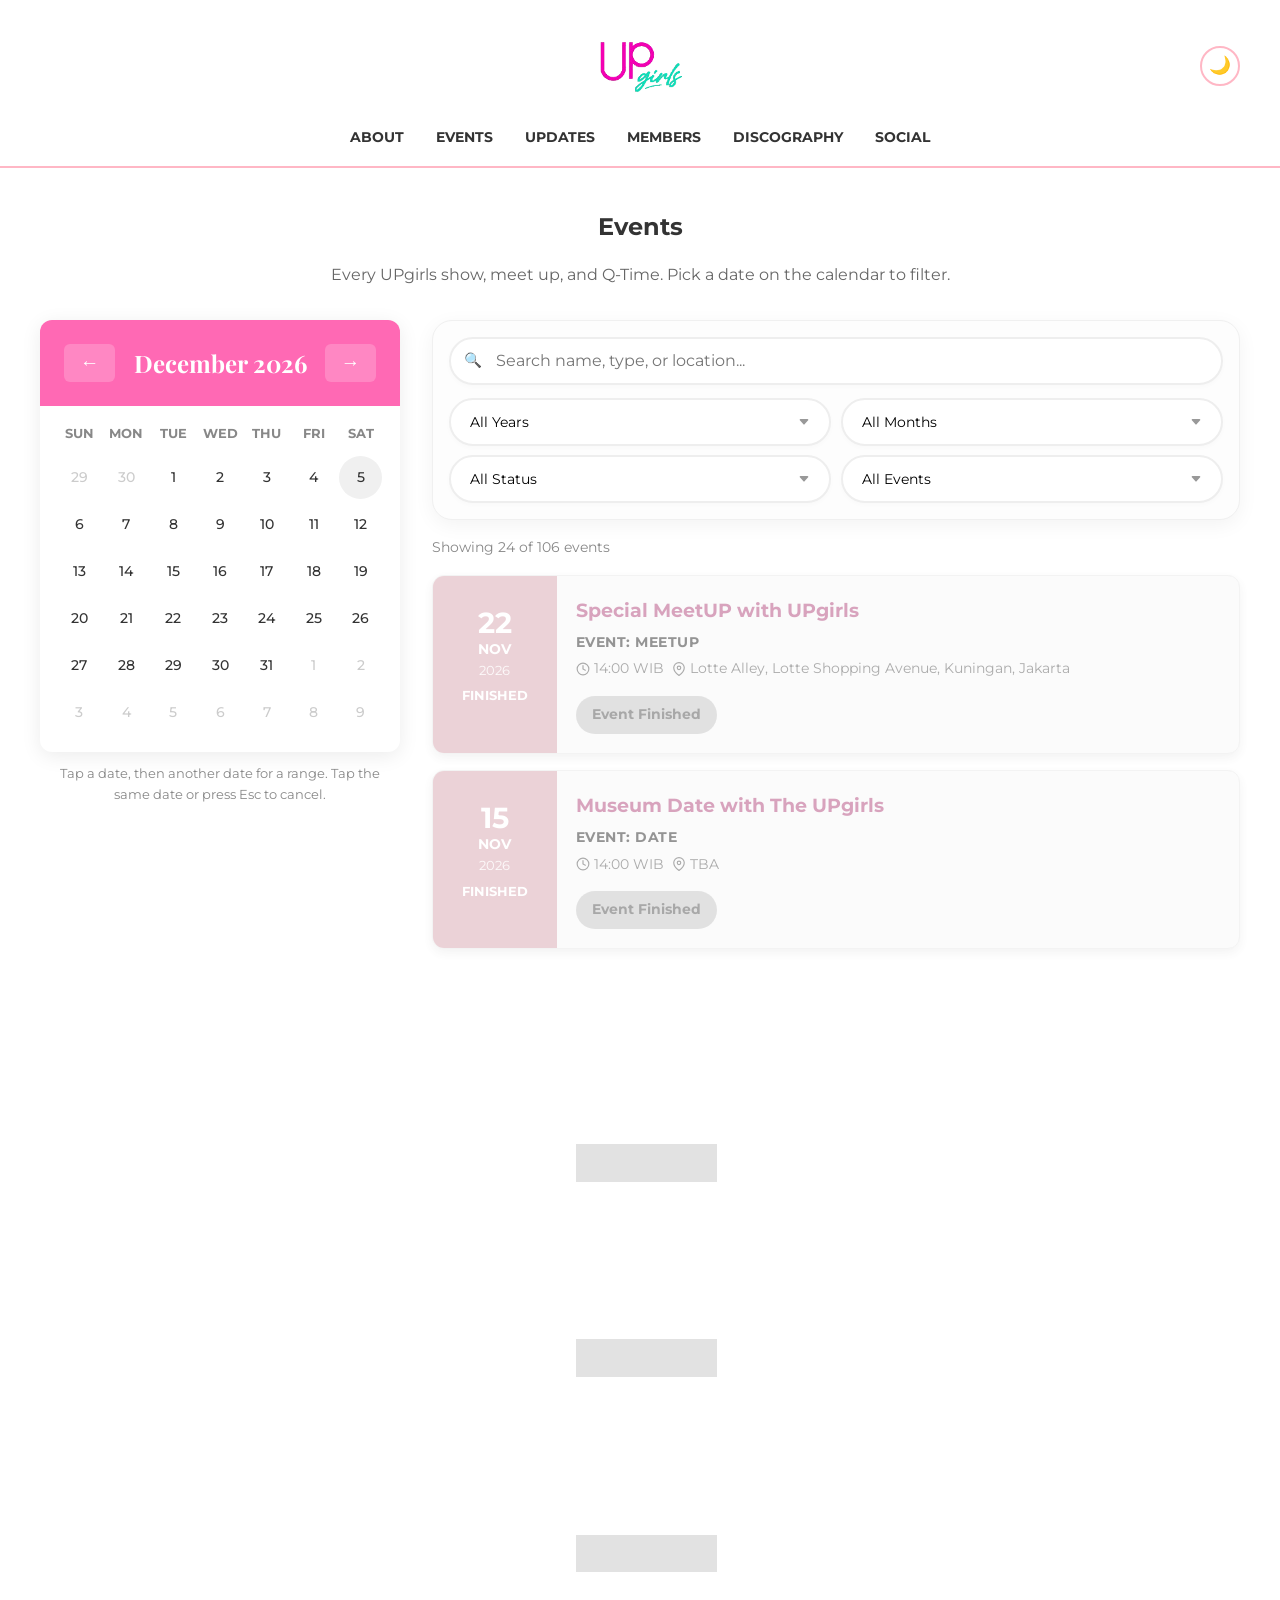
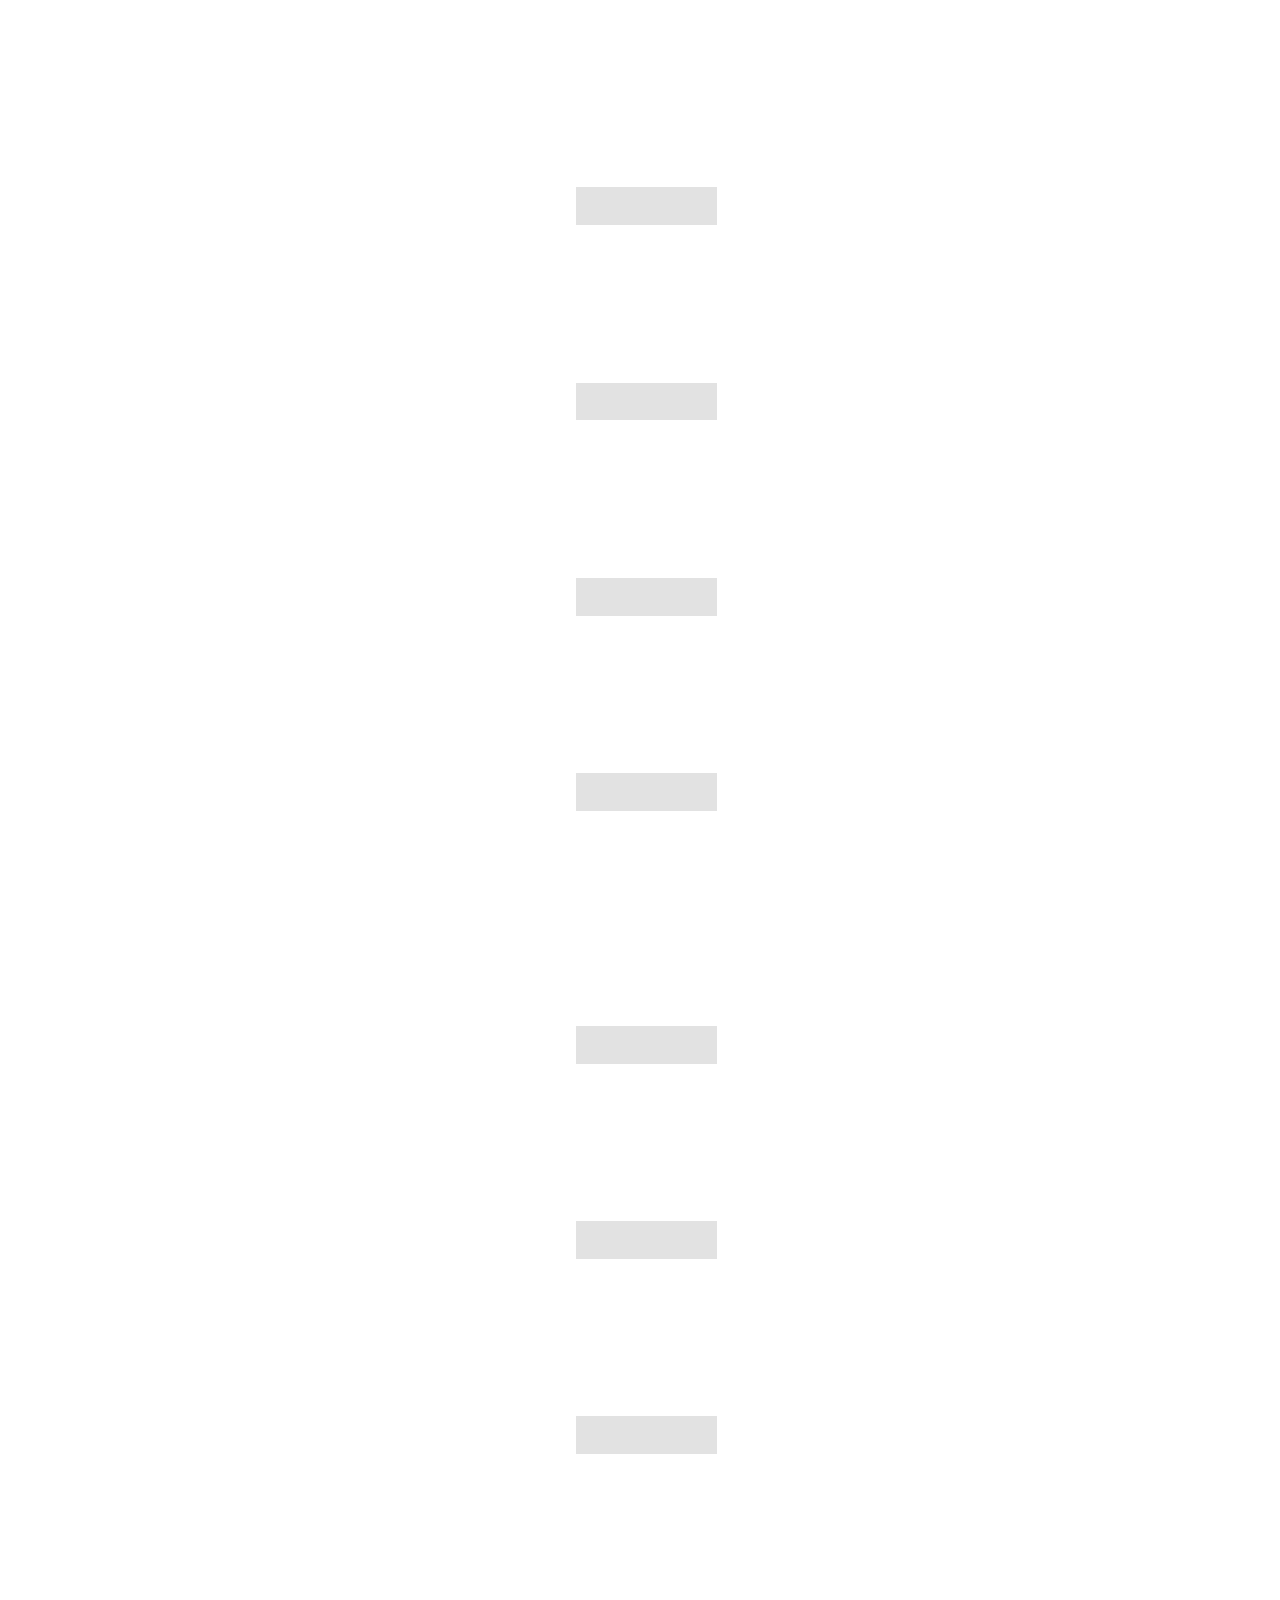
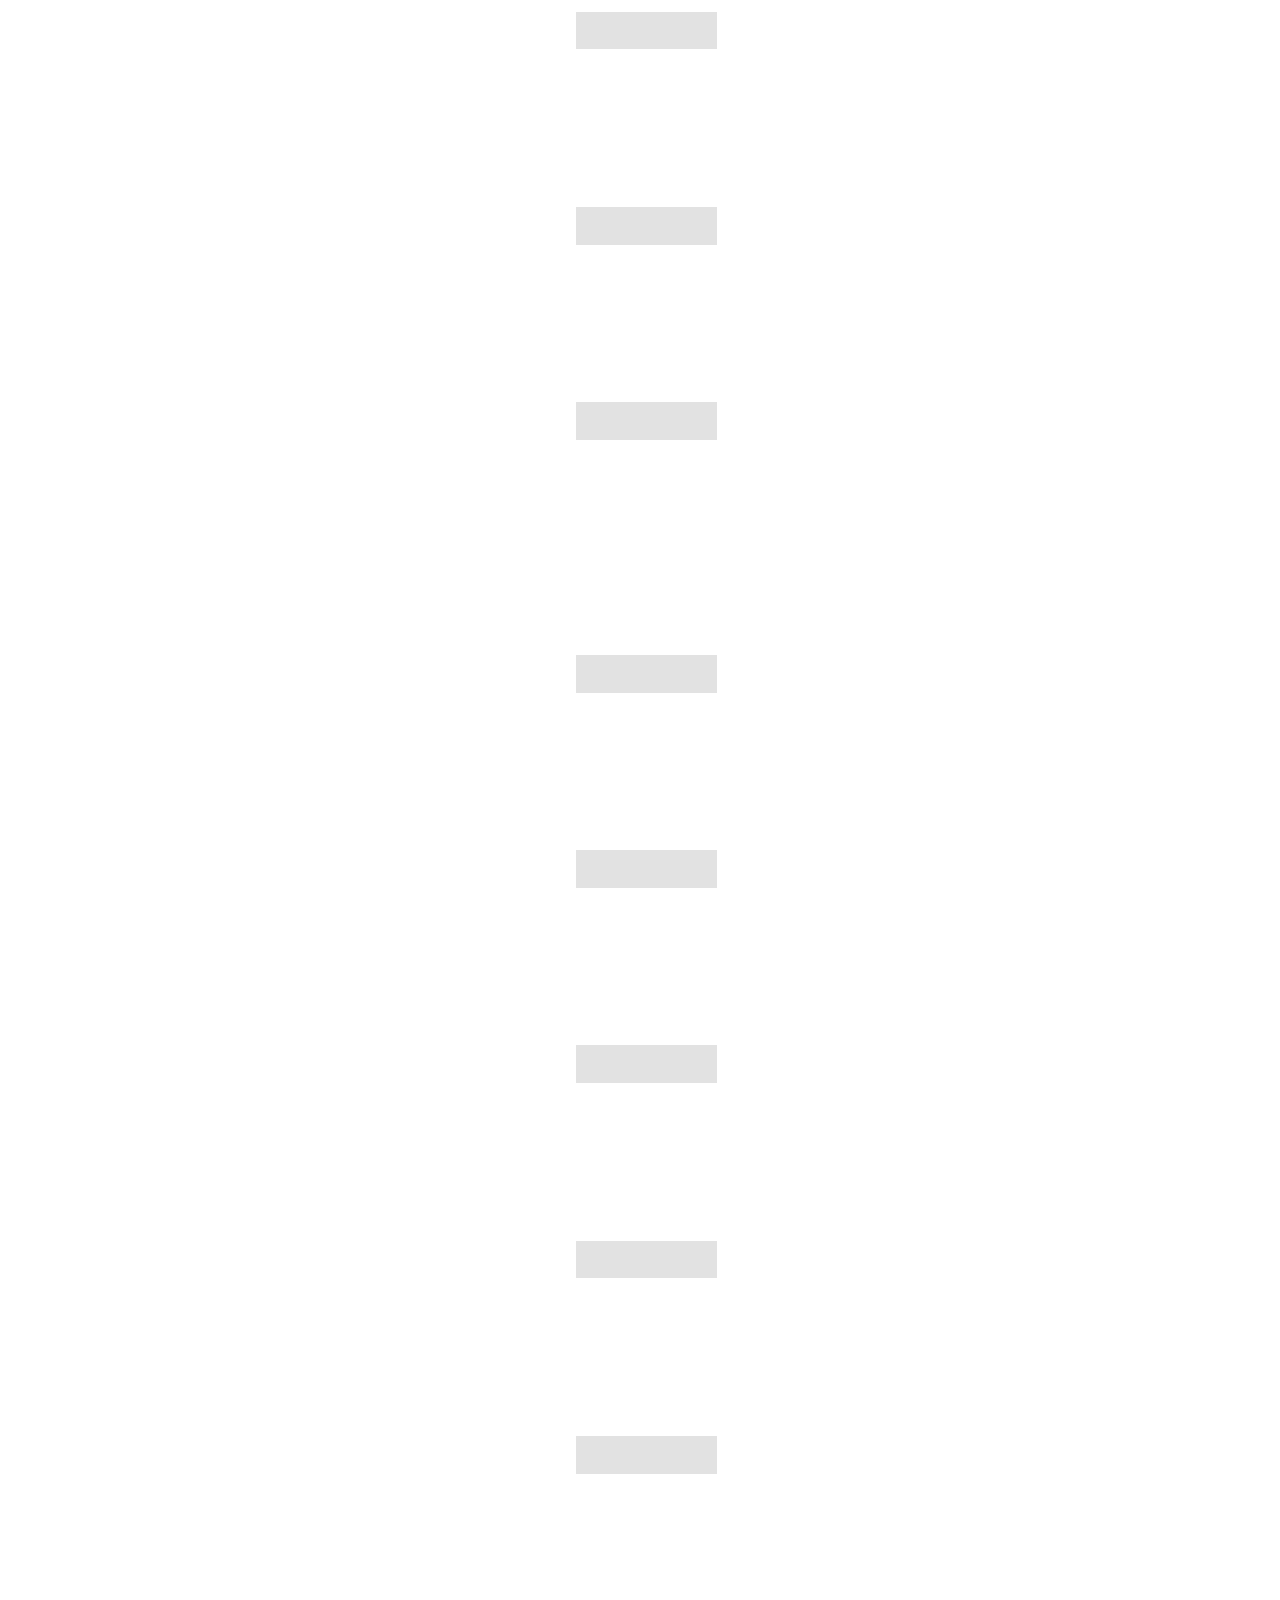
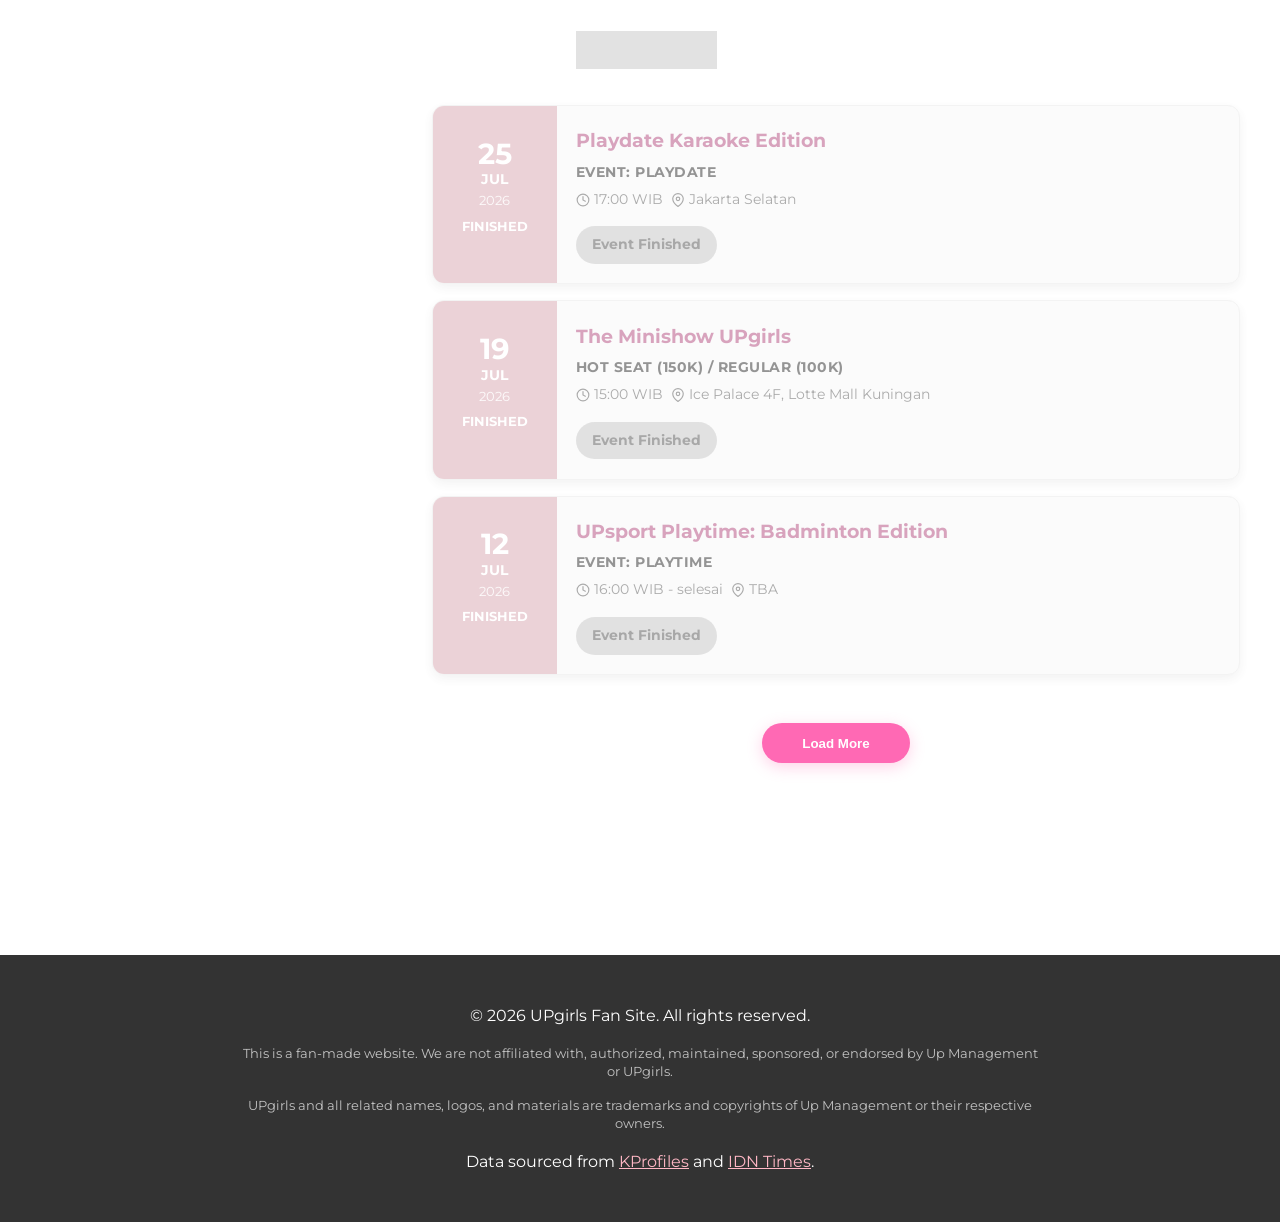
==== commit d23af94e: "Sync nav, fonts, footer, and meta across all pages - Same 6-link nav on every page (adds Updates, Ev" ====
--- a/all-events.html
+++ b/all-events.html
@@ -30,6 +30,7 @@
                 <ul>
                     <li><a href="index.html#about">About</a></li>
                     <li><a href="index.html#shows">Events</a></li>
+                    <li><a href="index.html#updates">Updates</a></li>
                     <li><a href="index.html#members">Members</a></li>
                     <li><a href="index.html#discography">Discography</a></li>
                     <li><a href="index.html#social">Social</a></li>
--- a/styles.css
+++ b/styles.css
@@ -1785,3 +1785,15 @@
 .calendar-day.past-event.selected .event-dot {
     background: #fff;
 }
+
+/* Home page: fixed header (space is reserved in script.js) so its shrinking never shifts the page */
+body:not(.subpage) header {
+    position: fixed;
+    top: 0;
+    left: 0;
+    right: 0;
+}
+
+html {
+    scroll-padding-top: 90px;
+}
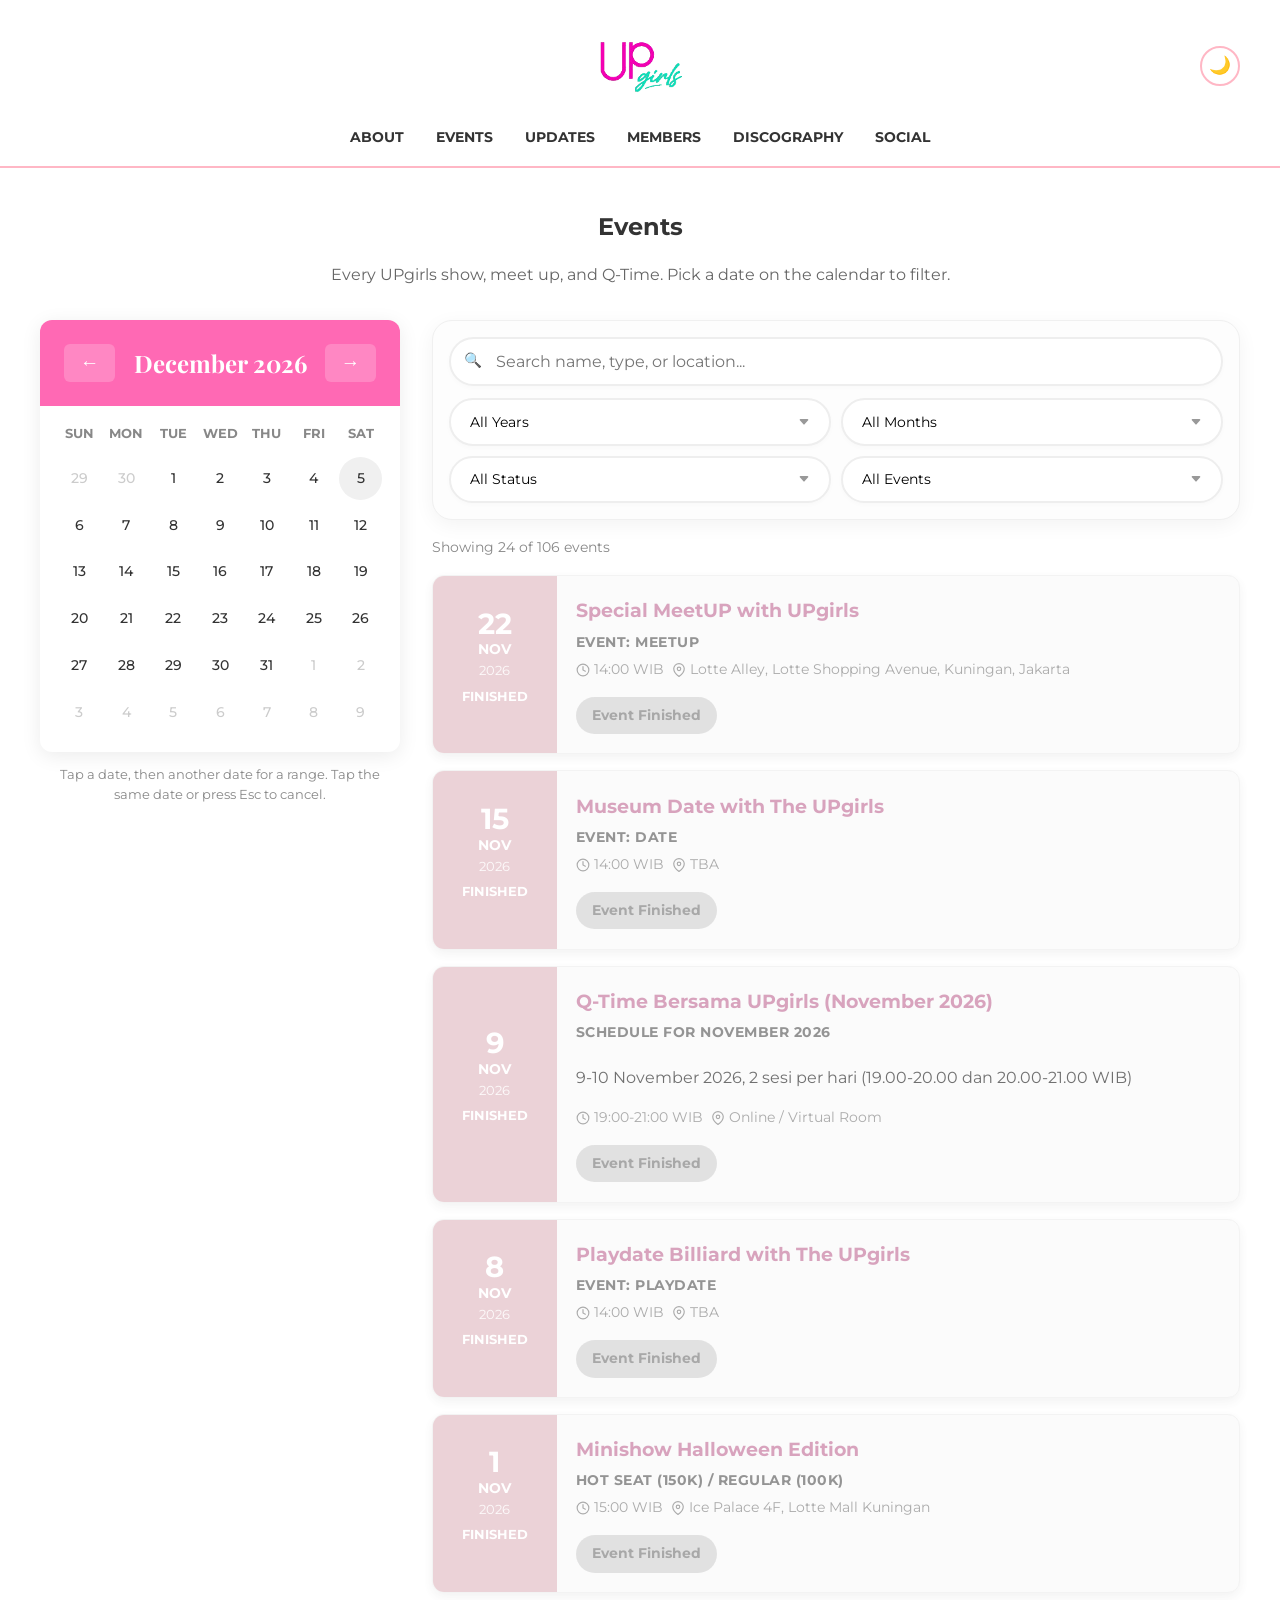
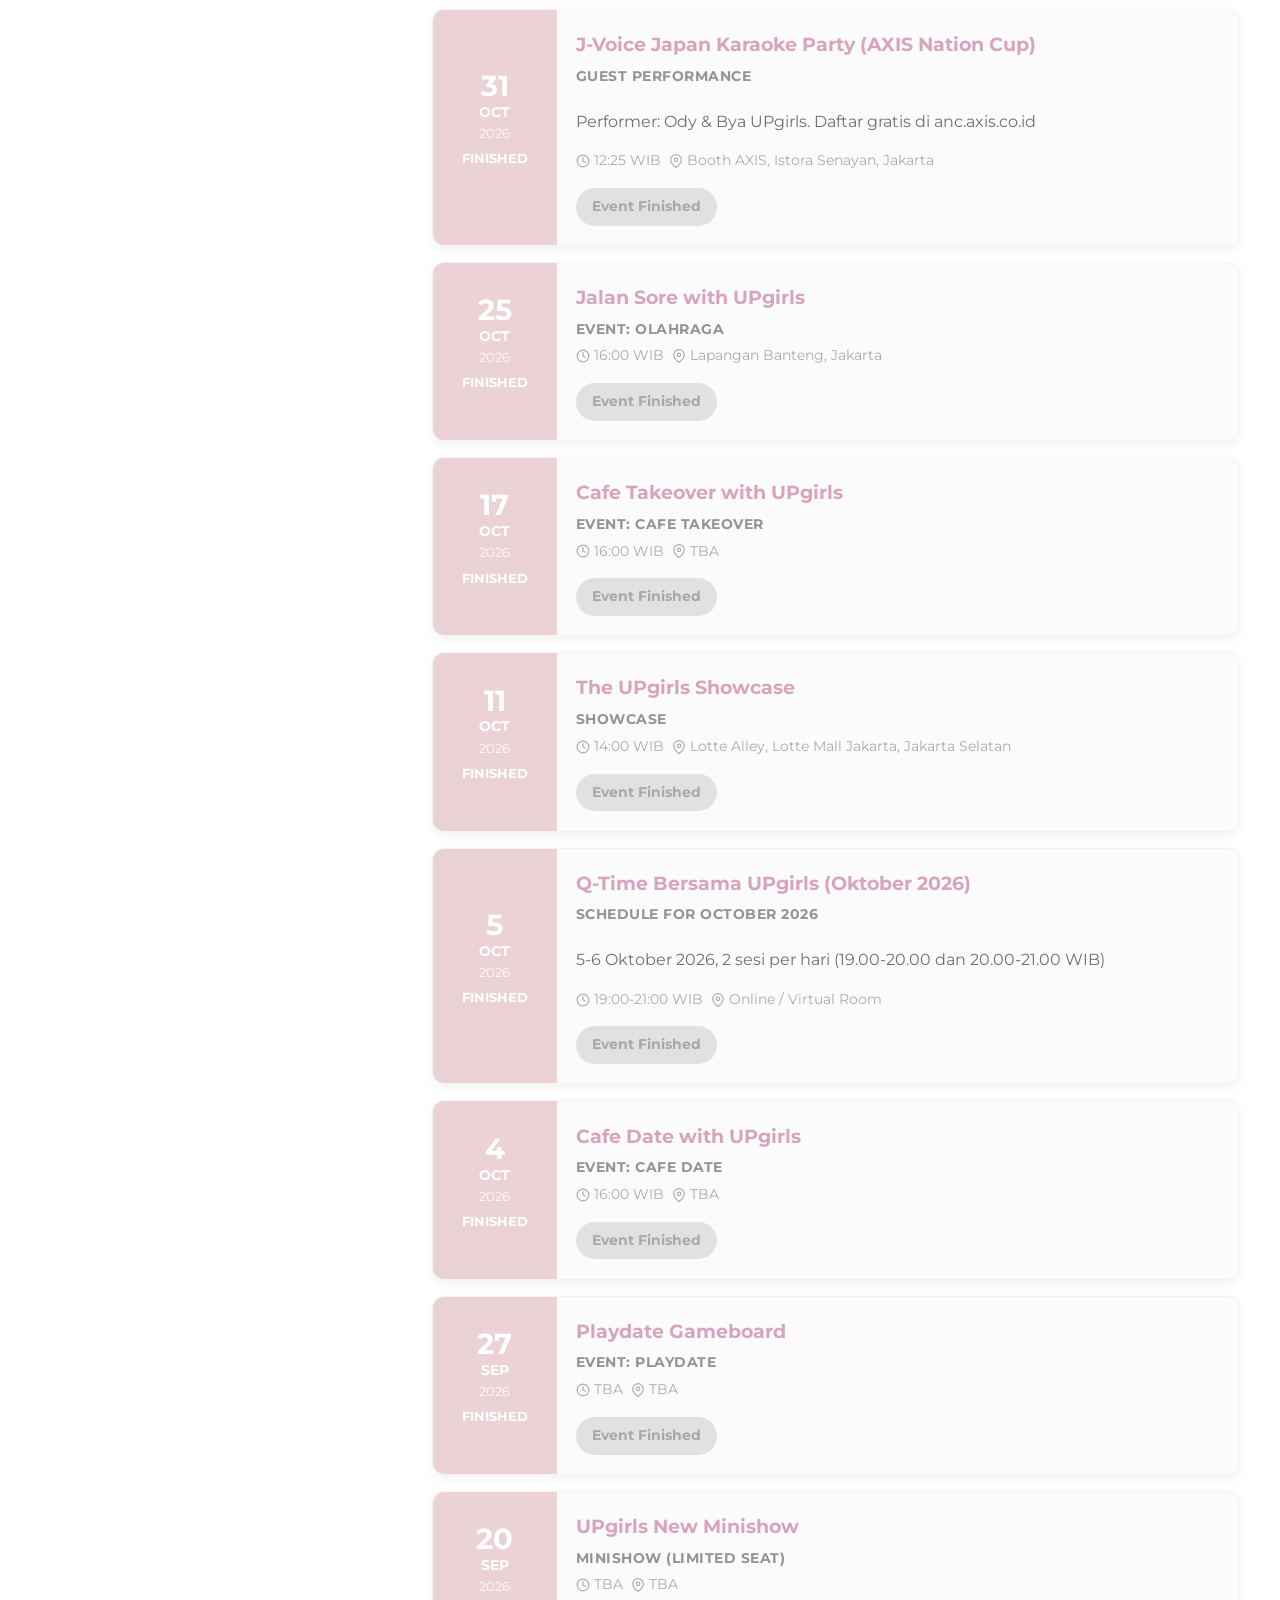
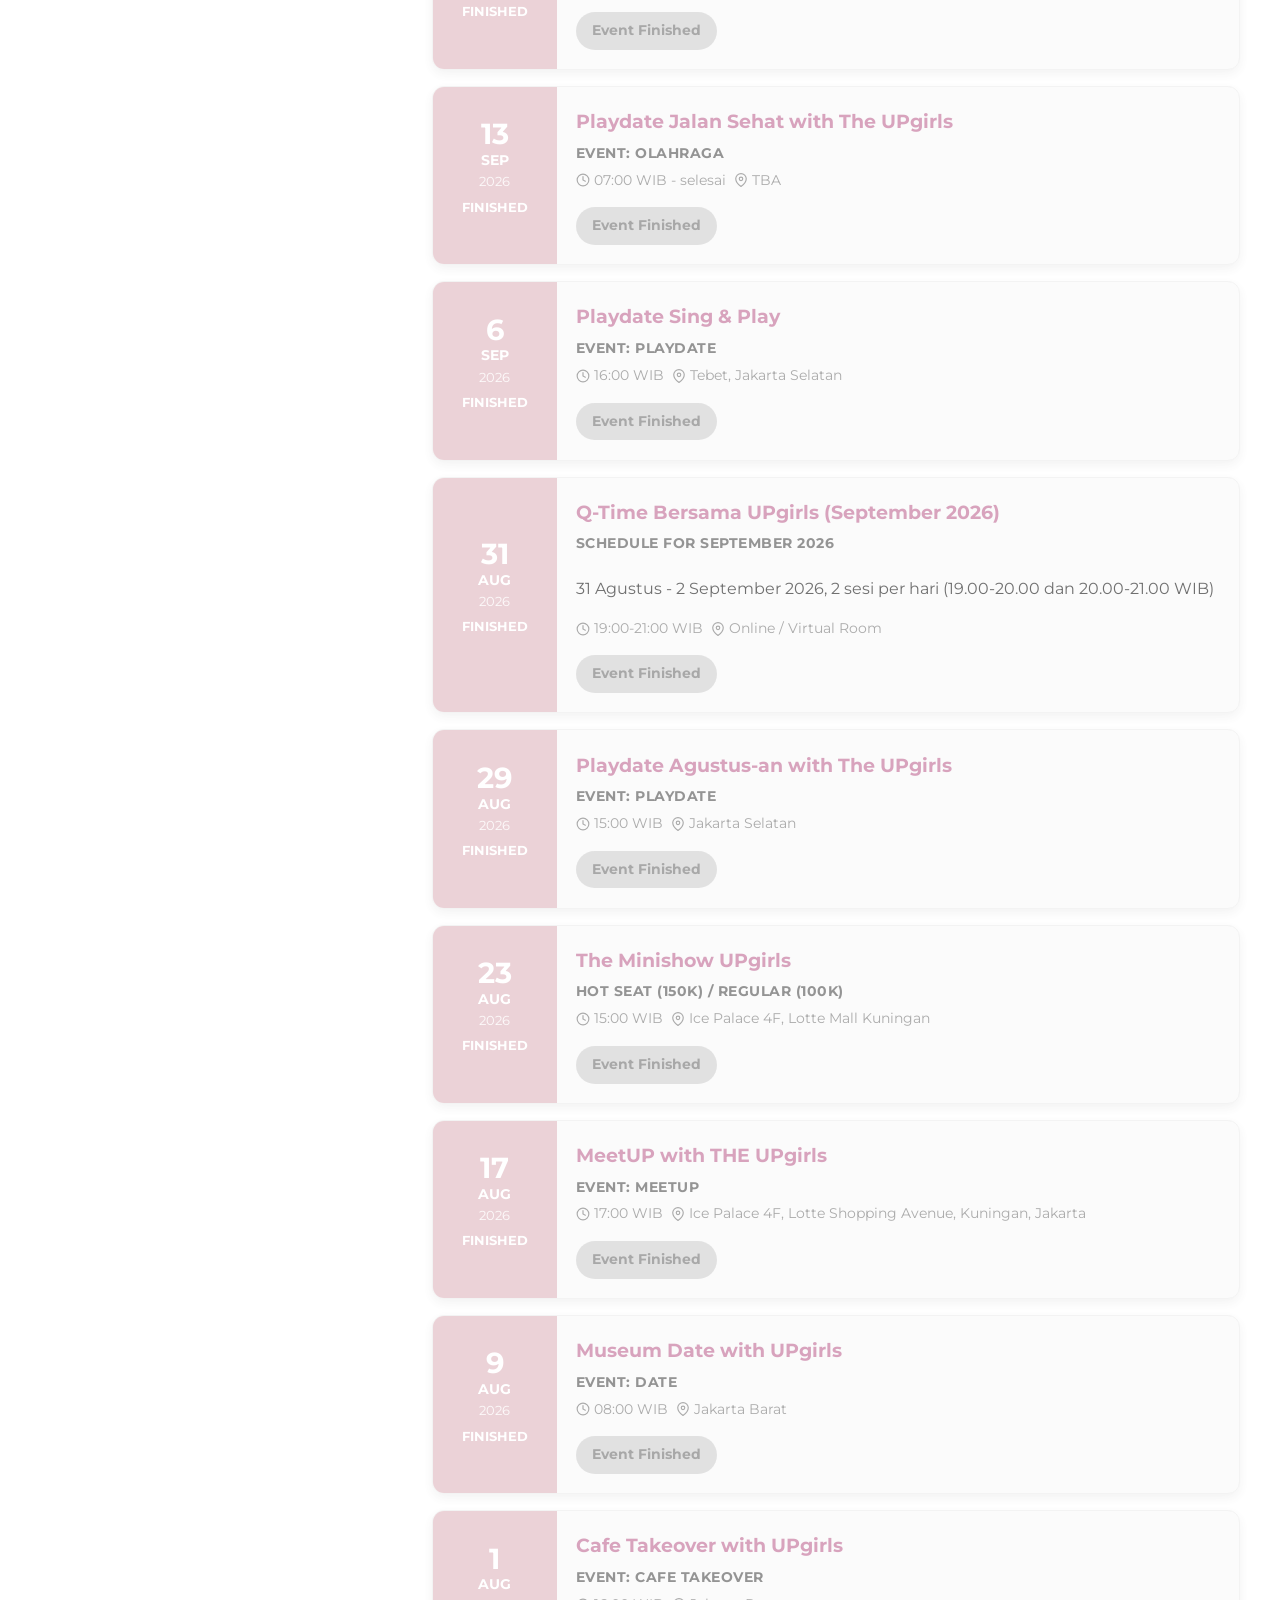
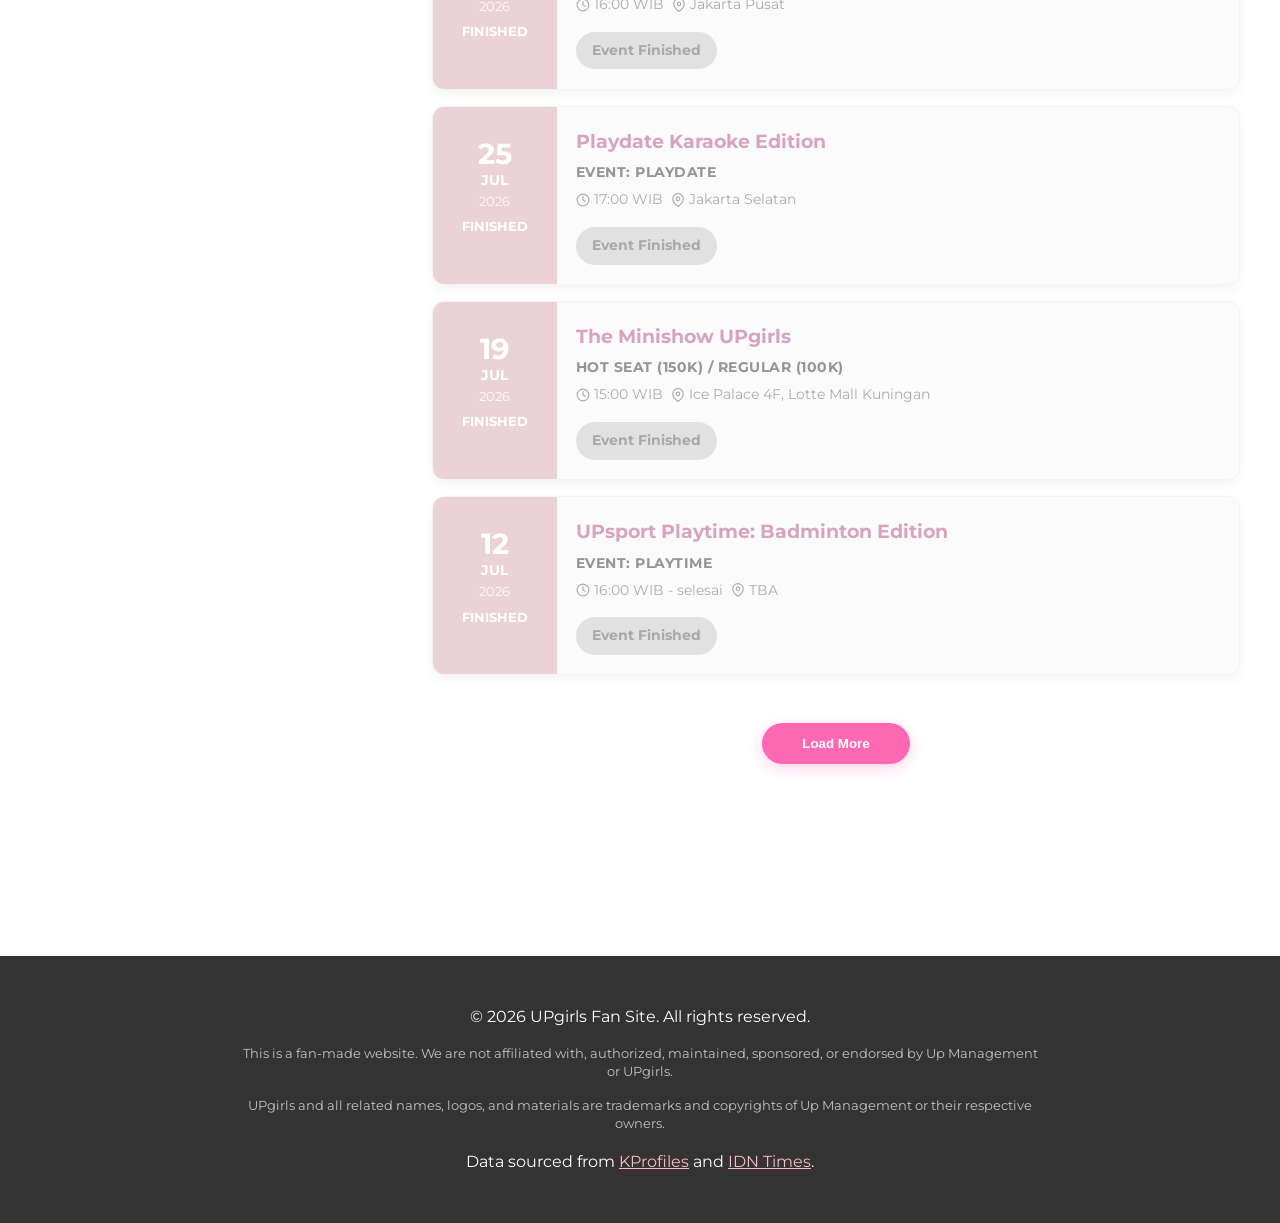
==== commit 876a1fb2: "Header shrinks in step with the scroll on every page Replace the class toggle + 0.3s transition with" ====
--- a/all-events.html
+++ b/all-events.html
@@ -21,7 +21,7 @@
     <link href="https://fonts.googleapis.com/css2?family=Montserrat:wght@400;700&family=Playfair+Display:ital,wght@0,700;1,700&display=swap" rel="stylesheet">
 </head>
 <body class="subpage">
-    <header class="scrolled">
+    <header>
         <div class="container">
             <h1 class="logo-container"><a href="index.html" style="text-decoration: none; color: inherit; display: flex; align-items: center; flex-direction: column;">
                 <img src="images/UPgirls_Logo.png" alt="UPgirls Logo" class="header-logo">
--- a/styles.css
+++ b/styles.css
@@ -22,29 +22,25 @@
     padding: 0 2rem;
 }
 
+/* The header is fixed and its size follows the scroll position: script.js sets --hp (0 at the top,
+   1 once fully collapsed) and every size below is derived from it, so it shrinks exactly as fast as
+   the page scrolls. No transitions on purpose. Space for the full-size header is reserved on <body>. */
 header {
+    --hp: 0;
     background: var(--light-color);
-    padding: 1rem 0;
+    padding: calc(1rem - 0.5rem * var(--hp)) 0;
     border-bottom: 2px solid var(--primary-color);
-    position: sticky;
+    box-shadow: 0 2px 10px rgba(0, 0, 0, calc(0.1 * var(--hp)));
+    position: fixed;
     top: 0;
+    left: 0;
+    right: 0;
     z-index: 100;
-    transition: all 0.3s ease;
-}
-
-header.scrolled {
-    padding: 0.5rem 0;
-    box-shadow: 0 2px 10px rgba(0,0,0,0.1);
 }
 
 header .header-logo {
-    height: 100px;
+    height: calc(100px - 50px * var(--hp));
     width: auto;
-    transition: all 0.3s ease;
-}
-
-header.scrolled .header-logo {
-    height: 50px;
 }
 
 .logo-container {
@@ -55,14 +51,9 @@
 
 header h1 {
     font-family: 'Playfair Display', serif;
-    font-size: 2.5rem;
+    font-size: calc(2.5rem - 0.7rem * var(--hp));
     margin: 0;
     text-align: center;
-    transition: all 0.3s ease;
-}
-
-header.scrolled h1 {
-    font-size: 1.8rem;
 }
 
 header h1 a {
@@ -181,7 +172,7 @@
 }
 
 .page-content {
-    padding-top: 120px;
+    padding-top: 2rem;
     padding-bottom: 4rem;
     min-height: 70vh;
 }
@@ -612,11 +603,7 @@
 
 @media (max-width: 768px) {
     header .header-logo {
-        height: 70px;
-    }
-    
-    header.scrolled .header-logo {
-        height: 40px;
+        height: calc(70px - 30px * var(--hp));
     }
 
     header nav ul {
@@ -1656,7 +1643,7 @@
 
 .events-calendar {
     position: sticky;
-    top: 110px;
+    top: calc(var(--header-min, 102px) + 12px);
 }
 
 .events-calendar .calendar-wrapper {
@@ -1786,14 +1773,11 @@
     background: #fff;
 }
 
-/* Home page: fixed header (space is reserved in script.js) so its shrinking never shifts the page */
-body:not(.subpage) header {
-    position: fixed;
-    top: 0;
-    left: 0;
-    right: 0;
+/* Clearance for the fixed header. JS measures the real values; these are fallbacks for the first paint. */
+body {
+    padding-top: var(--header-full, 168px);
 }
 
 html {
-    scroll-padding-top: 90px;
-}
+    scroll-padding-top: calc(var(--header-min, 102px) + 16px);
+}
